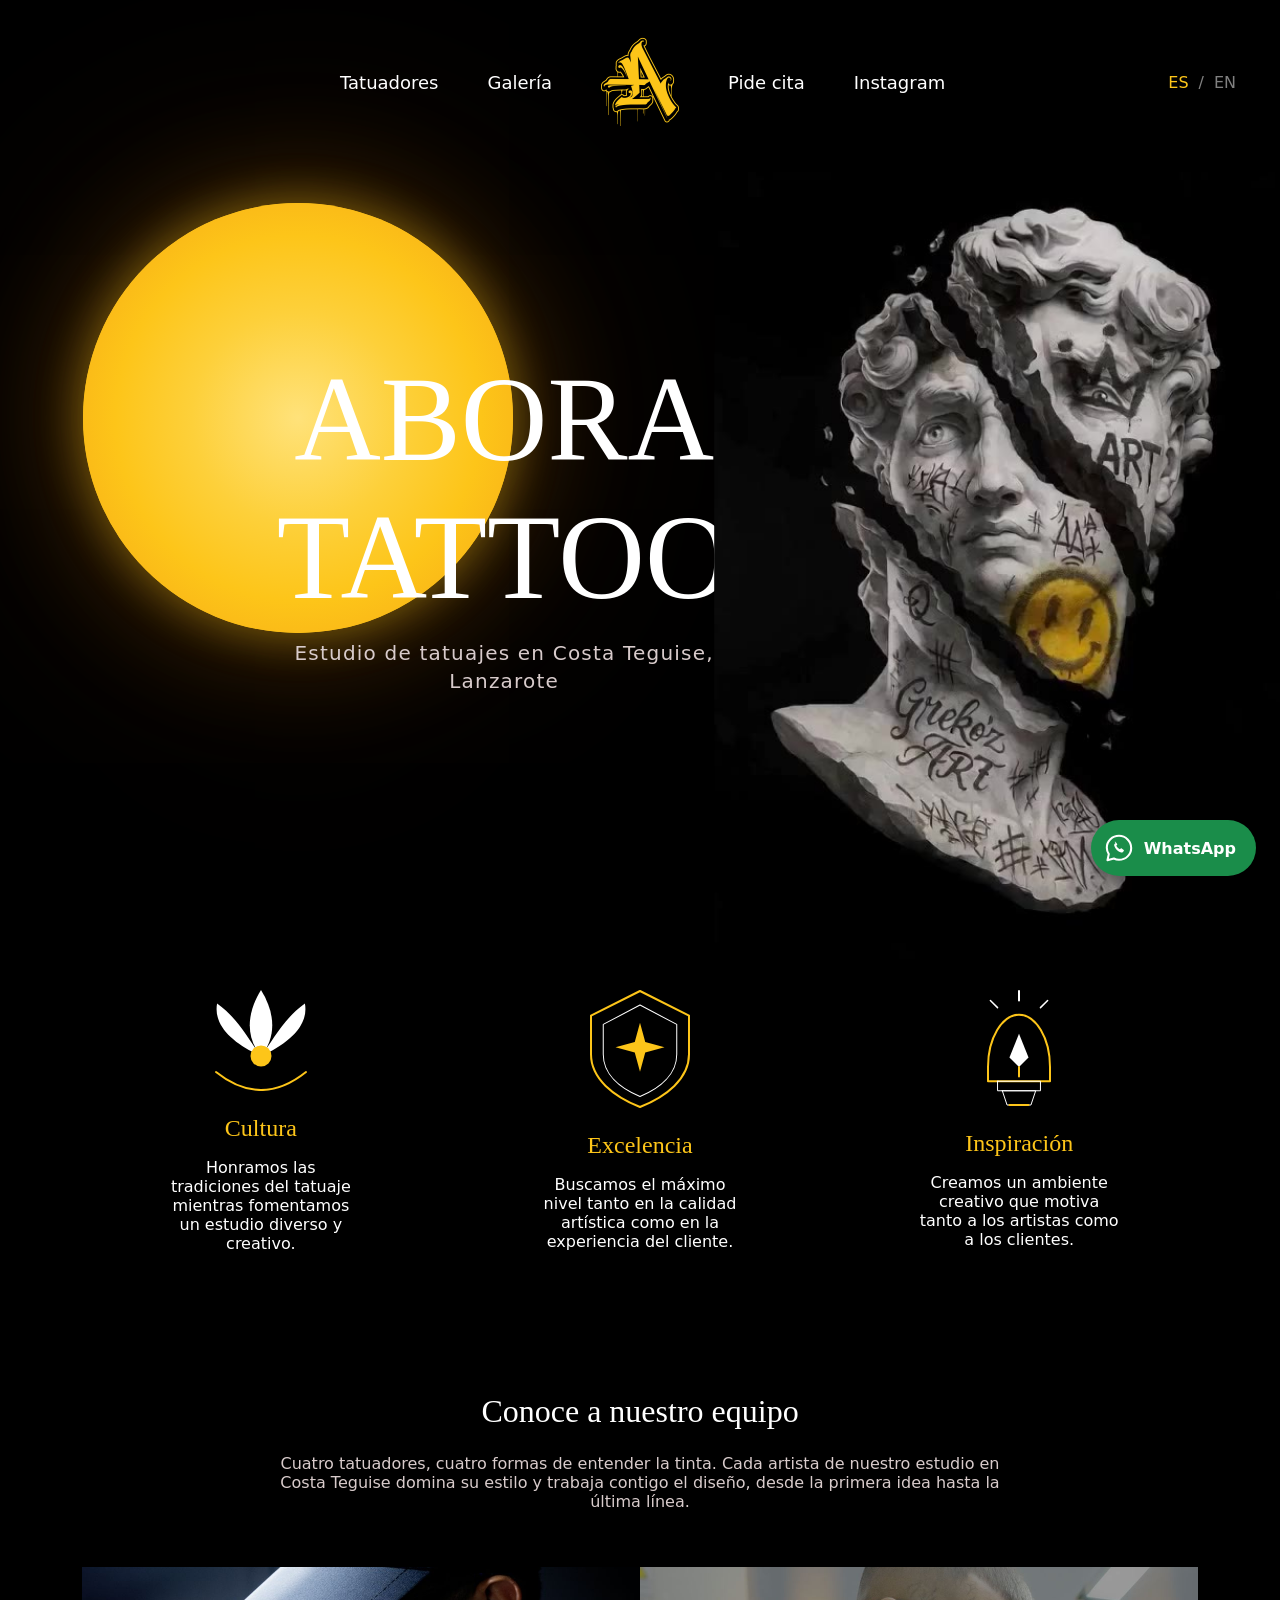
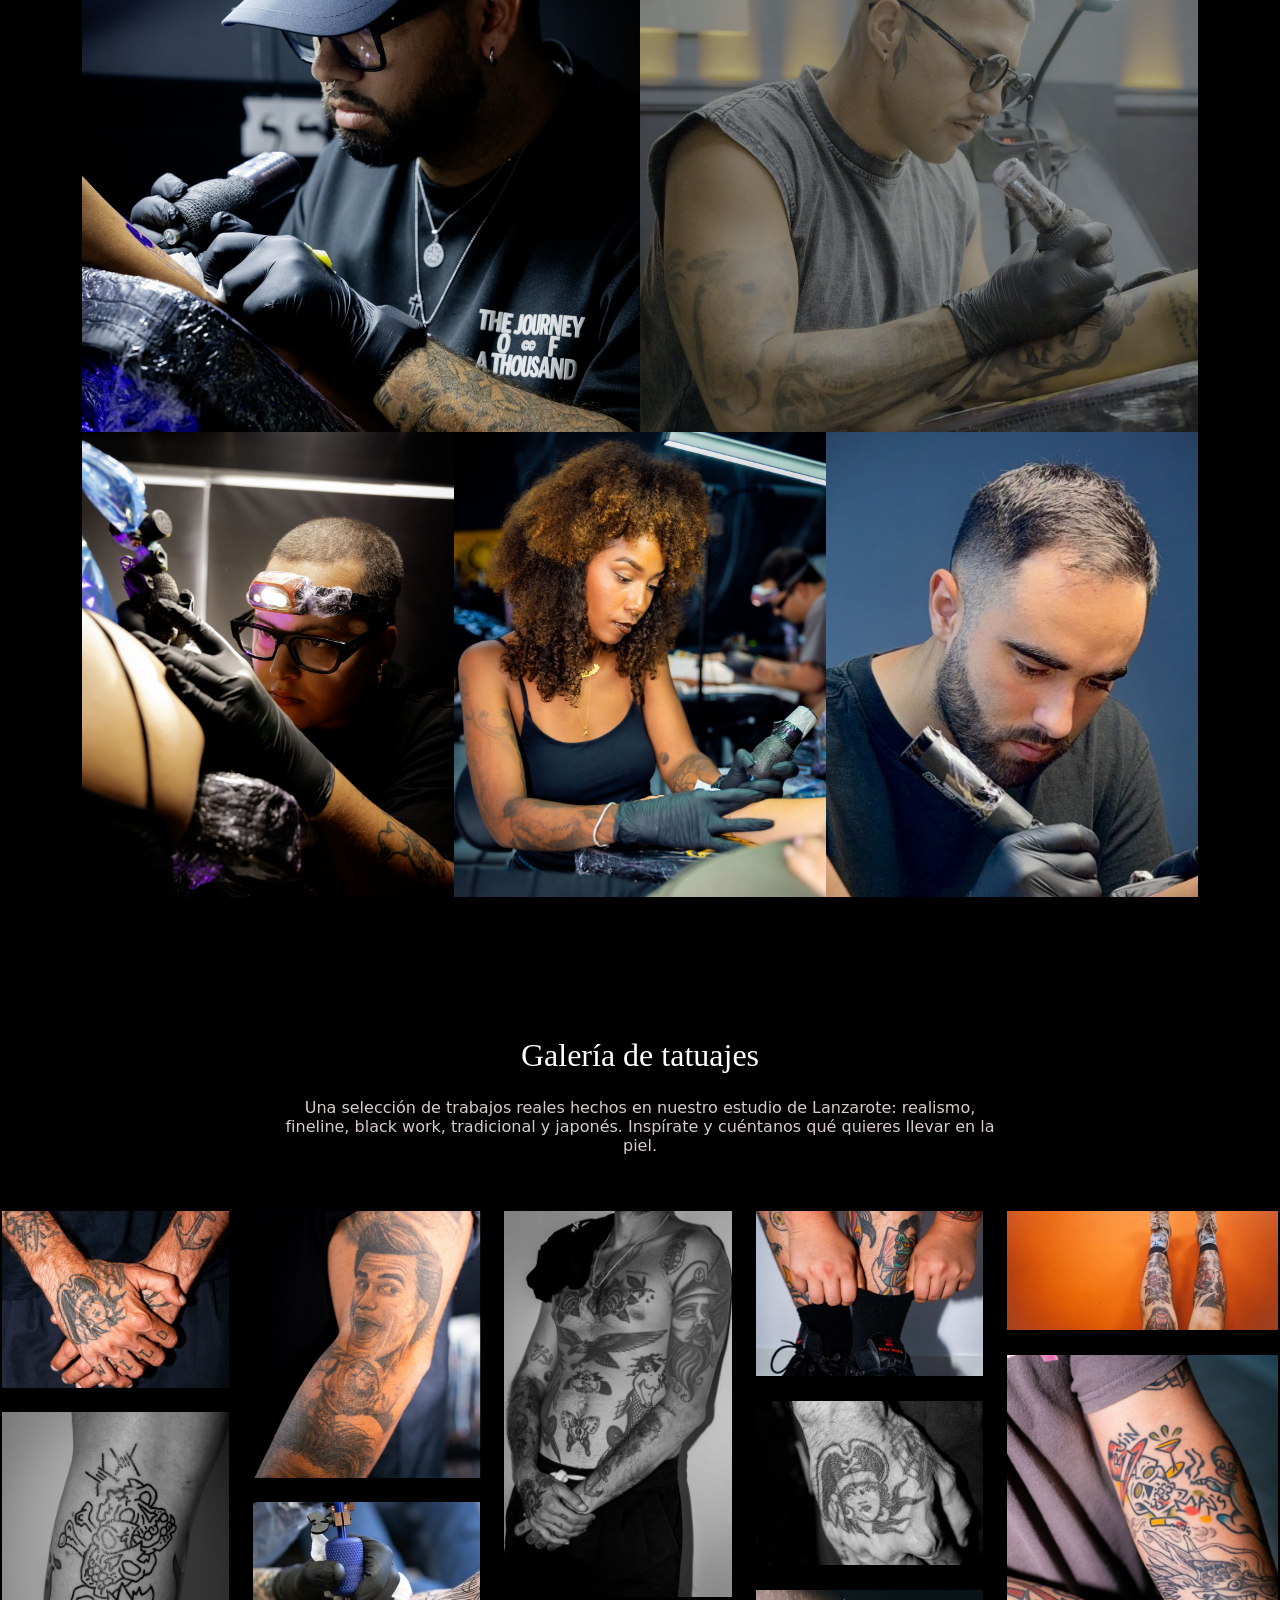
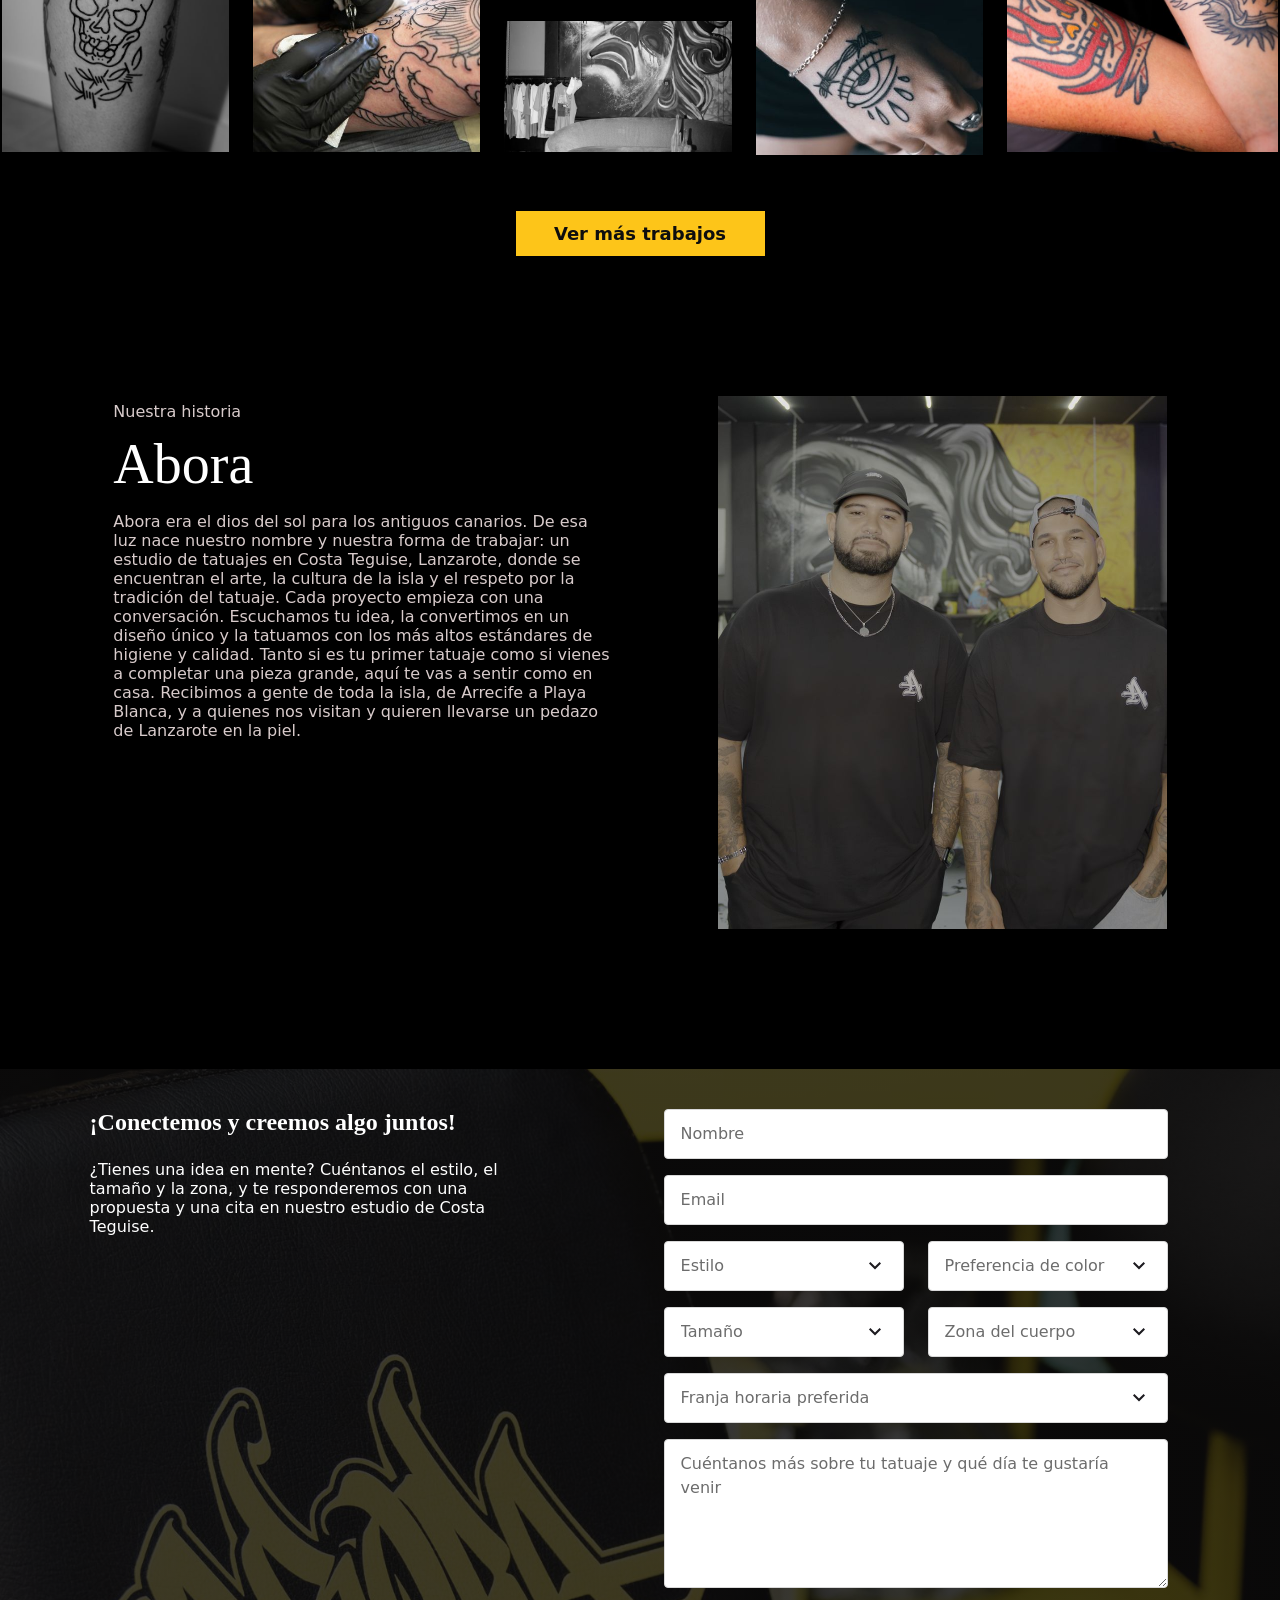
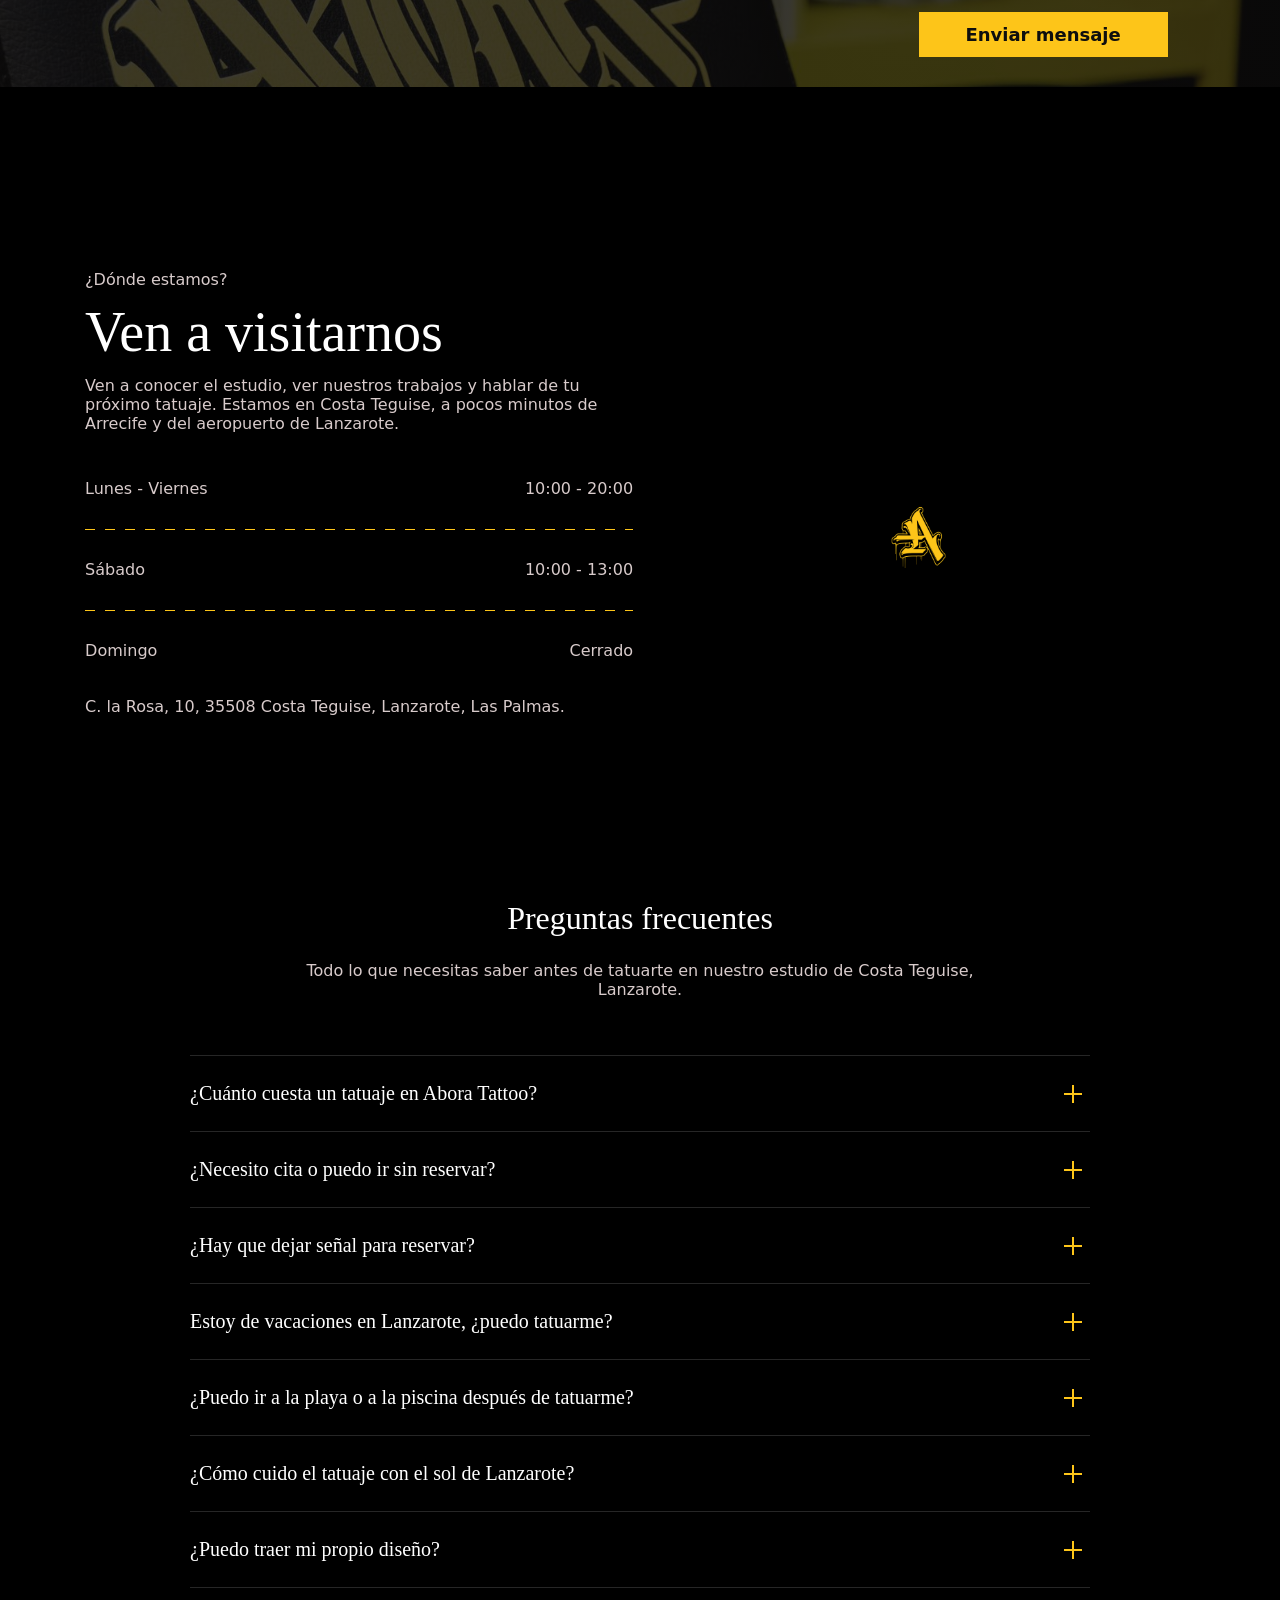
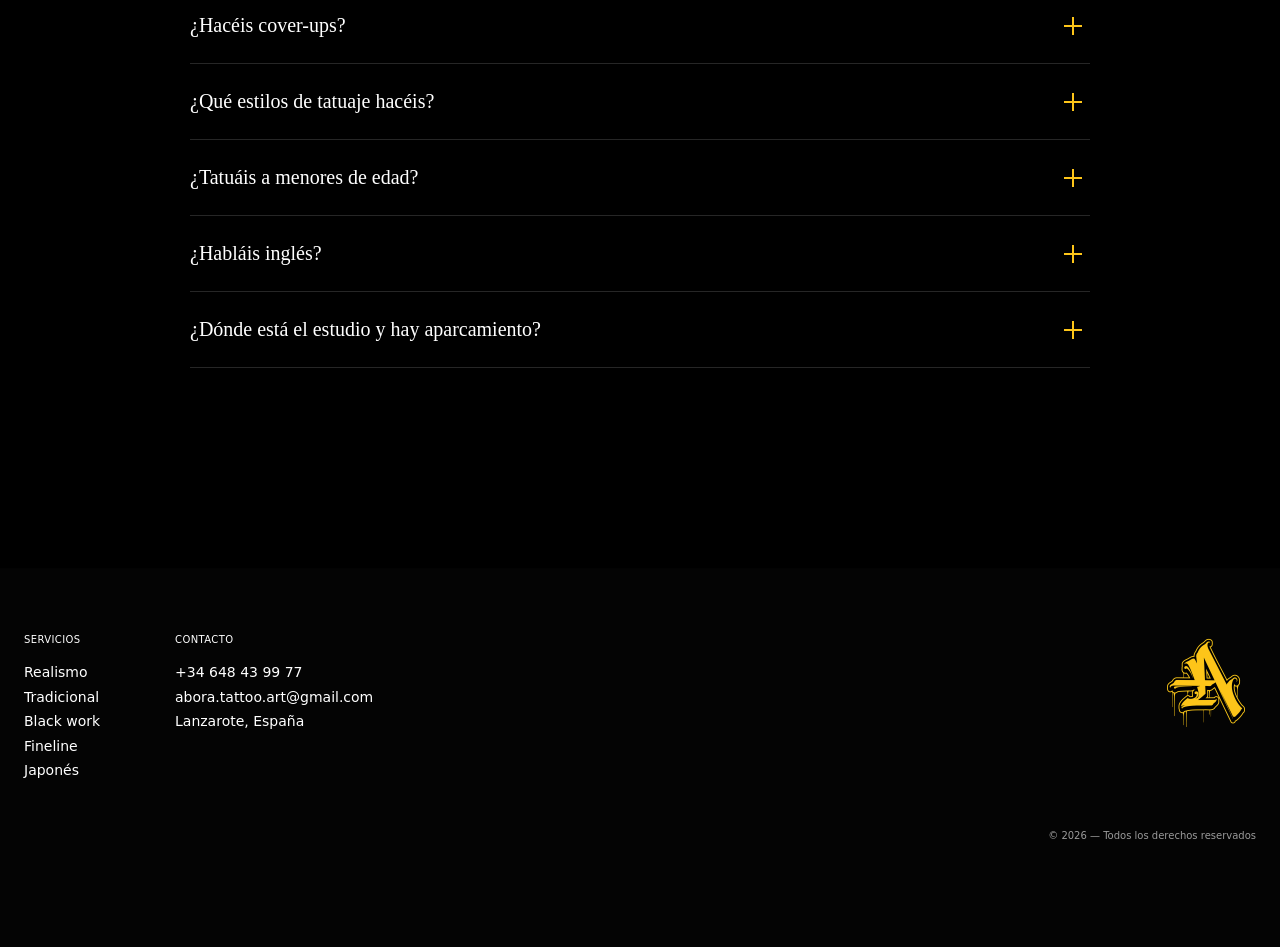
==== index.html @ d7be90d8 "Datos igualados con la ficha de Google (teléfono y horario) y ficha enlazada" ====
<!DOCTYPE html>
<html lang="es">
<head>
  <meta charset="UTF-8">
  <meta name="viewport" content="width=device-width, initial-scale=1.0">
  <!-- Seguridad: el navegador solo carga scripts, estilos, fuentes, imágenes y vídeo de esta web
       (y de Google Fonts), y el formulario solo puede enviar datos a Web3Forms. -->
  <meta http-equiv="Content-Security-Policy" content="default-src 'self'; script-src 'self'; style-src 'self' https://fonts.googleapis.com; font-src https://fonts.gstatic.com; img-src 'self' data:; media-src 'self'; connect-src https://api.web3forms.com; form-action 'self'; base-uri 'self'; object-src 'none'">
  <meta name="referrer" content="strict-origin-when-cross-origin">
  <!-- i18n:alternates (generado por build.js) -->
  <link rel="canonical" href="https://aboratattoo.es/">
  <link rel="alternate" hreflang="es" href="https://aboratattoo.es/">
  <link rel="alternate" hreflang="en" href="https://aboratattoo.es/en/">
  <link rel="alternate" hreflang="x-default" href="https://aboratattoo.es/">
  <!-- /i18n:alternates -->
  <!-- i18n:faq-ld (generado por build.js a partir de js/i18n.js) -->
  <script type="application/ld+json">
  {
    "@context": "https://schema.org",
    "@type": "FAQPage",
    "mainEntity": [
      {
        "@type": "Question",
        "name": "¿Cuánto cuesta un tatuaje en Abora Tattoo?",
        "acceptedAnswer": {
          "@type": "Answer",
          "text": "Cada tatuaje se presupuesta por pieza, según el tamaño, la zona del cuerpo y el nivel de detalle. El precio mínimo es de 70 €. Cuéntanos tu idea y te damos presupuesto sin compromiso. El pago es siempre en efectivo."
        }
      },
      {
        "@type": "Question",
        "name": "¿Necesito cita o puedo ir sin reservar?",
        "acceptedAnswer": {
          "@type": "Answer",
          "text": "Puedes venir sin cita: aceptamos walk-ins para todo tipo de tatuajes, según la disponibilidad de ese día. Si prefieres asegurarte tu hueco, reserva cita; normalmente tenemos disponibilidad en pocos días, aunque depende de cada tatuador."
        }
      },
      {
        "@type": "Question",
        "name": "¿Hay que dejar señal para reservar?",
        "acceptedAnswer": {
          "@type": "Answer",
          "text": "Sí. Para reservar pedimos un depósito de entre 20 y 50 €, que se descuenta del precio total del tatuaje. Si cancelas con al menos 24 horas de antelación, te lo devolvemos."
        }
      },
      {
        "@type": "Question",
        "name": "Estoy de vacaciones en Lanzarote, ¿puedo tatuarme?",
        "acceptedAnswer": {
          "@type": "Answer",
          "text": "Sí. Si vienes de vacaciones, te recomendamos tatuarte hacia el final de tu estancia: mientras el tatuaje cicatriza no conviene bañarse ni tomar el sol, así que podrás disfrutar antes de la playa."
        }
      },
      {
        "@type": "Question",
        "name": "¿Puedo ir a la playa o a la piscina después de tatuarme?",
        "acceptedAnswer": {
          "@type": "Answer",
          "text": "Durante unas dos semanas, mientras cicatriza, evita bañarte en el mar, la piscina o el jacuzzi y no expongas el tatuaje al sol directo. Un tatuaje recién hecho es una herida abierta: el agua puede infectarlo y el sol, apagar los colores."
        }
      },
      {
        "@type": "Question",
        "name": "¿Cómo cuido el tatuaje con el sol de Lanzarote?",
        "acceptedAnswer": {
          "@type": "Answer",
          "text": "Al terminar cubrimos el tatuaje para protegerlo y, si lo prefieres, ofrecemos second skin (film protector) por 10 € más. Las primeras semanas protégelo del sol con ropa y, una vez curado, usa siempre protector solar alto: el sol de Canarias apaga los colores y difumina las líneas con el tiempo."
        }
      },
      {
        "@type": "Question",
        "name": "¿Puedo traer mi propio diseño?",
        "acceptedAnswer": {
          "@type": "Answer",
          "text": "Sí. Puedes traer tu diseño y, si quieres, el tatuador lo adapta. Antes de empezar siempre revisamos y aprobamos el diseño contigo."
        }
      },
      {
        "@type": "Question",
        "name": "¿Hacéis cover-ups?",
        "acceptedAnswer": {
          "@type": "Answer",
          "text": "Sí, hacemos cover-ups para tapar o renovar tatuajes antiguos. Envíanos una foto del tatuaje y tu idea para valorarlo."
        }
      },
      {
        "@type": "Question",
        "name": "¿Qué estilos de tatuaje hacéis?",
        "acceptedAnswer": {
          "@type": "Answer",
          "text": "Realismo, fineline, tradicional americano, japonés, black work, dotwork y anime, entre otros. Cada tatuador tiene su especialidad: echa un vistazo al equipo y a la galería para elegir."
        }
      },
      {
        "@type": "Question",
        "name": "¿Tatuáis a menores de edad?",
        "acceptedAnswer": {
          "@type": "Answer",
          "text": "Sí, con consentimiento paterno. El padre, la madre o el tutor legal tiene que venir al estudio para firmar el consentimiento, tal como exige la normativa de Canarias."
        }
      },
      {
        "@type": "Question",
        "name": "¿Habláis inglés?",
        "acceptedAnswer": {
          "@type": "Answer",
          "text": "Sí, en el estudio atendemos en castellano y en inglés."
        }
      },
      {
        "@type": "Question",
        "name": "¿Dónde está el estudio y hay aparcamiento?",
        "acceptedAnswer": {
          "@type": "Answer",
          "text": "Estamos en C. la Rosa, 10, en Costa Teguise (Lanzarote), en una zona muy accesible desde cualquier punto de Costa Teguise y de la isla. Hay aparcamiento cerca."
        }
      }
    ]
  }
  </script>
  <!-- /i18n:faq-ld -->
  <meta name="description" content="Abora Tattoo, estudio de tatuajes en Costa Teguise, Lanzarote. Realismo, fineline, tradicional, black work y japonés. Pide cita con nuestros tatuadores." data-i18n-content="meta.description">
  <title>Estudio de tatuajes en Lanzarote | Abora Tattoo – Costa Teguise</title>
  <link rel="icon" type="image/png" href="assets/img/logo.png">

  <link rel="preconnect" href="https://fonts.googleapis.com">
  <link rel="preconnect" href="https://fonts.gstatic.com" crossorigin>
  <link href="https://fonts.googleapis.com/css2?family=Inter:wght@400;500&family=Lato:wght@400&family=Roboto+Flex:opsz,wght@8..144,500;8..144,700&family=Roboto+Serif:opsz,wght@8..144,500;8..144,700&family=Roboto:wdth,wght@75..100,300..600&display=swap" rel="stylesheet">

  <link rel="stylesheet" href="css/styles.css">

  <!-- Datos estructurados de negocio local (Google): estudio de tatuajes, dirección, teléfono, horario e Instagram.
       Horario igual que la ficha de Google Maps.
       Cuando la web tenga dominio, añade aquí "url" y "image" con enlaces completos (https://...). -->
  <script type="application/ld+json">
  {
    "@context": "https://schema.org",
    "@type": "TattooParlor",
    "name": "Abora Tattoo",
    "description": "Estudio de tatuajes en Costa Teguise, Lanzarote. Realismo, fineline, tradicional americano, black work, dotwork y japonés.",
    "telephone": "+34 648 43 99 77",
    "address": {
      "@type": "PostalAddress",
      "streetAddress": "C. la Rosa, 10",
      "addressLocality": "Costa Teguise",
      "addressRegion": "Las Palmas",
      "postalCode": "35508",
      "addressCountry": "ES"
    },
    "areaServed": {
      "@type": "Place",
      "name": "Lanzarote, Islas Canarias"
    },
    "openingHoursSpecification": [
      {
        "@type": "OpeningHoursSpecification",
        "dayOfWeek": [
          "Monday",
          "Tuesday",
          "Wednesday",
          "Thursday",
          "Friday"
        ],
        "opens": "10:00",
        "closes": "20:00"
      },
      {
        "@type": "OpeningHoursSpecification",
        "dayOfWeek": "Saturday",
        "opens": "10:00",
        "closes": "13:00"
      }
    ],
    "sameAs": [
      "https://www.instagram.com/abora.tattoo.gallery.sl/",
      "https://maps.app.goo.gl/VyJC3PeeKh3jGMiT8"
    ],
    "hasMap": "https://maps.app.goo.gl/VyJC3PeeKh3jGMiT8",
    "priceRange": "70 €+",
    "currenciesAccepted": "EUR",
    "paymentAccepted": "Cash",
    "knowsLanguage": [
      "es",
      "en"
    ]
  }
  </script>
</head>
<body>

  <!-- ============ HEADER / NAV ============ -->
  <!-- Los textos traducibles llevan data-i18n="clave". Las traducciones están en js/i18n.js -->
  <header class="header">
    <nav class="nav" aria-label="Principal" data-i18n-aria="nav.aria">
      <ul class="nav__group">
        <li><a href="#team" data-i18n="nav.artists">Tatuadores</a></li>
        <li><a href="#gallery" data-i18n="nav.gallery">Galería</a></li>
      </ul>
      <a href="#top" class="nav__logo" aria-label="Abora Tattoo – Inicio" data-i18n-aria="nav.home">
        <img src="assets/img/logo.png" alt="Abora Tattoo" width="100" height="100">
      </a>
      <ul class="nav__group">
        <li><a href="#contact" data-i18n="nav.contact">Pide cita</a></li>
        <li><a href="https://www.instagram.com/abora.tattoo.gallery.sl/" target="_blank" rel="noopener">Instagram</a></li>
      </ul>

      <!-- Selector de idioma: cada idioma tiene su propia página (/ y /en/). La versión /en/ la genera build.js -->
      <div class="lang-switch" role="group" aria-label="Idioma / Language">
        <a class="lang-switch__btn" data-lang="es" href="index.html" hreflang="es" lang="es" aria-current="true" aria-label="Español">ES</a>
        <span class="lang-switch__sep" aria-hidden="true">/</span>
        <a class="lang-switch__btn" data-lang="en" href="en/index.html" hreflang="en" lang="en" aria-label="English">EN</a>
      </div>

      <button class="nav__toggle" aria-label="Abrir menú" aria-expanded="false" aria-controls="mobile-menu">
        <span></span><span></span><span></span>
      </button>
    </nav>
    <div class="mobile-menu" id="mobile-menu" hidden>
      <a href="#team" data-i18n="nav.artists">Tatuadores</a>
      <a href="#gallery" data-i18n="nav.gallery">Galería</a>
      <a href="#contact" data-i18n="nav.contact">Pide cita</a>
      <a href="https://www.instagram.com/abora.tattoo.gallery.sl/" target="_blank" rel="noopener">Instagram</a>
    </div>
  </header>

  <main id="top">

    <!-- ============ HERO ============ -->
    <section class="hero">
      <div class="hero__title-wrap">
        <img class="hero__circle" src="assets/icons/hero-circle.svg" alt="" width="430" height="430">
        <h1 class="hero__title">
          <span class="hero__brand">ABORA TATTOO</span>
          <span class="hero__subtitle" data-i18n="hero.subtitle">Estudio de tatuajes en Costa Teguise, Lanzarote</span>
        </h1>
      </div>
      <!-- Video scrubbing: el fotograma sigue al scroll (ver initHeroScrub en js/main.js) -->
      <video class="hero__statue hero__video-scrub" muted playsinline preload="auto"
             poster="assets/img/hero-poster.jpg" width="489" height="736"
             aria-label="Busto clásico de mármol con grafitis que se agrieta y se recompone" data-i18n-aria="hero.video">
        <source src="assets/video/hero-scrub.mp4" type="video/mp4">
      </video>
    </section>

    <div class="content">

      <!-- ============ VALORES ============ -->
      <section class="values" aria-label="Nuestros valores" data-i18n-aria="values.aria">
        <article class="value">
          <img src="assets/icons/icon-culture.svg" alt="" width="92" height="101">
          <h3 class="value__title" data-i18n="values.culture.title">Cultura</h3>
          <p class="value__text" data-i18n="values.culture.text">Honramos las tradiciones del tatuaje mientras fomentamos un estudio diverso y creativo.</p>
        </article>
        <article class="value">
          <img src="assets/icons/icon-excellence.svg" alt="" width="100" height="117.5">
          <h3 class="value__title" data-i18n="values.excellence.title">Excelencia</h3>
          <p class="value__text" data-i18n="values.excellence.text">Buscamos el máximo nivel tanto en la calidad artística como en la experiencia del cliente.</p>
        </article>
        <article class="value">
          <img src="assets/icons/icon-inspiration.svg" alt="" width="64" height="116.46">
          <h3 class="value__title" data-i18n="values.inspiration.title">Inspiración</h3>
          <p class="value__text" data-i18n="values.inspiration.text">Creamos un ambiente creativo que motiva tanto a los artistas como a los clientes.</p>
        </article>
      </section>

      <!-- ============ EQUIPO ============ -->
      <section class="team" id="team">
        <header class="section-head">
          <h2 class="section-head__title" data-i18n="team.title">Conoce a nuestro equipo</h2>
          <p class="section-head__text" data-i18n="team.text">Cuatro tatuadores, cuatro formas de entender la tinta. Cada artista de nuestro estudio en Costa Teguise domina su estilo y trabaja contigo el diseño, desde la primera idea hasta la última línea.</p>
        </header>
        <!-- Al pasar el ratón (o tocar en móvil) cada foto gira y muestra la ficha del tatuador -->
        <div class="team__grid">
          <article class="team-card" tabindex="0" role="button" aria-pressed="false" aria-label="Kevin – ver ficha" data-i18n-aria="team.kevin.aria">
            <div class="team-card__inner">
              <div class="team-card__face team-card__front">
                <img src="assets/img/team-1.jpg" width="1116" height="1674" alt="Tatuador trabajando en el estudio" data-i18n-alt="team.kevin.alt" loading="lazy">
              </div>
              <div class="team-card__face team-card__back">
                <img class="team-card__avatar" src="assets/img/team-1.jpg" width="1116" height="1674" alt="" loading="lazy">
                <div class="team-card__info">
                  <div class="team-card__head">
                    <h3 class="team-card__name">Kevin</h3>
                    <p class="team-card__style" data-i18n="team.kevin.style">Dotwork y anime</p>
                  </div>
                  <p class="team-card__bio" data-i18n="team.kevin.bio">Punto a punto, Kevin construye sombras y texturas con una paciencia infinita. Especialista en dotwork y en llevar a la piel personajes y escenas del anime.</p>
                </div>
              </div>
            </div>
          </article>
          <article class="team-card" tabindex="0" role="button" aria-pressed="false" aria-label="Abian Trujillo – ver ficha" data-i18n-aria="team.abian.aria">
            <div class="team-card__inner">
              <div class="team-card__face team-card__front">
                <img src="assets/img/team-2.jpg" width="1116" height="1674" alt="Tatuador de Abora Tattoo" data-i18n-alt="team.abian.alt" loading="lazy">
              </div>
              <div class="team-card__face team-card__back">
                <img class="team-card__avatar" src="assets/img/team-2.jpg" width="1116" height="1674" alt="" loading="lazy">
                <div class="team-card__info">
                  <div class="team-card__head">
                    <h3 class="team-card__name">Abian Trujillo</h3>
                    <p class="team-card__style" data-i18n="team.abian.style">Realismo</p>
                  </div>
                  <p class="team-card__bio" data-i18n="team.abian.bio">Retratos, animales y escenas con un detalle que parece fotografía. Abian trabaja el realismo cuidando cada luz, cada sombra y cada matiz.</p>
                </div>
              </div>
            </div>
          </article>
          <article class="team-card team-card--third" tabindex="0" role="button" aria-pressed="false" aria-label="German aka Farru – ver ficha" data-i18n-aria="team.german.aria">
            <div class="team-card__inner">
              <div class="team-card__face team-card__front">
                <img src="assets/img/team-3.jpg" width="1116" height="1674" alt="Tatuador con gafas trabajando" data-i18n-alt="team.german.alt" loading="lazy">
              </div>
              <div class="team-card__face team-card__back">
                <img class="team-card__avatar" src="assets/img/team-3.jpg" width="1116" height="1674" alt="" loading="lazy">
                <div class="team-card__info">
                  <div class="team-card__head">
                    <h3 class="team-card__name">German aka Farru</h3>
                    <p class="team-card__style" data-i18n="team.german.style">Tradicional americano</p>
                  </div>
                  <p class="team-card__bio" data-i18n="team.german.bio">Líneas firmes, colores sólidos y diseños que nunca pasan de moda. Farru trae a Lanzarote el tradicional americano con todo su carácter.</p>
                </div>
              </div>
            </div>
          </article>
          <article class="team-card team-card--third" tabindex="0" role="button" aria-pressed="false" aria-label="Daniela Bryon – ver ficha" data-i18n-aria="team.daniela.aria">
            <div class="team-card__inner">
              <div class="team-card__face team-card__front">
                <img src="assets/img/team-4.jpg" width="1116" height="1395" alt="Tatuadora de Abora Tattoo" data-i18n-alt="team.daniela.alt" loading="lazy">
              </div>
              <div class="team-card__face team-card__back">
                <img class="team-card__avatar" src="assets/img/team-4.jpg" width="1116" height="1395" alt="" loading="lazy">
                <div class="team-card__info">
                  <div class="team-card__head">
                    <h3 class="team-card__name">Daniela Bryon</h3>
                    <p class="team-card__style" data-i18n="team.daniela.style">Tradicional americano y japonés</p>
                  </div>
                  <p class="team-card__bio" data-i18n="team.daniela.bio">Del tradicional americano al japonés: flores, koi, dragones y piezas grandes pensadas para fluir con tu cuerpo.</p>
                </div>
              </div>
            </div>
          </article>
          <article class="team-card team-card--third" tabindex="0" role="button" aria-pressed="false" aria-label="Alex – ver ficha" data-i18n-aria="team.new.aria">
            <div class="team-card__inner">
              <div class="team-card__face team-card__front">
                <img src="assets/img/team-5.jpg" width="900" height="1603" alt="Alex, tatuador de realismo" data-i18n-alt="team.new.alt" class="team-card__img--alex" loading="lazy">
              </div>
              <div class="team-card__face team-card__back">
                <img class="team-card__avatar team-card__avatar--alex" src="assets/img/team-5.jpg" width="900" height="1603" alt="" loading="lazy">
                <div class="team-card__info">
                  <div class="team-card__head">
                    <h3 class="team-card__name" data-i18n="team.new.name">Alex</h3>
                    <p class="team-card__style" data-i18n="team.new.style">Realismo</p>
                  </div>
                  <p class="team-card__bio" data-i18n="team.new.bio">Realismo en negro y gris de contraste suave y gran profundidad. Le apasionan las estatuas clásicas, la mitología y el micro-realismo: piezas llenas de detalle, pensadas para encajar en tu anatomía.</p>
                </div>
              </div>
            </div>
          </article>
        </div>
      </section>

      <!-- ============ GALERÍA ============ -->
      <section class="gallery" id="gallery">
        <header class="section-head">
          <h2 class="section-head__title" data-i18n="gallery.title">Galería de tatuajes</h2>
          <p class="section-head__text" data-i18n="gallery.text">Una selección de trabajos reales hechos en nuestro estudio de Lanzarote: realismo, fineline, black work, tradicional y japonés. Inspírate y cuéntanos qué quieres llevar en la piel.</p>
        </header>
        <div class="gallery__grid">
          <div class="gallery__col">
            <img class="gallery__img--01" src="assets/img/gallery-01.jpg" width="640" height="800" alt="Manos y antebrazos con tatuajes tradicionales, entre ellos un ancla" data-i18n-alt="gallery.alt01" loading="lazy">
            <img class="gallery__img--02" src="assets/img/gallery-02.jpg" width="640" height="800" alt="Tatuaje de calaveras en línea negra en la pierna" data-i18n-alt="gallery.alt02" loading="lazy">
          </div>
          <div class="gallery__col">
            <img src="assets/img/gallery-03.jpg" width="640" height="960" alt="Tatuajes realistas de retratos en el brazo" data-i18n-alt="gallery.alt03" class="gallery__img--03 is-mirrored" loading="lazy">
            <img class="gallery__img--04" src="assets/img/gallery-04.jpg" width="640" height="427" alt="Tatuador trabajando en un brazo completo en el estudio" data-i18n-alt="gallery.alt04" loading="lazy">
          </div>
          <div class="gallery__col">
            <img class="gallery__img--05" src="assets/img/gallery-05.jpg" width="640" height="800" alt="Torso y brazos cubiertos de tatuajes tradicionales en negro" data-i18n-alt="gallery.alt05" loading="lazy">
            <img class="gallery__img--06" src="assets/img/gallery-06.jpg" width="640" height="800" alt="Interior del estudio Abora Tattoo con un gran mural de grafiti" data-i18n-alt="gallery.alt06" loading="lazy">
          </div>
          <div class="gallery__col gallery__col--gap25">
            <img class="gallery__img--07" src="assets/img/gallery-07.jpg" width="640" height="800" alt="Piernas con tatuajes tradicionales en color" data-i18n-alt="gallery.alt07" loading="lazy">
            <img class="gallery__img--08" src="assets/img/gallery-08.jpg" width="640" height="960" alt="Tatuaje en negro de un rostro de mujer en la mano" data-i18n-alt="gallery.alt08" loading="lazy">
            <img class="gallery__img--09" src="assets/img/gallery-09.jpg" width="387" height="516" alt="Tatuaje de un ojo con alambre de espino en la mano" data-i18n-alt="gallery.alt09" loading="lazy">
          </div>
          <div class="gallery__col gallery__col--wide gallery__col--gap25">
            <img class="gallery__img--10" src="assets/img/gallery-10.jpg" width="640" height="427" alt="Piernas tatuadas sobre fondo naranja" data-i18n-alt="gallery.alt10" loading="lazy">
            <img class="gallery__img--11" src="assets/img/gallery-11.jpg" width="640" height="960" alt="Brazos con tatuajes tradicionales en color y un dragón" data-i18n-alt="gallery.alt11" loading="lazy">
          </div>
        </div>
        <a href="galeria.html" class="btn" data-i18n="gallery.button">Ver más trabajos</a>
      </section>

      <!-- ============ HISTORIA ============ -->
      <section class="story">
        <div class="story__text">
          <p class="eyebrow" data-i18n="story.eyebrow">Nuestra historia</p>
          <h2 class="display">Abora</h2>
          <p class="story__body" data-i18n="story.body">Abora era el dios del sol para los antiguos canarios. De esa luz nace nuestro nombre y nuestra forma de trabajar: un estudio de tatuajes en Costa Teguise, Lanzarote, donde se encuentran el arte, la cultura de la isla y el respeto por la tradición del tatuaje. Cada proyecto empieza con una conversación. Escuchamos tu idea, la convertimos en un diseño único y la tatuamos con los más altos estándares de higiene y calidad. Tanto si es tu primer tatuaje como si vienes a completar una pieza grande, aquí te vas a sentir como en casa. Recibimos a gente de toda la isla, de Arrecife a Playa Blanca, y a quienes nos visitan y quieren llevarse un pedazo de Lanzarote en la piel.</p>
        </div>
        <img class="story__img" src="assets/img/story.jpg" width="1600" height="1066" alt="Los tatuadores de Abora Tattoo" data-i18n-alt="story.alt" loading="lazy">
      </section>

      <!-- ============ CONTACTO / CITA ============ -->
      <section class="contact" id="contact">
        <div class="contact__inner">
          <div class="contact__intro">
            <h2 class="contact__title" data-i18n="contact.title">¡Conectemos y creemos algo juntos!</h2>
            <p data-i18n="contact.text">¿Tienes una idea en mente? Cuéntanos el estilo, el tamaño y la zona, y te responderemos con una propuesta y una cita en nuestro estudio de Costa Teguise.</p>
          </div>

          <form class="form" id="booking-form" novalidate>
            <div class="form__fields">
              <div class="form__field">
                <label class="visually-hidden" for="f-name" data-i18n="form.name">Nombre</label>
                <input class="field" type="text" name="name" id="f-name" aria-describedby="err-name" autocomplete="name" placeholder="Nombre" data-i18n-placeholder="form.name" required>
                <p class="field-error" id="err-name" hidden></p>
              </div>
              <div class="form__field">
                <label class="visually-hidden" for="f-email" data-i18n="form.email">Email</label>
                <input class="field" type="email" name="email" id="f-email" aria-describedby="err-email" autocomplete="email" placeholder="Email" data-i18n-placeholder="form.email" required>
                <p class="field-error" id="err-email" hidden></p>
              </div>
              <div class="form__row">
                <div class="form__field">
                  <label class="visually-hidden" for="f-style" data-i18n="form.style">Estilo</label>
                  <select class="field field--select" name="style" id="f-style" aria-describedby="err-style" required>
                    <option value="" selected disabled data-i18n="form.style">Estilo</option>
                    <option data-i18n="style.realism">Realismo</option>
                    <option data-i18n="style.traditional">Tradicional</option>
                    <option data-i18n="style.blackwork">Black work</option>
                    <option data-i18n="style.fineline">Fineline</option>
                    <option data-i18n="style.japanese">Japonés</option>
                  </select>
                  <p class="field-error" id="err-style" hidden></p>
                </div>
                <div class="form__field">
                  <label class="visually-hidden" for="f-color" data-i18n="form.color">Preferencia de color</label>
                  <select class="field field--select" name="color" id="f-color" aria-describedby="err-color" required>
                    <option value="" selected disabled data-i18n="form.color">Preferencia de color</option>
                    <option data-i18n="color.blackgrey">Negro y gris</option>
                    <option data-i18n="color.color">Color</option>
                    <option data-i18n="color.unsure">Aún no lo sé</option>
                  </select>
                  <p class="field-error" id="err-color" hidden></p>
                </div>
              </div>
              <div class="form__row">
                <div class="form__field">
                  <label class="visually-hidden" for="f-size" data-i18n="form.size">Tamaño</label>
                  <select class="field field--select" name="size" id="f-size" aria-describedby="err-size" required>
                    <option value="" selected disabled data-i18n="form.size">Tamaño</option>
                    <option data-i18n="size.small">Pequeño (&lt; 5 cm)</option>
                    <option data-i18n="size.medium">Mediano (5–15 cm)</option>
                    <option data-i18n="size.large">Grande (&gt; 15 cm)</option>
                  </select>
                  <p class="field-error" id="err-size" hidden></p>
                </div>
                <div class="form__field">
                  <label class="visually-hidden" for="f-area" data-i18n="form.area">Zona del cuerpo</label>
                  <select class="field field--select" name="area" id="f-area" aria-describedby="err-area" required>
                    <option value="" selected disabled data-i18n="form.area">Zona del cuerpo</option>
                    <option data-i18n="area.arm">Brazo</option>
                    <option data-i18n="area.forearm">Antebrazo</option>
                    <option data-i18n="area.hand">Mano</option>
                    <option data-i18n="area.leg">Pierna</option>
                    <option data-i18n="area.back">Espalda</option>
                    <option data-i18n="area.chest">Pecho</option>
                    <option data-i18n="area.neck">Cuello</option>
                    <option data-i18n="area.other">Otra</option>
                  </select>
                  <p class="field-error" id="err-area" hidden></p>
                </div>
              </div>
              <div class="form__field">
                <label class="visually-hidden" for="f-slot" data-i18n="form.slot">Franja horaria preferida</label>
                <select class="field field--select" name="slot" id="f-slot" aria-describedby="err-slot" required>
                  <option value="" selected disabled data-i18n="form.slot">Franja horaria preferida</option>
                  <option data-i18n="slot.morning">Mañana (10:00 – 13:00)</option>
                  <option data-i18n="slot.afternoon">Tarde (13:00 – 17:00)</option>
                  <option data-i18n="slot.evening">Última hora (17:00 – 20:00)</option>
                  <option data-i18n="slot.saturday">Sábado (10:00 – 13:00)</option>
                </select>
                <p class="field-error" id="err-slot" hidden></p>
              </div>
              <label class="visually-hidden" for="f-message" data-i18n="form.message">Cuéntanos más sobre tu tatuaje y qué día te gustaría venir</label>
              <textarea class="field field--area" name="message" id="f-message" placeholder="Cuéntanos más sobre tu tatuaje y qué día te gustaría venir" data-i18n-placeholder="form.message"></textarea>
            </div>
            <!-- Anti-spam: campo trampa invisible. Las personas no lo ven; los bots lo rellenan y su envío se descarta. -->
            <div class="form__hp" aria-hidden="true">
              <label for="f-botcheck">No rellenes este campo</label>
              <input type="checkbox" name="botcheck" id="f-botcheck" tabindex="-1" autocomplete="off">
            </div>
            <p class="form__status" role="status" aria-live="polite"></p>
            <button type="submit" class="btn" data-i18n="form.submit">Enviar mensaje</button>
          </form>
        </div>
      </section>

      <!-- ============ UBICACIÓN Y HORARIO ============ -->
      <section class="visit">
        <div class="visit__info">
          <div class="visit__head">
            <p class="eyebrow" data-i18n="visit.eyebrow">¿Dónde estamos?</p>
            <h2 class="display" data-i18n="visit.title">Ven a visitarnos</h2>
            <p class="visit__text" data-i18n="visit.text">Ven a conocer el estudio, ver nuestros trabajos y hablar de tu próximo tatuaje. Estamos en Costa Teguise, a pocos minutos de Arrecife y del aeropuerto de Lanzarote.</p>
          </div>
          <div class="schedule">
            <div class="schedule__row"><span data-i18n="visit.weekdays">Lunes - Viernes</span><span data-i18n="visit.weekdaysHours">10:00 - 20:00</span></div>
            <img class="schedule__divider" src="assets/icons/divider.svg" alt="" width="548" height="1">
            <div class="schedule__row"><span data-i18n="visit.saturday">Sábado</span><span data-i18n="visit.byAppointment">10:00 - 13:00</span></div>
            <img class="schedule__divider" src="assets/icons/divider.svg" alt="" width="548" height="1">
            <div class="schedule__row"><span data-i18n="visit.sunday">Domingo</span><span data-i18n="visit.closed">Cerrado</span></div>
          </div>
          <address class="visit__address">C. la Rosa, 10, 35508 Costa Teguise, Lanzarote, Las Palmas.</address>
        </div>
        <a class="map" href="https://www.google.com/maps/search/?api=1&query=C.+la+Rosa+10+35508+Costa+Teguise+Lanzarote" target="_blank" rel="noopener" aria-label="Ver Abora Tattoo en Google Maps" data-i18n-aria="visit.mapAria">
          <img class="map__img" src="assets/img/map.webp" width="958" height="1372" alt="Mapa de Costa Teguise con la ubicación del estudio" data-i18n-alt="visit.mapAlt" loading="lazy">
          <img class="map__pin" src="assets/img/logo.png" alt="" width="69" height="69">
        </a>
      </section>

      <!-- ============ PREGUNTAS FRECUENTES ============ -->
      <!-- Textos en js/i18n.js (faq.qN / faq.aN). build.js genera con ellos los datos estructurados FAQ para Google -->
      <section class="faq" id="faq">
        <header class="section-head">
          <h2 class="section-head__title" data-i18n="faq.title">Preguntas frecuentes</h2>
          <p class="section-head__text" data-i18n="faq.text">Todo lo que necesitas saber antes de tatuarte en nuestro estudio de Costa Teguise, Lanzarote.</p>
        </header>
        <div class="faq__list">
          <details class="faq__item">
            <summary class="faq__question" data-i18n="faq.q1">¿Cuánto cuesta un tatuaje en Abora Tattoo?</summary>
            <p class="faq__answer" data-i18n="faq.a1">Cada tatuaje se presupuesta por pieza, según el tamaño, la zona del cuerpo y el nivel de detalle. El precio mínimo es de 70 €. Cuéntanos tu idea y te damos presupuesto sin compromiso. El pago es siempre en efectivo.</p>
          </details>
          <details class="faq__item">
            <summary class="faq__question" data-i18n="faq.q2">¿Necesito cita o puedo ir sin reservar?</summary>
            <p class="faq__answer" data-i18n="faq.a2">Puedes venir sin cita: aceptamos walk-ins para todo tipo de tatuajes, según la disponibilidad de ese día. Si prefieres asegurarte tu hueco, reserva cita; normalmente tenemos disponibilidad en pocos días, aunque depende de cada tatuador.</p>
          </details>
          <details class="faq__item">
            <summary class="faq__question" data-i18n="faq.q3">¿Hay que dejar señal para reservar?</summary>
            <p class="faq__answer" data-i18n="faq.a3">Sí. Para reservar pedimos un depósito de entre 20 y 50 €, que se descuenta del precio total del tatuaje. Si cancelas con al menos 24 horas de antelación, te lo devolvemos.</p>
          </details>
          <details class="faq__item">
            <summary class="faq__question" data-i18n="faq.q4">Estoy de vacaciones en Lanzarote, ¿puedo tatuarme?</summary>
            <p class="faq__answer" data-i18n="faq.a4">Sí. Si vienes de vacaciones, te recomendamos tatuarte hacia el final de tu estancia: mientras el tatuaje cicatriza no conviene bañarse ni tomar el sol, así que podrás disfrutar antes de la playa.</p>
          </details>
          <details class="faq__item">
            <summary class="faq__question" data-i18n="faq.q5">¿Puedo ir a la playa o a la piscina después de tatuarme?</summary>
            <p class="faq__answer" data-i18n="faq.a5">Durante unas dos semanas, mientras cicatriza, evita bañarte en el mar, la piscina o el jacuzzi y no expongas el tatuaje al sol directo. Un tatuaje recién hecho es una herida abierta: el agua puede infectarlo y el sol, apagar los colores.</p>
          </details>
          <details class="faq__item">
            <summary class="faq__question" data-i18n="faq.q6">¿Cómo cuido el tatuaje con el sol de Lanzarote?</summary>
            <p class="faq__answer" data-i18n="faq.a6">Al terminar cubrimos el tatuaje para protegerlo y, si lo prefieres, ofrecemos second skin (film protector) por 10 € más. Las primeras semanas protégelo del sol con ropa y, una vez curado, usa siempre protector solar alto: el sol de Canarias apaga los colores y difumina las líneas con el tiempo.</p>
          </details>
          <details class="faq__item">
            <summary class="faq__question" data-i18n="faq.q7">¿Puedo traer mi propio diseño?</summary>
            <p class="faq__answer" data-i18n="faq.a7">Sí. Puedes traer tu diseño y, si quieres, el tatuador lo adapta. Antes de empezar siempre revisamos y aprobamos el diseño contigo.</p>
          </details>
          <details class="faq__item">
            <summary class="faq__question" data-i18n="faq.q8">¿Hacéis cover-ups?</summary>
            <p class="faq__answer" data-i18n="faq.a8">Sí, hacemos cover-ups para tapar o renovar tatuajes antiguos. Envíanos una foto del tatuaje y tu idea para valorarlo.</p>
          </details>
          <details class="faq__item">
            <summary class="faq__question" data-i18n="faq.q9">¿Qué estilos de tatuaje hacéis?</summary>
            <p class="faq__answer" data-i18n="faq.a9">Realismo, fineline, tradicional americano, japonés, black work, dotwork y anime, entre otros. Cada tatuador tiene su especialidad: echa un vistazo al equipo y a la galería para elegir.</p>
          </details>
          <details class="faq__item">
            <summary class="faq__question" data-i18n="faq.q10">¿Tatuáis a menores de edad?</summary>
            <p class="faq__answer" data-i18n="faq.a10">Sí, con consentimiento paterno. El padre, la madre o el tutor legal tiene que venir al estudio para firmar el consentimiento, tal como exige la normativa de Canarias.</p>
          </details>
          <details class="faq__item">
            <summary class="faq__question" data-i18n="faq.q11">¿Habláis inglés?</summary>
            <p class="faq__answer" data-i18n="faq.a11">Sí, en el estudio atendemos en castellano y en inglés.</p>
          </details>
          <details class="faq__item">
            <summary class="faq__question" data-i18n="faq.q12">¿Dónde está el estudio y hay aparcamiento?</summary>
            <p class="faq__answer" data-i18n="faq.a12">Estamos en C. la Rosa, 10, en Costa Teguise (Lanzarote), en una zona muy accesible desde cualquier punto de Costa Teguise y de la isla. Hay aparcamiento cerca.</p>
          </details>
        </div>
      </section>

    </div>
  </main>

  <!-- ============ FOOTER ============ -->
  <footer class="footer">
    <div class="footer__inner">
      <div class="footer__top">
        <div class="footer__cols">
          <div class="footer__col">
            <h4 data-i18n="footer.services">Servicios</h4>
            <ul>
              <li data-i18n="style.realism">Realismo</li>
              <li data-i18n="style.traditional">Tradicional</li>
              <li data-i18n="style.blackwork">Black work</li>
              <li data-i18n="style.fineline">Fineline</li>
              <li data-i18n="style.japanese">Japonés</li>
            </ul>
          </div>
          <div class="footer__col footer__col--wide">
            <h4 data-i18n="footer.contact">Contacto</h4>
            <ul>
              <li><a href="tel:+34648439977">+34 648 43 99 77</a></li>
              <li><a class="js-email" data-user="abora.tattoo.art" data-domain="gmail.com" href="#contact">abora.tattoo.art [arroba] gmail.com</a></li>
              <li data-i18n="footer.location">Lanzarote, España</li>
            </ul>
          </div>
        </div>
        <img class="footer__logo" src="assets/img/logo.png" alt="Abora Tattoo" width="100" height="100" loading="lazy">
      </div>
      <p class="footer__copy">© <span id="year">2025</span> — <span data-i18n="footer.rights">Todos los derechos reservados</span></p>
    </div>
  </footer>

  <!-- Botón flotante de WhatsApp (el mensaje inicial se traduce en js/main.js) -->
  <a class="whatsapp" href="https://wa.me/34648439977" target="_blank" rel="noopener" aria-label="Escríbenos por WhatsApp" data-i18n-aria="whatsapp.aria">
    <svg class="whatsapp__icon" viewBox="0 0 32 32" width="30" height="30" aria-hidden="true" focusable="false">
      <path d="M16 3C8.8 3 3 8.6 3 15.6c0 2.5.8 4.9 2.1 6.9L3.7 29l6.8-1.8c1.7.9 3.6 1.4 5.5 1.4 7.2 0 13-5.6 13-12.6S23.2 3 16 3Z" fill="none" stroke="#fff" stroke-width="2.2" stroke-linejoin="round"/>
      <path d="M11.4 9.6c.3-.3.7-.3 1-.1l1.6 2.1c.2.3.2.7 0 1l-.9 1.1c.8 1.6 2.1 2.9 3.7 3.7l1.1-.9c.3-.2.7-.2 1 0l2.1 1.6c.3.2.4.7.1 1l-.9 1.1c-.5.6-1.3.8-2 .6-3.5-1.1-6.2-3.8-7.3-7.3-.2-.7 0-1.5.6-2l.9-.9Z" fill="#fff"/>
    </svg>
    <span class="whatsapp__label" data-i18n="whatsapp.label">WhatsApp</span>
  </a>

  <script src="js/i18n.js"></script>
  <script src="js/main.js"></script>
</body>
</html>
---- css/styles.css ----
/* =========================================================
   Abora Tattoo — estilos
   Replicado del diseño de Figma "Home 4" (frame de 1440px)
   ========================================================= */

:root {
  /* Colores */
  --color-bg: #000000;
  --color-overlay: rgba(1, 1, 1, 0.7);
  --color-accent: #fdc519;
  --color-text: #ffffff;
  --color-muted: #d8cbcb;
  --color-dark: #0e0e0e;
  --color-footer: #040404;
  --color-input-border: #d9d9d9;
  --color-placeholder: #6c6c6c;

  /* Tipografías */
  --font-serif: 'Roboto Serif', Georgia, serif;
  --font-sans: 'Roboto', system-ui, sans-serif;
  --font-flex: 'Roboto Flex', 'Roboto', system-ui, sans-serif;
  --font-input: 'Lato', system-ui, sans-serif;
  --font-footer: 'Inter', system-ui, sans-serif;

  /* Layout */
  --frame: 1440px;
  --container: 1116px;
  --section-gap: 140px;
}

*, *::before, *::after { margin: 0; padding: 0; box-sizing: border-box; }

html { scroll-behavior: smooth; }

body {
  background-color: var(--color-bg);   /* fondo negro sólido */
  color: var(--color-text);
  font-family: var(--font-sans);
  font-weight: 300;
  line-height: normal;
  -webkit-font-smoothing: antialiased;
  overflow-x: hidden;
}

img { display: block; max-width: 100%; height: auto; }  /* width/height del HTML solo reservan el espacio (evita saltos al cargar) */
a { color: inherit; text-decoration: none; }
ul { list-style: none; }

/* ---------- Utilidades de texto ---------- */
.eyebrow {
  font-family: var(--font-sans);
  font-weight: 300;
  font-size: 16px;
  line-height: 32px;
  color: var(--color-muted);
}

.display {
  font-family: var(--font-serif);
  font-weight: 500;
  font-size: 56px;
  line-height: normal;
  color: var(--color-text);
}

/* ---------- Botón ---------- */
.btn {
  display: inline-flex;
  align-items: center;
  justify-content: center;
  width: 249px;
  padding: 12px 8px;
  background: var(--color-accent);
  color: var(--color-dark);
  font-family: var(--font-flex);
  font-weight: 700;
  font-size: 18px;
  text-transform: capitalize;
  border: none;
  cursor: pointer;
  transition: background-color .2s ease, transform .2s ease;
}
.btn:hover { background: #ffd54a; transform: translateY(-2px); }
.btn:focus-visible { outline: 2px solid #fff; outline-offset: 3px; }
.btn:disabled { opacity: .6; cursor: wait; transform: none; }

/* =========================================================
   HEADER / NAV
   ========================================================= */
.header {
  position: absolute;
  inset: 0 0 auto 0;
  z-index: 10;
  padding-top: 32px;       /* 64 en Figma, subido 32px */
}

/* Menú en 3 columnas: [enlaces izquierda] [logo] [enlaces derecha].
   Las dos columnas laterales miden lo mismo, así el logo queda siempre
   centrado aunque los textos cambien de largo con el idioma. */
.nav {
  position: relative;
  display: grid;
  grid-template-columns: 1fr auto 1fr;
  align-items: center;
  column-gap: 38px;
}
.nav > .nav__group:first-of-type { justify-self: end; }
.nav > .nav__group:last-of-type { justify-self: start; }

.nav__group {
  display: flex;
  align-items: center;
  gap: 49px;
}

.nav__group a {
  font-family: var(--font-flex);
  font-weight: 500;
  font-size: 18px;
  text-transform: capitalize;
  white-space: nowrap;
  transition: color .2s ease;
}
.nav__group a:hover { color: var(--color-accent); }

.nav__logo img { width: 100px; height: 100px; object-fit: cover; }

/* ---------- Selector de idioma ES / EN ---------- */
.lang-switch {
  position: absolute;
  right: 40px;
  top: 50%;
  transform: translateY(-50%);
  display: flex;
  align-items: center;
  gap: 6px;
  font-family: var(--font-flex);
  font-weight: 500;
  font-size: 16px;
  color: rgba(255, 255, 255, .5);
}
.lang-switch__btn {
  background: none;
  border: none;
  padding: 6px 4px;
  font: inherit;
  color: inherit;
  cursor: pointer;
  transition: color .2s ease;
}
.lang-switch__btn:hover { color: #fff; }
.lang-switch__btn[aria-current="true"] { color: var(--color-accent); }
.lang-switch__btn:focus-visible { outline: 2px solid var(--color-accent); outline-offset: 2px; }

/* En español los textos van en mayúscula inicial normal (no "Cada Palabra") */
html[lang="es"] .nav__group a,
html[lang="es"] .mobile-menu a,
html[lang="es"] .btn { text-transform: none; }

.nav__toggle { display: none; }
.mobile-menu { display: none; }

/* =========================================================
   HERO
   ========================================================= */
.hero {
  position: relative;
  max-width: var(--frame);
  height: 990px;           /* bloque del hero subido 80px respecto a Figma (1070) */
  margin: 0 auto;
}

.hero__title-wrap {
  position: absolute;
  left: 6.4583%;           /* 93 / 1440 */
  top: 203px;              /* 283 en Figma, subido 80px */
  width: 430px;
  height: 430px;
}

.hero__circle {
  width: 430px;
  height: 430px;
}

/* Sol radiante (Abora, dios del sol guanche): degradado + halo de luz sutil
   pintado encima del círculo amarillo y por debajo del título */
.hero__title-wrap::before {
  content: "";
  position: absolute;
  inset: 0;
  border-radius: 50%;
  background:
    radial-gradient(circle at 50% 50%,
      #ffe27a 0%,           /* núcleo más claro */
      #fdd03a 35%,
      #fdc519 60%,          /* amarillo de la marca */
      #f7ad16 88%,
      #f09a10 100%);        /* borde más cálido */
  box-shadow:
    0 0 40px 6px rgba(253, 197, 25, .35),
    0 0 110px 30px rgba(245, 150, 20, .18),
    0 0 220px 80px rgba(245, 130, 20, .07);
  animation: sun-glow 7s ease-in-out infinite;
}

@keyframes sun-glow {
  0%, 100% {
    box-shadow:
      0 0 40px 6px rgba(253, 197, 25, .35),
      0 0 110px 30px rgba(245, 150, 20, .18),
      0 0 220px 80px rgba(245, 130, 20, .07);
  }
  50% {
    box-shadow:
      0 0 55px 10px rgba(253, 197, 25, .45),
      0 0 140px 40px rgba(245, 150, 20, .22),
      0 0 260px 100px rgba(245, 130, 20, .09);
  }
}

.hero__title {
  position: absolute;
  top: 148px;              /* 431 - 283 */
  left: 162px;             /* centro en x=514.5 → 514.5 - 93 - 519/2 */
  width: 519px;
  font-family: var(--font-serif);
  font-weight: 500;
  font-size: 120px;
  line-height: normal;
  text-align: center;
  color: var(--color-text);
}

/* Título del hero: marca + subtítulo con la ubicación (SEO local) */
.hero__brand { display: block; }
.hero__subtitle {
  display: block;
  margin-top: 12px;
  font-family: var(--font-sans);
  font-weight: 300;
  font-size: 20px;
  letter-spacing: 0.06em;
  line-height: 1.4;
  color: var(--color-muted);
}

.hero__statue {
  aspect-ratio: 489 / 736;
  pointer-events: none;
  position: absolute;
  left: 59.5833%;          /* 858 / 1440 */
  top: 124px;              /* 204 en Figma, subido 80px */
  width: 489px;
  height: 736px;
  object-fit: contain;   /* el vídeo (9:16) se ve entero, sin recortar la estatua */
  /* Tamaño de la estatua: sube o baja este valor (1 = tamaño del diseño) */
  transform: scale(var(--statue-scale, 1.2));
  transform-origin: 50% 0;  /* crece hacia abajo y hacia los lados, sin tapar el menú */
}

/* =========================================================
   CONTENIDO PRINCIPAL
   ========================================================= */
.content {
  display: flex;
  flex-direction: column;
  align-items: center;
  gap: var(--section-gap);
  padding-bottom: calc(var(--section-gap) + 60px);
}

/* ---------- Valores ---------- */
.values {
  display: flex;
  align-items: flex-start;
  justify-content: center;
  gap: 258px;
}

.value {
  width: 200px;
  display: flex;
  flex-direction: column;
  align-items: center;
  text-align: center;
}
.value img { height: auto; margin-bottom: 24px; }

.value__title {
  font-family: var(--font-serif);
  font-weight: 500;
  font-size: 24px;
  color: var(--color-accent);
  margin-bottom: 16px;
}

.value__text {
  font-weight: 300;
  font-size: 16px;
  color: var(--color-text);
}

/* ---------- Cabecera de sección ---------- */
.section-head {
  width: 727px;
  max-width: 100%;
  display: flex;
  flex-direction: column;
  gap: 24px;
  text-align: center;
}

.section-head__title {
  font-family: var(--font-serif);
  font-weight: 500;
  font-size: 32px;
  color: var(--color-text);
}

.section-head__text {
  font-weight: 400;
  font-size: 16px;
  color: var(--color-muted);
}
.section-head__text--light { font-weight: 300; line-height: 32px; }

/* ---------- Equipo ---------- */
.team {
  width: var(--container);
  max-width: 100%;
  display: flex;
  flex-direction: column;
  align-items: center;
  gap: 56px;
}

.team__grid {
  width: 100%;
  display: grid;
  grid-template-columns: repeat(6, 1fr);   /* fila de arriba: 2 tarjetas (3+3) · fila de abajo: 3 tarjetas (2+2+2) */
}
.team__grid > .team-card { grid-column: span 3; }
.team__grid > .team-card--third {
  grid-column: span 2;
  aspect-ratio: 372 / 465;                  /* misma altura que las tarjetas de arriba */
}
/* ---------- Tarjetas del equipo con flip ---------- */
.team-card {
  aspect-ratio: 558 / 465;
  perspective: 1600px;
  cursor: pointer;
  outline: none;
}

.team-card__inner {
  position: relative;
  width: 100%;
  height: 100%;
  transform-style: preserve-3d;
  transition: transform .8s cubic-bezier(.2, .7, .2, 1);
}

/* Gira al pasar el ratón (solo con ratón), con el teclado o al tocar */
@media (hover: hover) and (pointer: fine) {
  .team-card:hover .team-card__inner { transform: rotateY(180deg); }
}
.team-card.is-flipped .team-card__inner { transform: rotateY(180deg); }
.team-card:focus-visible { box-shadow: 0 0 0 2px var(--color-accent); }

.team-card__face {
  position: absolute;
  inset: 0;
  -webkit-backface-visibility: hidden;
  backface-visibility: hidden;
  overflow: hidden;
}

.team-card__front img {
  width: 100%;
  height: 100%;
  object-fit: cover;
}

.team-card__back {
  transform: rotateY(180deg);
  background: #fff;
  display: flex;
  flex-direction: column;
  align-items: center;
  justify-content: center;
  gap: 28px;
  padding: 24px;
  text-align: center;
}

.team-card__avatar {
  width: 100px;
  height: 100px;
  border-radius: 50%;
  object-fit: cover;
  flex-shrink: 0;
}

.team-card__info {
  width: 313px;
  max-width: 100%;
  display: flex;
  flex-direction: column;
  align-items: center;
  gap: 12px;
}

.team-card__head {
  display: flex;
  flex-direction: column;
  align-items: center;
  gap: 1px;
  font-stretch: 75%;               /* Roboto Condensed */
  font-variation-settings: "wdth" 75;
}

.team-card__name {
  font-family: var(--font-sans);
  font-weight: 600;
  font-size: 24px;
  line-height: 32px;
  color: #0c0b0b;
}

.team-card__style {
  font-family: var(--font-sans);
  font-weight: 500;
  font-size: 16px;
  color: #635e5e;   /* gris con contraste suficiente sobre blanco (≥ 4.5) */
}

.team-card__bio {
  font-family: var(--font-sans);
  font-weight: 400;
  font-size: 16px;
  color: #0c0b0b;
}

/* ---------- Galería ---------- */
.gallery {
  width: 100%;
  display: flex;
  flex-direction: column;
  align-items: center;
  gap: 56px;
}

.gallery__grid {
  width: 100%;
  max-width: 1436px;       /* 4×258 + 308 + 4×24 */
  display: flex;
  align-items: flex-start;
  gap: 24px;
}

.gallery__col {
  flex: 258 1 0;
  display: flex;
  flex-direction: column;
  gap: 24px;
}
.gallery__col--gap25 { gap: 25px; }
.gallery__col--wide { flex: 308 1 0; }

.gallery__col img {
  width: 100%;
  object-fit: cover;
  transition: transform .4s ease, filter .4s ease;
}
.gallery__col img.is-mirrored { transform: scaleX(-1); }
.gallery__col img:hover { filter: brightness(1.1); }

/* ---------- Historia ---------- */
.story {
  display: flex;
  align-items: flex-start;
  gap: 165px;
  max-width: 100%;
}

.story__text {
  width: 502px;
  display: flex;
  flex-direction: column;
  gap: 16px;
}
.story__text .eyebrow,
.story__text .display { width: 236px; }
.story__text .display { margin-top: -12px; } /* gap de 4px entre "Our Story" y "Abora" */

.story__body {
  font-weight: 400;
  font-size: 16px;
  color: var(--color-muted);
}

.story__img {
  width: 449px;
  height: 533px;
  flex-shrink: 0;
  object-fit: cover;
  object-position: 46.15% 50%;  /* recorte de la máscara de Figma */
}

/* ---------- Contacto / cita ---------- */
.contact {
  position: relative;
  width: 100%;
  max-width: var(--frame);
  min-height: 618px;
  padding: 40px 0 30px;
  isolation: isolate;
  background:
    linear-gradient(rgba(12, 11, 11, 0.8), rgba(12, 11, 11, 0.8)),
    url('../assets/img/contact-bg.jpg') center 51.5% / cover no-repeat;
}

.contact__inner {
  display: flex;
  align-items: flex-start;
  gap: 226px;
  padding-left: 102px;
}

.contact__intro {
  width: 446px;
  display: flex;
  flex-direction: column;
  gap: 24px;
  font-weight: 400;
  font-size: 16px;
  color: var(--color-text);
}

.contact__title {
  font-family: var(--font-serif);
  font-weight: 700;
  font-size: 24px;
}

.form {
  width: 504px;
  display: flex;
  flex-direction: column;
  align-items: flex-end;
  gap: 24px;
}

.form__fields {
  width: 100%;
  display: flex;
  flex-direction: column;
  gap: 16px;
}

.form__row {
  display: flex;
  gap: 24px;
}
.form__row .form__field { width: 240px; }
.form__field { display: flex; flex-direction: column; gap: 6px; }

.field {
  width: 100%;
  padding: 12px 16px;
  background: #fff;
  border: 1px solid var(--color-input-border);
  border-radius: 4px;
  font-family: var(--font-input);
  font-size: 16px;
  line-height: 24px;
  color: #1d1b20;
  outline: none;
  transition: border-color .2s ease, box-shadow .2s ease;
}
.field::placeholder { color: var(--color-placeholder); }
.field:focus { border-color: var(--color-accent); box-shadow: 0 0 0 3px rgba(253, 197, 25, .35); }
.field.is-invalid { border-color: #ff6b6b; box-shadow: 0 0 0 1px #ff6b6b; }
.field.is-invalid:focus { box-shadow: 0 0 0 3px rgba(255, 107, 107, .35); }
.field-error {
  font-size: 14px;
  line-height: 1.3;
  color: #ff8a8a;            /* rojo claro: legible sobre fondo oscuro */
}
.field-error::before { content: "⚠ "; }
.field-error[hidden] { display: none; }

.field--select {
  appearance: none;
  -webkit-appearance: none;
  padding-right: 44px;
  background: #fff url('../assets/icons/arrow-down.svg') no-repeat right 16px center / 24px 24px;
  cursor: pointer;
  text-overflow: ellipsis;
}
.field--select:invalid,
.field--select.is-empty { color: var(--color-placeholder); }
.field--select option { color: #1d1b20; }

.field--area {
  height: 149px;
  resize: vertical;
}

.form__status {
  align-self: stretch;
  min-height: 0;
  font-size: 14px;
  color: var(--color-accent);
}
.form__status:empty { display: none; }

/* ---------- Visítanos ---------- */
.visit {
  display: flex;
  align-items: center;
  gap: 83px;
  max-width: 100%;
}

.visit__info {
  width: 548px;
  display: flex;
  flex-direction: column;
  gap: 40px;
}

.visit__head {
  display: flex;
  flex-direction: column;
  gap: 12px;
}
.visit__head .display { width: 493px; max-width: 100%; margin-top: -8px; } /* gap 4px tras "Where we are?" */

.visit__text {
  font-weight: 400;
  font-size: 16px;
  color: var(--color-muted);
}

.schedule {
  display: flex;
  flex-direction: column;
  gap: 24px;
}

.schedule__row {
  display: flex;
  justify-content: space-between;
  align-items: center;
  font-weight: 300;
  font-size: 16px;
  line-height: 32px;
  color: var(--color-muted);
}

.schedule__divider { width: 100%; height: 1px; }

.visit__address {
  margin-top: -16px;      /* gap de 24px tras el horario */
  font-style: normal;
  font-weight: 300;
  font-size: 16px;
  line-height: 32px;
  color: var(--color-muted);
}

.map {
  position: relative;
  display: block;
  width: 482px;
  height: 533px;
  margin-left: 3px;
  flex-shrink: 0;
  overflow: hidden;
}
.map__img {
  width: 100%;
  height: 100%;
  object-fit: cover;
  object-position: top;
  transition: transform .4s ease;
}
.map:hover .map__img { transform: scale(1.02); }
.map__pin {
  position: absolute;
  left: 171px;
  top: 276px;
  width: 69px;
  height: 69px;
  object-fit: cover;
}

/* =========================================================
   FOOTER
   ========================================================= */
.footer {
  background: var(--color-footer);
  border-top: 1px solid #030303;
  min-height: 327px;
  padding: 64px 0;
}

.footer__inner {
  width: 1232px;
  max-width: calc(100% - 48px);
  margin: 0 auto;
  display: flex;
  flex-direction: column;
  gap: 48px;
  font-family: var(--font-footer);
  line-height: 1.4;
  color: #fff;
}

.footer__top {
  display: flex;
  justify-content: space-between;
  align-items: flex-start;
}

.footer__cols { display: flex; gap: 48px; }

.footer__col { width: 103px; display: flex; flex-direction: column; gap: 16px; }
.footer__col--wide { width: 170px; }

.footer__col h4 {
  font-weight: 500;
  font-size: 10px;
  letter-spacing: 0.4px;
  text-transform: uppercase;
}

.footer__col ul {
  display: flex;
  flex-direction: column;
  gap: 5px;
  font-weight: 400;
  font-size: 14px;
}
.footer__col a:hover { color: var(--color-accent); }

.footer__logo { width: 100px; height: 100px; object-fit: cover; }

.footer__copy {
  text-align: right;
  font-size: 10px;
  opacity: .6;      /* contraste suficiente sobre el fondo del pie */
  white-space: nowrap;
}

/* =========================================================
   RESPONSIVE
   ========================================================= */

/* Pantallas algo menores de 1440 */
@media (max-width: 1400px) {
  .values { gap: clamp(48px, 14vw, 258px); }
  .story { gap: clamp(40px, 8vw, 165px); padding: 0 24px; }
  .visit { gap: clamp(40px, 6vw, 83px); padding: 0 24px; }
  .contact__inner { gap: clamp(40px, 10vw, 226px); padding: 0 clamp(24px, 7vw, 102px); }
  .gallery__grid { padding: 0 2px; }
}

@media (max-width: 1240px) {
  .hero__title-wrap { left: 3%; }
  .hero__statue { left: auto; right: 3%; width: clamp(320px, 38vw, 489px); height: auto; }
}

/* Tablet */
@media (max-width: 1024px) {
  :root { --section-gap: 96px; }

  .nav__group { gap: 28px; }
  .nav { gap: 24px; }
  .lang-switch { right: 16px; }

  .hero {
    height: auto;
    display: flex;
    flex-direction: column;
    align-items: center;
    gap: 48px;
    padding: 170px 24px 0;
  }
  .hero__title-wrap { position: relative; left: auto; top: auto; }
  .hero__title { left: 50%; transform: translateX(-50%); }  /* centrado sobre el círculo en tablet */
  .hero__statue { position: static; width: min(489px, 80%); height: auto; --statue-scale: 1; }

  .values { gap: 40px; padding: 0 24px; }

  .team { padding: 0 24px; }

  .gallery__grid { flex-wrap: wrap; padding: 0 24px; gap: 16px; }
  .gallery__col, .gallery__col--wide { flex: 1 1 calc(33.333% - 16px); gap: 16px; }

  .story, .visit { flex-direction: column; align-items: center; }
  .story__text, .visit__info { width: 100%; max-width: 640px; }

  .contact__inner { flex-direction: column; gap: 40px; }
  .contact__intro { width: 100%; }
  .form { width: 100%; max-width: 640px; }
  .form__row .form__field { width: auto; flex: 1; }
}

/* Móvil */
@media (max-width: 760px) {
  :root { --section-gap: 72px; }

  .header { padding: 24px 16px 0; }
  .nav { display: flex; justify-content: space-between; }
  .nav__group { display: none; }
  .nav__logo img { width: 72px; height: 72px; }
  .lang-switch { position: static; transform: none; margin-left: auto; margin-right: 8px; }

  .nav__toggle {
    display: flex;
    flex-direction: column;
    justify-content: center;
    gap: 6px;
    width: 44px;
    height: 44px;
    padding: 10px;
    background: none;
    border: none;
    cursor: pointer;
  }
  .nav__toggle span { display: block; height: 2px; background: #fff; transition: transform .25s ease, opacity .25s ease; }
  .nav__toggle[aria-expanded="true"] span:nth-child(1) { transform: translateY(8px) rotate(45deg); }
  .nav__toggle[aria-expanded="true"] span:nth-child(2) { opacity: 0; }
  .nav__toggle[aria-expanded="true"] span:nth-child(3) { transform: translateY(-8px) rotate(-45deg); }

  .mobile-menu:not([hidden]) {
    display: flex;
    flex-direction: column;
    gap: 20px;
    margin-top: 16px;
    padding: 24px;
    background: rgba(4, 4, 4, .96);
    font-family: var(--font-flex);
    font-weight: 500;
    font-size: 20px;
    text-transform: capitalize;
  }
  .mobile-menu a:hover { color: var(--color-accent); }

  /* Hero móvil: sin círculo, título centrado arriba y estatua centrada debajo */
  .hero { padding: 120px 16px 72px; align-items: center; gap: 0; }
  .hero__circle { display: none; }
  .hero__title-wrap::before { display: none; }
  .hero__title-wrap { width: auto; height: auto; position: relative; }
  .hero__title {
    position: static;
    width: auto;
    transform: none;
    text-align: center;
    font-size: clamp(52px, 17vw, 72px);
    line-height: 1.05;
  }
  .hero__subtitle { font-size: 14px; letter-spacing: 0.02em; margin-top: 10px; }
  .hero__statue {
    width: min(78%, 360px);
    margin-top: -12px;        /* acerca la estatua al título (el vídeo tiene margen negro arriba) */
  }

  .values { flex-direction: column; align-items: center; }
  .section-head { padding: 0 16px; }

  .team__grid { grid-template-columns: 1fr; }
  .team__grid > .team-card,
  .team__grid > .team-card--third { grid-column: auto; aspect-ratio: 558 / 465; }
  .team-card__back { gap: 16px; padding: 16px 20px; }
  .team-card__avatar { width: 72px; height: 72px; }
  .team-card__name { font-size: 22px; line-height: 28px; }
  .team-card__bio { font-size: 14px; }

  .gallery__col, .gallery__col--wide { flex-basis: calc(50% - 16px); }

  .display { font-size: 44px; }
  .story__img { width: 100%; height: auto; aspect-ratio: 449 / 533; }

  .form__row { flex-direction: column; gap: 16px; }
  .form__row .form__field { width: 100%; }
  .form .btn { width: 100%; }

  .map { width: 100%; max-width: 482px; margin-left: 0; }
  .map__pin { left: 35.5%; }

  .footer__top { flex-direction: column-reverse; gap: 32px; }
  .footer__cols { flex-wrap: wrap; }
  .footer__copy { text-align: left; }
}

@media (prefers-reduced-motion: reduce) {
  html { scroll-behavior: auto; }
  .team-card__inner { transition: none; }
  .hero__title-wrap::before { animation: none; }
  * { transition: none !important; }
}

/* ---------- Proporciones de la galería y encuadres (antes estaban en el HTML) ---------- */
.gallery__img--01 { aspect-ratio: 258 / 201; }
.gallery__img--02 { aspect-ratio: 258 / 386; }
.gallery__img--03 { aspect-ratio: 258 / 303; }
.gallery__img--04 { aspect-ratio: 258 / 284; }
.gallery__img--05 { aspect-ratio: 258 / 438; }
.gallery__img--06 { aspect-ratio: 258 / 149; }
.gallery__img--07 { aspect-ratio: 258 / 187; }
.gallery__img--08 { aspect-ratio: 258 / 187; }
.gallery__img--09 { aspect-ratio: 258 / 187; }
.gallery__img--10 { aspect-ratio: 308 / 135; }
.gallery__img--11 { aspect-ratio: 308 / 451; }
.team-card__img--alex { object-position: 50% 35%; }
.team-card__avatar--alex { object-position: 50% 38%; }

/* ---------- Accesibilidad / anti-spam ---------- */
/* Texto solo para lectores de pantalla (etiquetas de los campos del formulario) */
.visually-hidden {
  position: absolute !important;
  width: 1px; height: 1px;
  padding: 0; margin: -1px;
  overflow: hidden;
  clip: rect(0 0 0 0);
  white-space: nowrap;
  border: 0;
}
/* Campo trampa anti-spam: fuera de la vista */
.form__hp {
  position: absolute;
  left: -9999px;
  width: 1px; height: 1px;
  overflow: hidden;
}


/* =========================================================
   PÁGINA DE GALERÍA (galeria.html)
   ========================================================= */
/* Cabecera compacta de las páginas interiores */
/* Mismo menú que la página principal (tamaños, espacios y posición idénticos).
   La única diferencia: aquí la cabecera ocupa su sitio (no va encima de un hero). */
.header--page {
  position: relative;
  background: var(--color-bg);
}
/* Enlace de la página actual: subrayado amarillo que no mueve el texto */
.nav__group a.is-active { position: relative; }
.nav__group a.is-active::after {
  content: "";
  position: absolute;
  left: 0;
  right: 0;
  bottom: -7px;
  height: 2px;
  background: var(--color-accent);
}

.gallery-page { padding: 64px 24px 140px; }

.gallery-page__inner {
  width: 1164px;
  max-width: 100%;
  margin: 0 auto;
  display: flex;
  flex-direction: column;
  align-items: center;
  gap: 40px;
}

.gallery-page__head {
  display: flex;
  flex-direction: column;
  align-items: center;
  gap: 16px;
}

.gallery-page__title {
  font-family: var(--font-sans);
  font-weight: 600;
  font-size: 32px;
  color: var(--color-text);
  text-align: center;
}

.filters {
  display: flex;
  flex-wrap: wrap;
  justify-content: center;
  gap: 8px;
}

.filter {
  padding: 6px 16px 9px;
  background: none;
  border: none;
  border-bottom: 2px solid transparent;
  font-family: var(--font-sans);
  font-weight: 400;
  font-size: 16px;
  color: var(--color-text);
  cursor: pointer;
  transition: color .2s ease, border-color .2s ease;
}
.filter:hover { color: var(--color-accent); }
.filter.is-active { border-bottom-color: var(--color-accent); }
.filter.is-active:hover { color: var(--color-text); }
.filter:focus-visible { outline: 2px solid var(--color-accent); outline-offset: 2px; }

.works {
  width: 100%;
  display: grid;
  grid-template-columns: repeat(3, 1fr);
  gap: 24px;
}
.work { aspect-ratio: 372 / 465; overflow: hidden; }
.work[hidden] { display: none; }
.work img {
  width: 100%;
  height: 100%;
  object-fit: cover;
  transition: transform .5s ease;
}
.work:hover img { transform: scale(1.03); }

.works__empty {
  font-weight: 300;
  font-size: 16px;
  color: var(--color-muted);
  text-align: center;
}

@media (max-width: 1024px) {
  .works { grid-template-columns: repeat(2, 1fr); gap: 16px; }
}

@media (max-width: 760px) {
  .gallery-page { padding: 40px 16px 72px; }
  .gallery-page__title { font-size: 26px; }
  .works { gap: 8px; }
}


/* =========================================================
   BOTÓN FLOTANTE DE WHATSAPP
   ========================================================= */
.whatsapp {
  position: fixed;
  right: 24px;
  bottom: 24px;
  z-index: 50;
  display: flex;
  align-items: center;
  gap: 10px;
  height: 56px;
  padding: 0 20px 0 13px;
  border-radius: 999px;
  background: #1a8d4a;               /* verde WhatsApp oscurecido: el texto blanco se lee bien */
  color: #fff;
  font-family: var(--font-flex);
  font-weight: 700;
  font-size: 16px;
  box-shadow: 0 6px 20px rgba(0, 0, 0, .45);
  transition: transform .2s ease, background-color .2s ease;
}
.whatsapp:hover { background: #1fa257; transform: translateY(-2px); }
.whatsapp:focus-visible { outline: 3px solid var(--color-accent); outline-offset: 3px; }
.whatsapp__icon { flex-shrink: 0; }
/* Espacio al final del pie para que el botón nunca tape el logo ni el copyright */
.footer { padding-bottom: 104px; }

/* En móvil solo el icono (círculo), para no tapar contenido */
@media (max-width: 760px) {
  .whatsapp { right: 16px; bottom: 16px; width: 56px; padding: 0; justify-content: center; }
  .whatsapp__label { position: absolute; width: 1px; height: 1px; overflow: hidden; clip: rect(0 0 0 0); white-space: nowrap; }
}

/* =========================================================
   PÁGINA 404
   ========================================================= */
.not-found {
  min-height: 60vh;
  display: flex;
  flex-direction: column;
  align-items: center;
  justify-content: center;
  gap: 24px;
  padding: 80px 24px 120px;
  text-align: center;
}
.not-found__code {
  font-family: var(--font-serif);
  font-weight: 500;
  font-size: clamp(96px, 20vw, 180px);
  line-height: 1;
  color: var(--color-accent);
  text-shadow: 0 0 40px rgba(253, 197, 25, .35);
}
.not-found__title {
  font-family: var(--font-serif);
  font-weight: 500;
  font-size: clamp(28px, 5vw, 40px);
  color: var(--color-text);
}
.not-found__text {
  max-width: 520px;
  font-weight: 300;
  font-size: 16px;
  line-height: 1.6;
  color: var(--color-muted);
}
.not-found__actions { display: flex; flex-wrap: wrap; justify-content: center; gap: 16px; margin-top: 8px; }
.btn--ghost { background: transparent; color: var(--color-text); border: 1px solid var(--color-text); }
.btn--ghost:hover { background: var(--color-text); color: var(--color-dark); }


/* =========================================================
   PREGUNTAS FRECUENTES (desplegables nativos <details>)
   ========================================================= */
.faq {
  width: 900px;
  max-width: 100%;
  display: flex;
  flex-direction: column;
  align-items: center;
  gap: 56px;
}
.faq__list { width: 100%; border-top: 1px solid rgba(255, 255, 255, .15); }
.faq__item { border-bottom: 1px solid rgba(255, 255, 255, .15); }

.faq__question {
  position: relative;
  display: block;
  padding: 24px 56px 24px 0;
  font-family: var(--font-serif);
  font-weight: 500;
  font-size: 20px;
  line-height: 1.35;
  color: var(--color-text);
  cursor: pointer;
  list-style: none;
  transition: color .2s ease;
}
.faq__question::-webkit-details-marker { display: none; }
.faq__question:hover { color: var(--color-accent); }
.faq__question:focus-visible { outline: 2px solid var(--color-accent); outline-offset: 4px; }

/* Icono + que se convierte en − al abrir */
.faq__question::before,
.faq__question::after {
  content: "";
  position: absolute;
  right: 8px;
  top: 50%;
  width: 18px;
  height: 2px;
  background: var(--color-accent);
  transition: transform .25s ease;
}
.faq__question::after { transform: rotate(90deg); }
.faq__item[open] .faq__question::after { transform: rotate(0deg); }
.faq__item[open] .faq__question { color: var(--color-accent); }

.faq__answer {
  padding: 0 56px 28px 0;
  font-weight: 300;
  font-size: 16px;
  line-height: 1.7;
  color: var(--color-muted);
}

@media (max-width: 1024px) { .faq { padding: 0 24px; } }
@media (max-width: 760px) {
  .faq { padding: 0 16px; gap: 40px; }
  .faq__question { font-size: 18px; padding: 20px 44px 20px 0; }
  .faq__answer { padding-right: 0; }
}
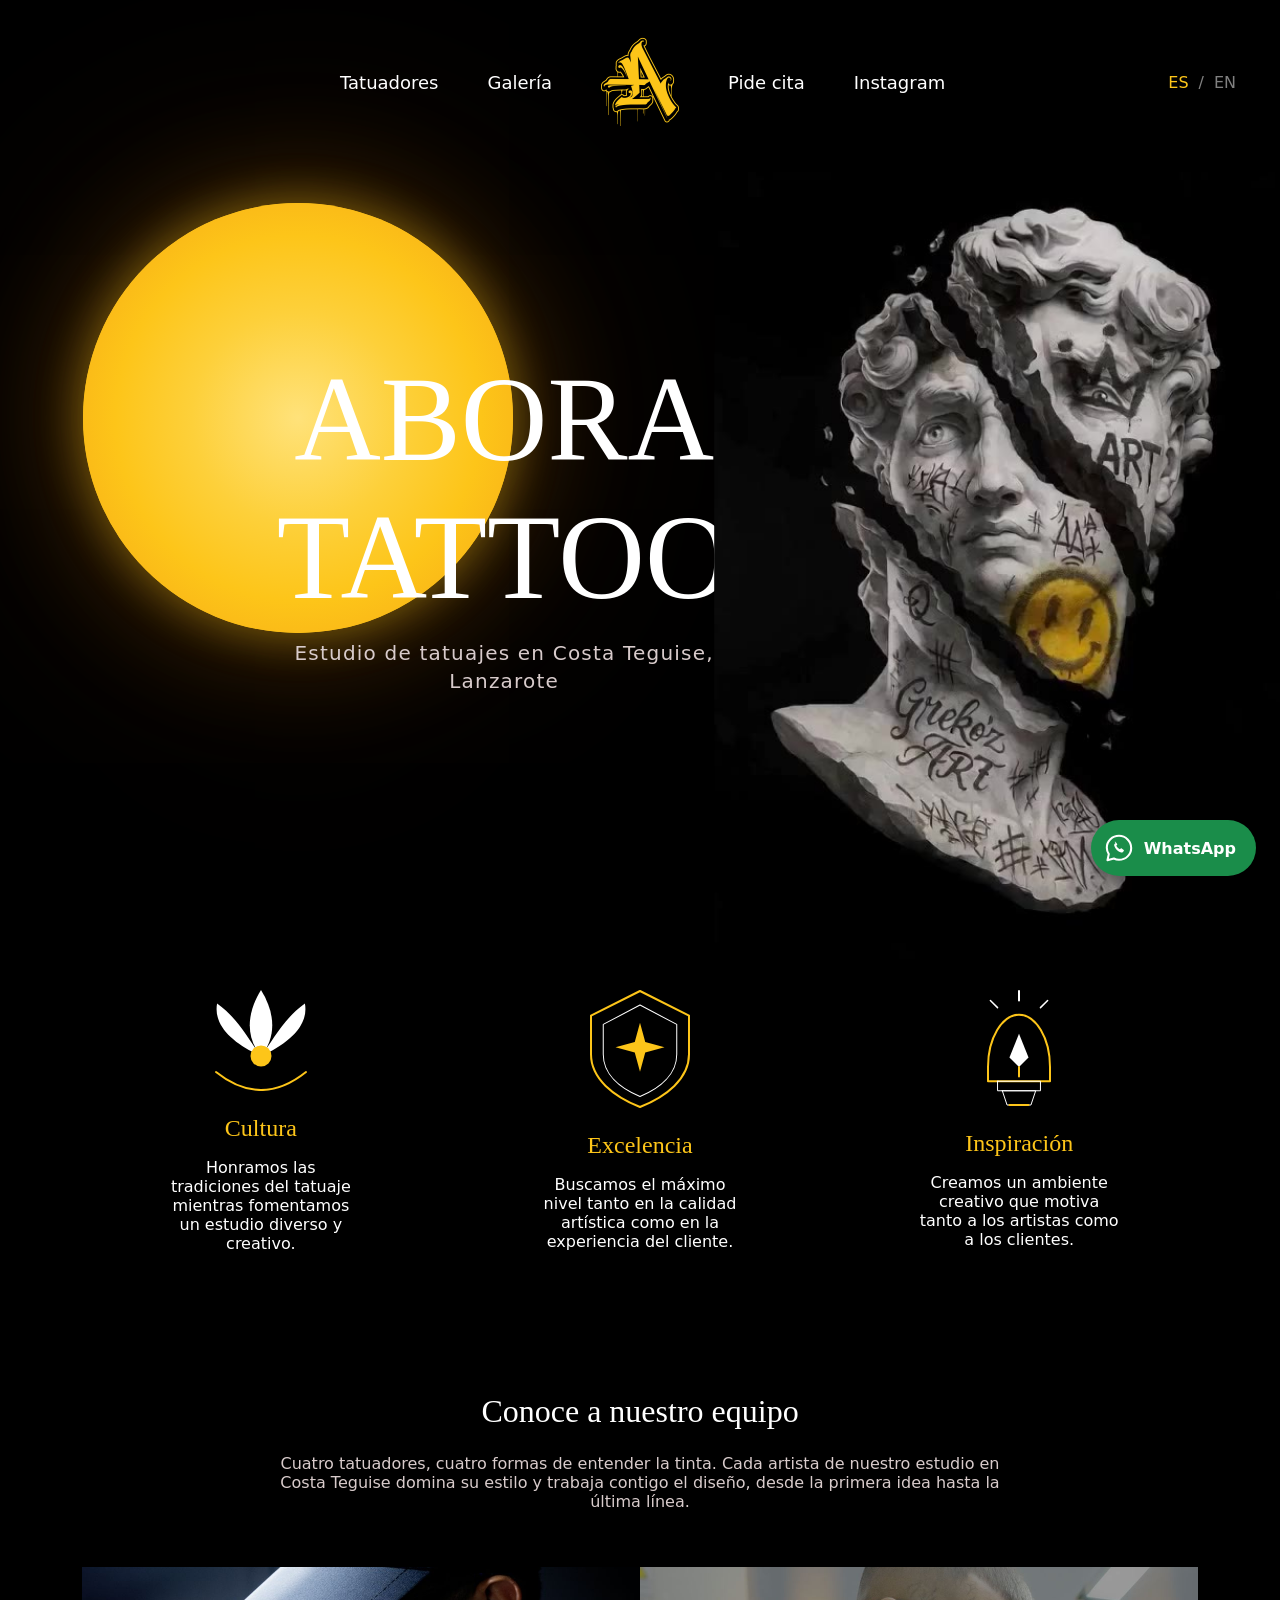
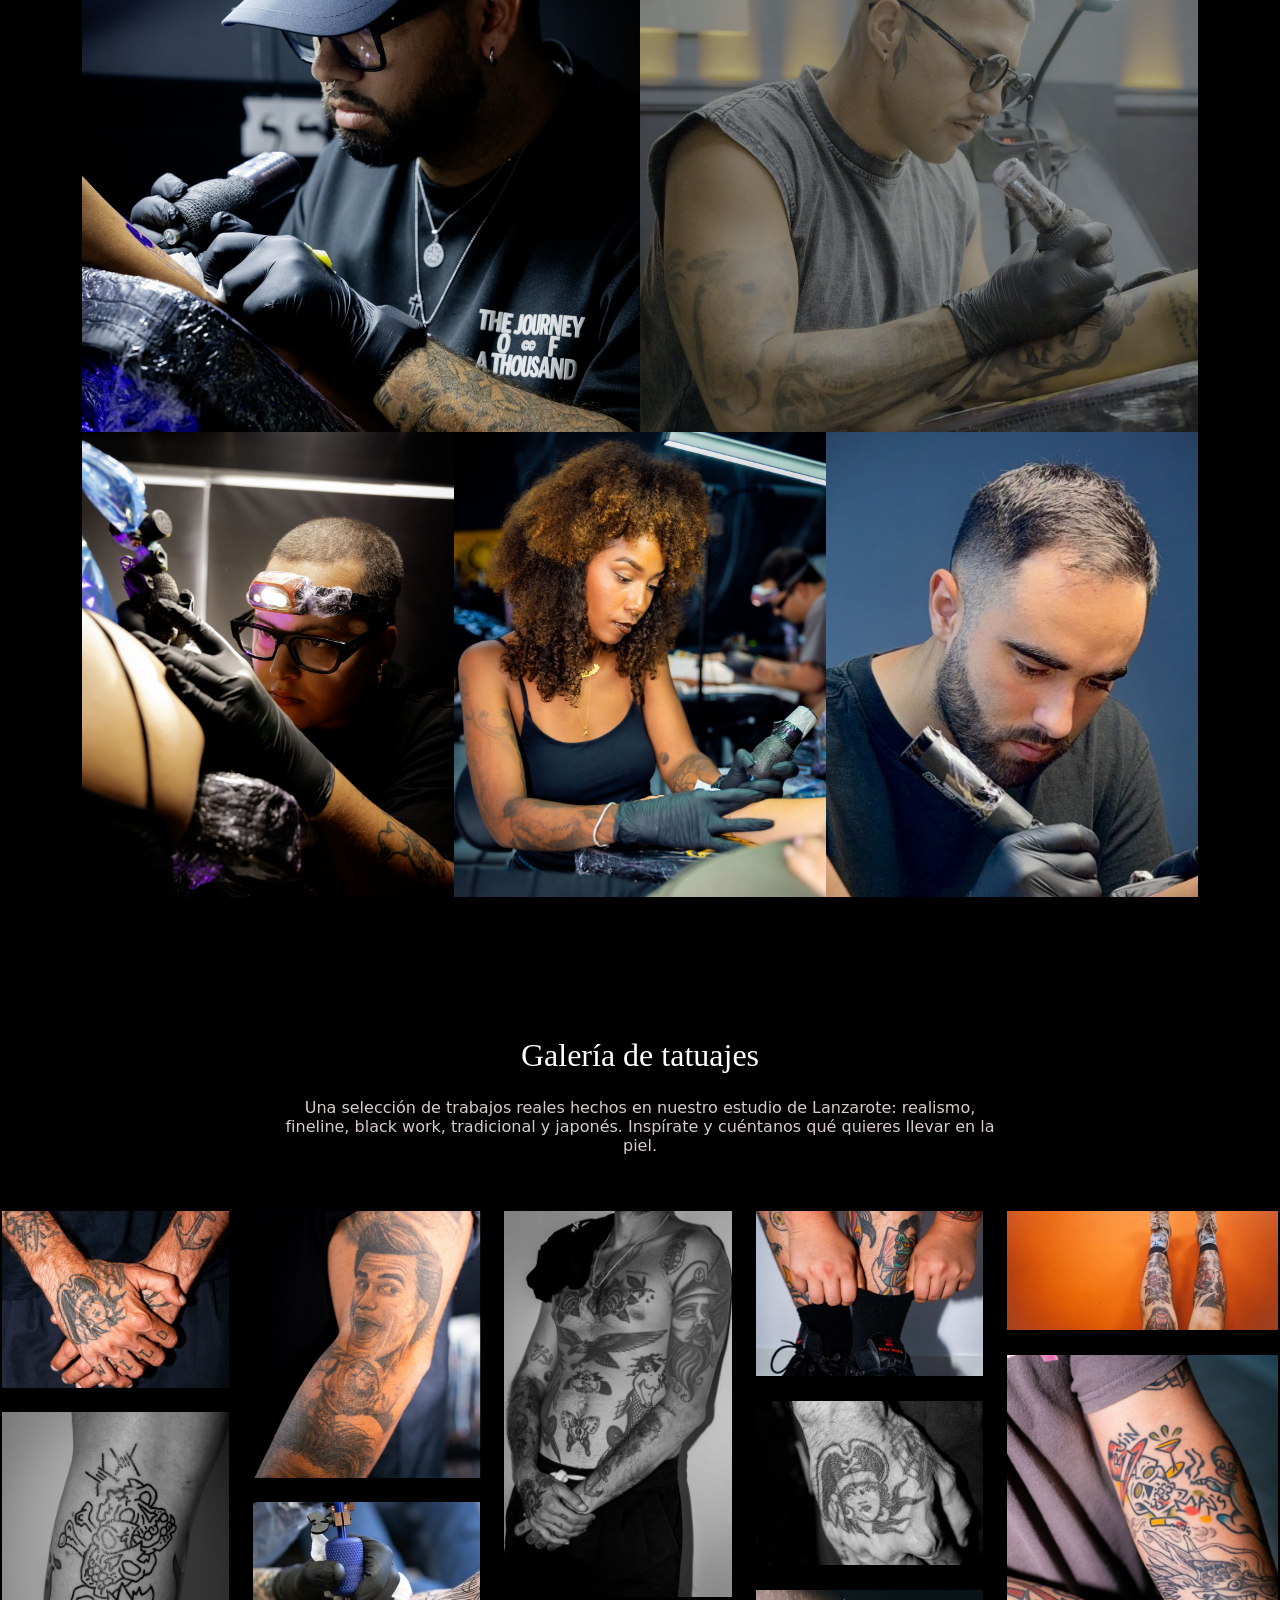
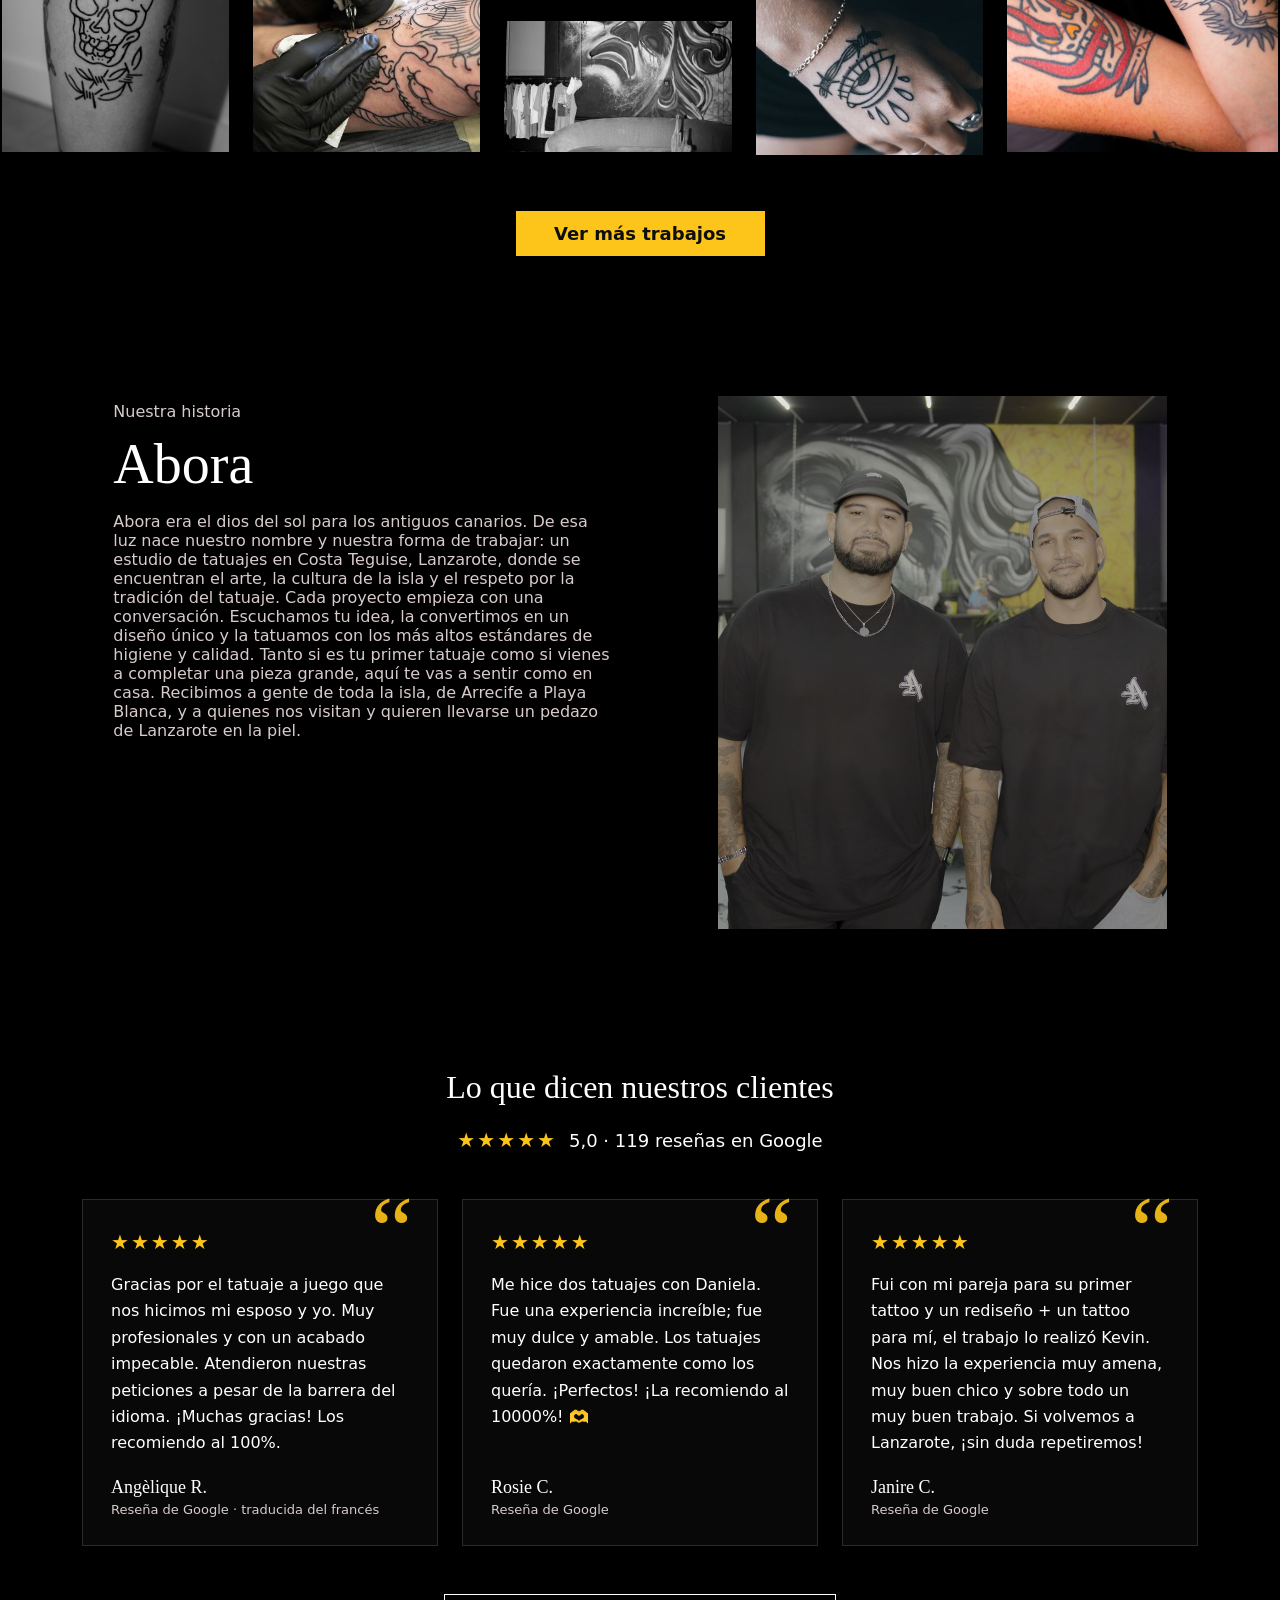
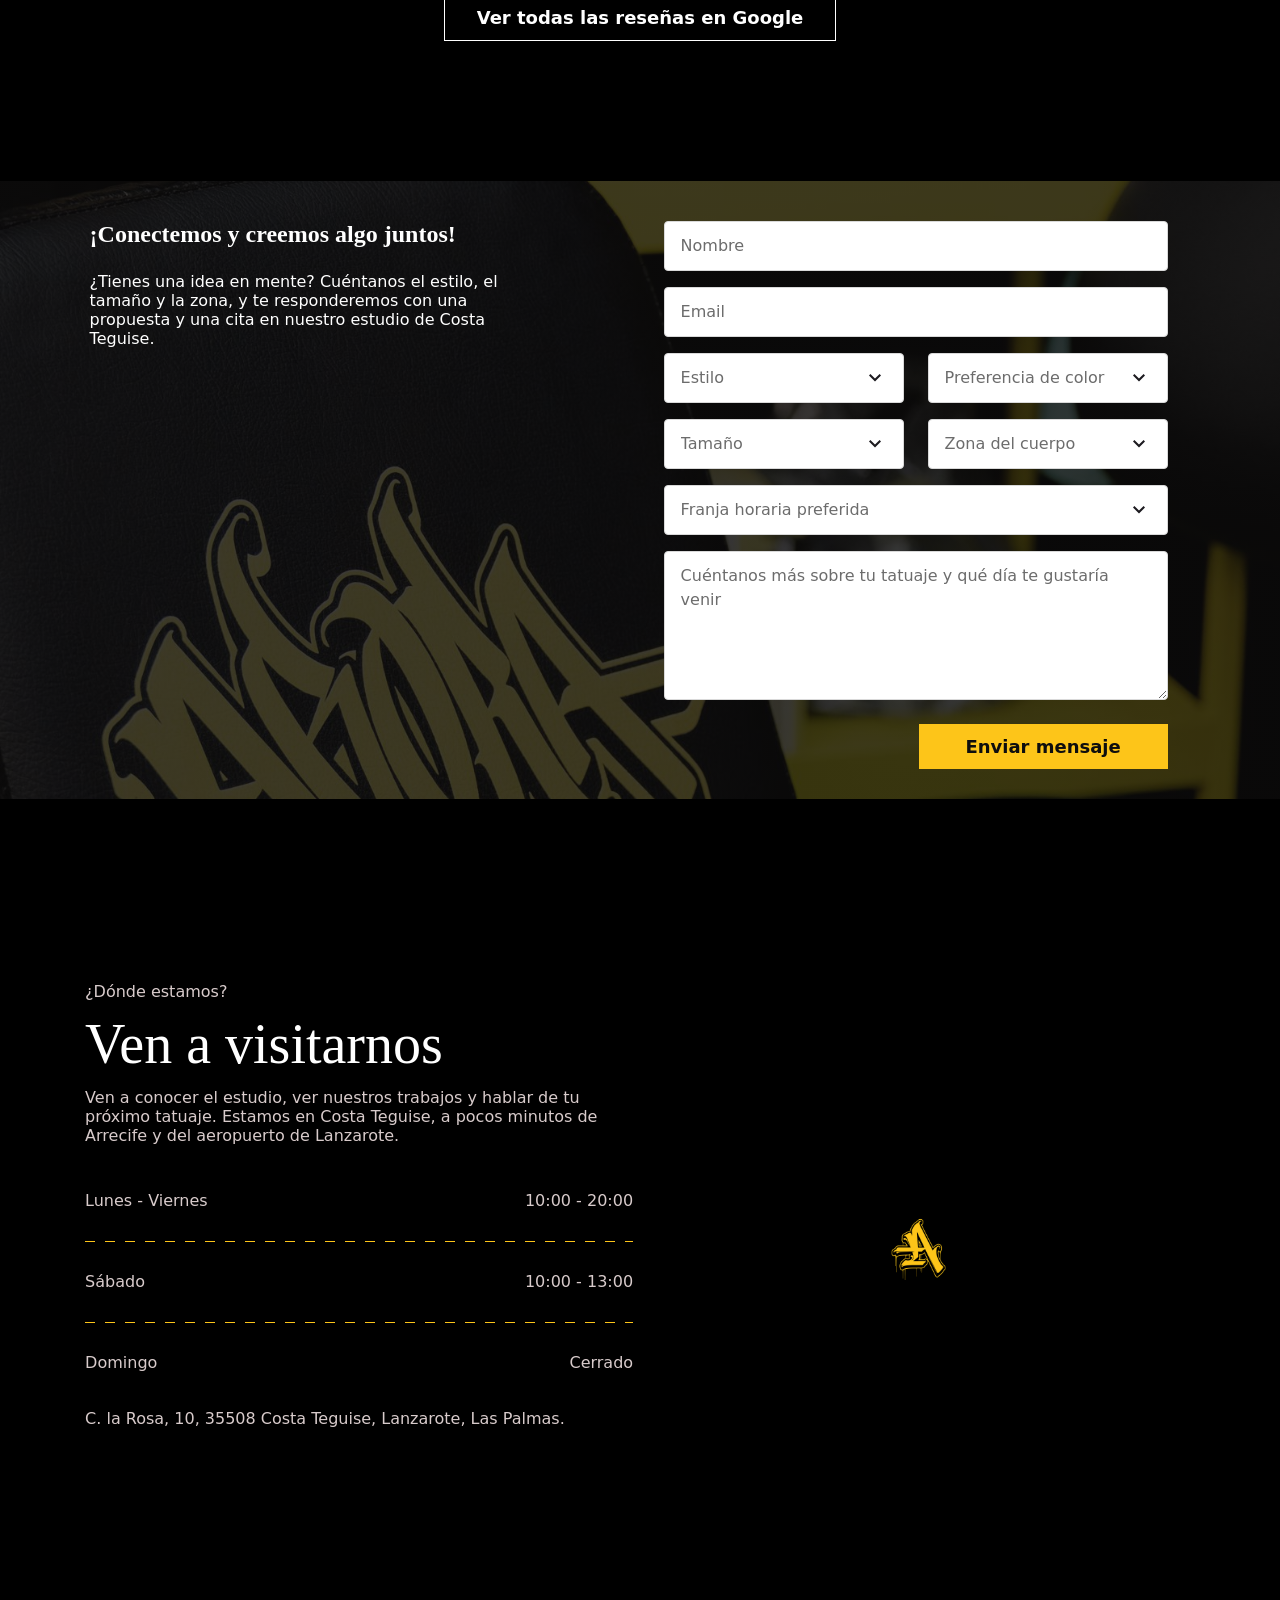
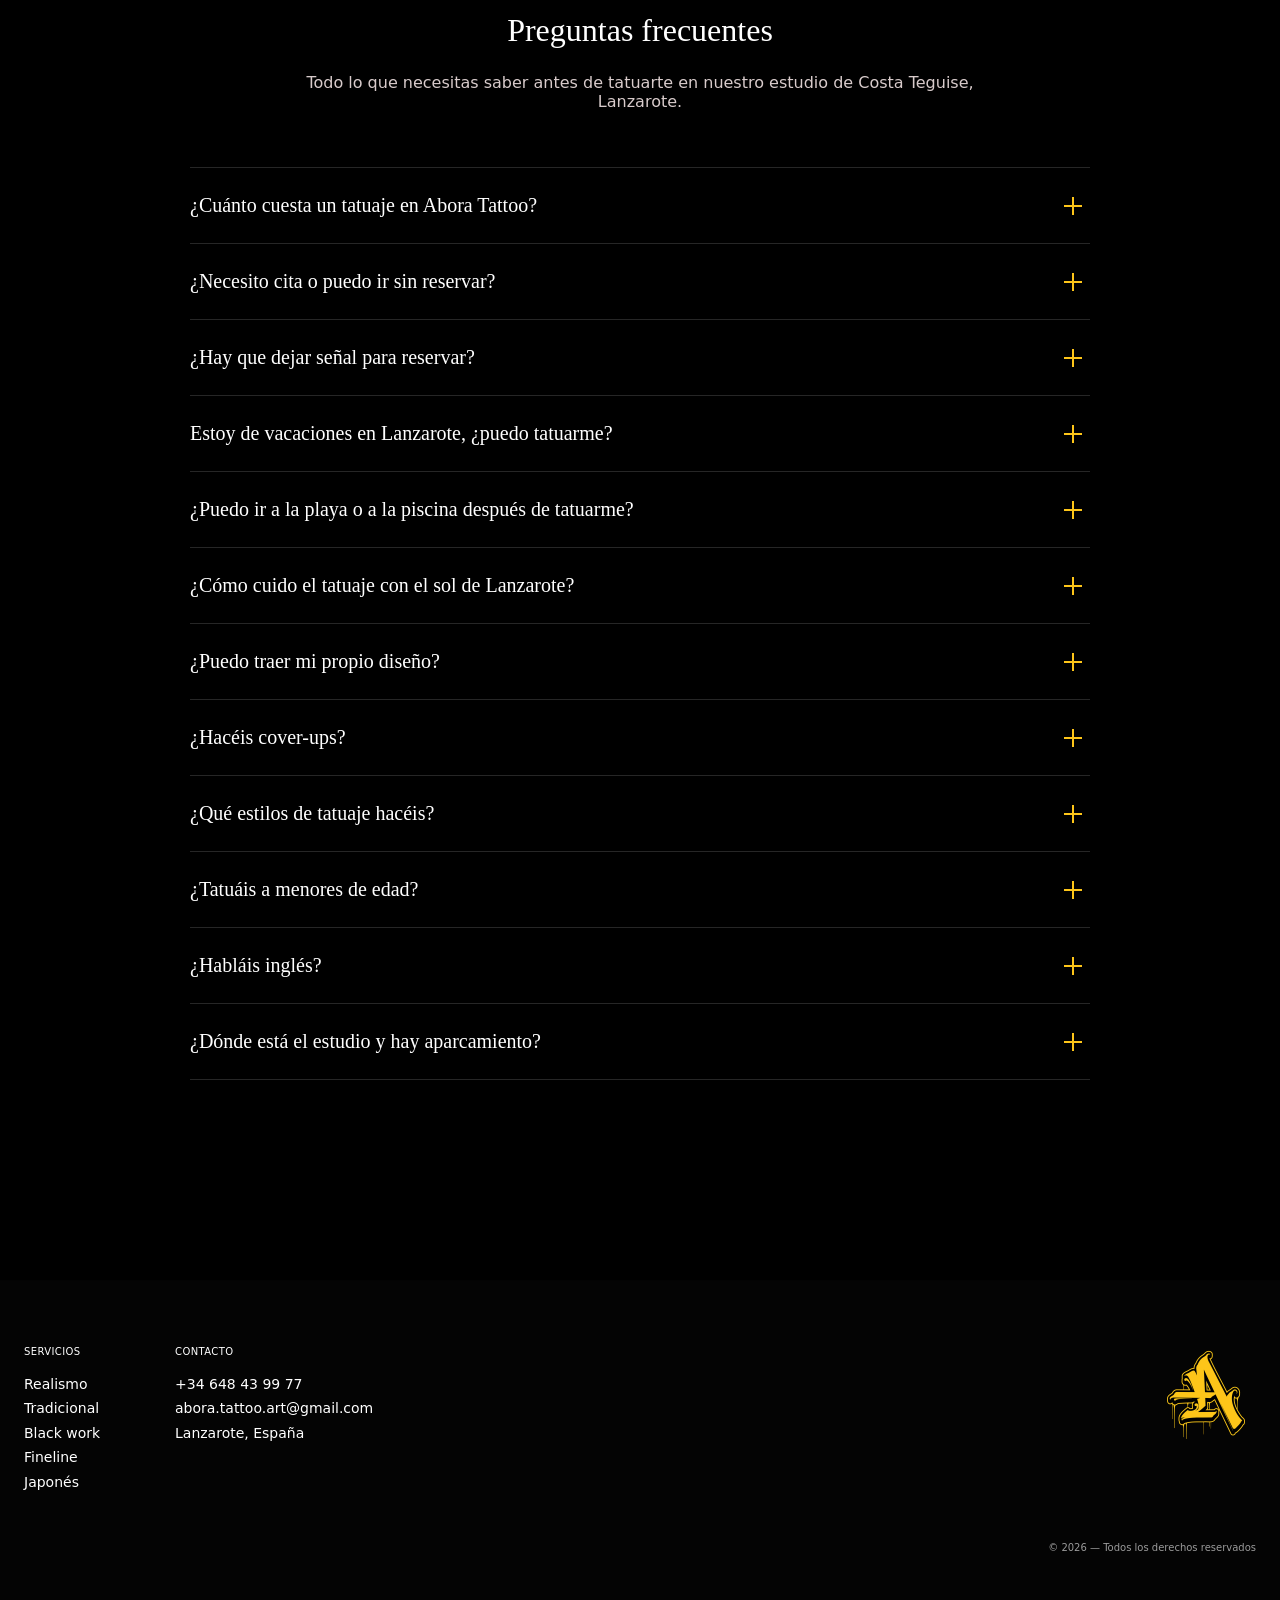
==== commit 8695554a: "Sección de reseñas de Google con nota y 3 reseñas destacadas" ====
--- a/index.html
+++ b/index.html
@@ -401,6 +401,46 @@
         <img class="story__img" src="assets/img/story.jpg" width="1600" height="1066" alt="Los tatuadores de Abora Tattoo" data-i18n-alt="story.alt" loading="lazy">
       </section>
 
+      <!-- ============ RESEÑAS ============ -->
+      <!-- Reseñas reales de Google Maps elegidas por el estudio. Textos en js/i18n.js (reviews.*).
+           Recuerda actualizar de vez en cuando la nota y el nº de reseñas (reviews.rating). -->
+      <section class="reviews" id="reviews" aria-labelledby="reviews-title">
+        <header class="section-head">
+          <h2 class="section-head__title" id="reviews-title" data-i18n="reviews.title">Lo que dicen nuestros clientes</h2>
+          <p class="reviews__rating">
+            <span class="review__stars" aria-hidden="true">★★★★★</span>
+            <span data-i18n="reviews.rating">5,0 · 119 reseñas en Google</span>
+          </p>
+        </header>
+        <div class="reviews__grid">
+          <figure class="review">
+            <span class="review__stars" role="img" aria-label="Valoración de 5 sobre 5 estrellas" data-i18n-aria="reviews.starsAria">★★★★★</span>
+            <blockquote class="review__text" data-i18n="reviews.r1.text">Gracias por el tatuaje a juego que nos hicimos mi esposo y yo. Muy profesionales y con un acabado impecable. Atendieron nuestras peticiones a pesar de la barrera del idioma. ¡Muchas gracias! Los recomiendo al 100%.</blockquote>
+            <figcaption class="review__author">
+              <span class="review__name">Angèlique R.</span>
+              <span class="review__note" data-i18n="reviews.r1.note">Reseña de Google · traducida del francés</span>
+            </figcaption>
+          </figure>
+          <figure class="review">
+            <span class="review__stars" role="img" aria-label="Valoración de 5 sobre 5 estrellas" data-i18n-aria="reviews.starsAria">★★★★★</span>
+            <blockquote class="review__text" data-i18n="reviews.r2.text">Me hice dos tatuajes con Daniela. Fue una experiencia increíble; fue muy dulce y amable. Los tatuajes quedaron exactamente como los quería. ¡Perfectos! ¡La recomiendo al 10000%! 🫶</blockquote>
+            <figcaption class="review__author">
+              <span class="review__name">Rosie C.</span>
+              <span class="review__note" data-i18n="reviews.r2.note">Reseña de Google</span>
+            </figcaption>
+          </figure>
+          <figure class="review">
+            <span class="review__stars" role="img" aria-label="Valoración de 5 sobre 5 estrellas" data-i18n-aria="reviews.starsAria">★★★★★</span>
+            <blockquote class="review__text" data-i18n="reviews.r3.text">Fui con mi pareja para su primer tattoo y un rediseño + un tattoo para mí, el trabajo lo realizó Kevin. Nos hizo la experiencia muy amena, muy buen chico y sobre todo un muy buen trabajo. Si volvemos a Lanzarote, ¡sin duda repetiremos!</blockquote>
+            <figcaption class="review__author">
+              <span class="review__name">Janire C.</span>
+              <span class="review__note" data-i18n="reviews.r3.note">Reseña de Google</span>
+            </figcaption>
+          </figure>
+        </div>
+        <a class="btn btn--ghost" href="https://maps.app.goo.gl/VyJC3PeeKh3jGMiT8" target="_blank" rel="noopener" data-i18n="reviews.button">Ver todas las reseñas en Google</a>
+      </section>
+
       <!-- ============ CONTACTO / CITA ============ -->
       <section class="contact" id="contact">
         <div class="contact__inner">
--- a/css/styles.css
+++ b/css/styles.css
@@ -1180,3 +1180,84 @@
   .faq__question { font-size: 18px; padding: 20px 44px 20px 0; }
   .faq__answer { padding-right: 0; }
 }
+
+
+/* =========================================================
+   RESEÑAS DE GOOGLE
+   ========================================================= */
+.reviews {
+  width: var(--container);
+  max-width: 100%;
+  display: flex;
+  flex-direction: column;
+  align-items: center;
+  gap: 48px;
+}
+.reviews__rating {
+  display: flex;
+  align-items: center;
+  justify-content: center;
+  gap: 12px;
+  font-size: 18px;
+  font-weight: 400;
+  color: var(--color-text);
+}
+.review__stars {
+  color: var(--color-accent);
+  letter-spacing: 2px;
+  font-size: 20px;
+  line-height: 1;
+}
+.reviews__grid {
+  width: 100%;
+  display: grid;
+  grid-template-columns: repeat(3, 1fr);
+  gap: 24px;
+}
+.review {
+  position: relative;
+  display: flex;
+  flex-direction: column;
+  gap: 20px;
+  padding: 32px 28px 28px;
+  border: 1px solid rgba(255, 255, 255, .14);
+  background: rgba(255, 255, 255, .03);
+}
+/* Comilla decorativa con el color de la marca */
+.review::before {
+  content: "“";
+  position: absolute;
+  top: -18px;
+  right: 24px;
+  font-family: var(--font-serif);
+  font-size: 96px;
+  line-height: 1;
+  color: var(--color-accent);
+  opacity: .9;
+}
+.review__text {
+  flex: 1;
+  font-weight: 300;
+  font-size: 16px;
+  line-height: 1.65;
+  color: var(--color-text);
+}
+.review__author { display: flex; flex-direction: column; gap: 4px; }
+.review__name {
+  font-family: var(--font-serif);
+  font-weight: 500;
+  font-size: 18px;
+  color: var(--color-text);
+}
+.review__note { font-size: 13px; color: var(--color-muted); }
+.reviews .btn { width: auto; padding: 12px 32px; text-transform: none; text-align: center; }
+.reviews__rating { flex-wrap: wrap; text-align: center; }
+
+@media (max-width: 1024px) {
+  .reviews { padding: 0 24px; }
+  .reviews__grid { grid-template-columns: 1fr; max-width: 640px; }
+}
+@media (max-width: 760px) {
+  .reviews { padding: 0 16px; gap: 36px; }
+  .review { padding: 28px 22px 24px; }
+}
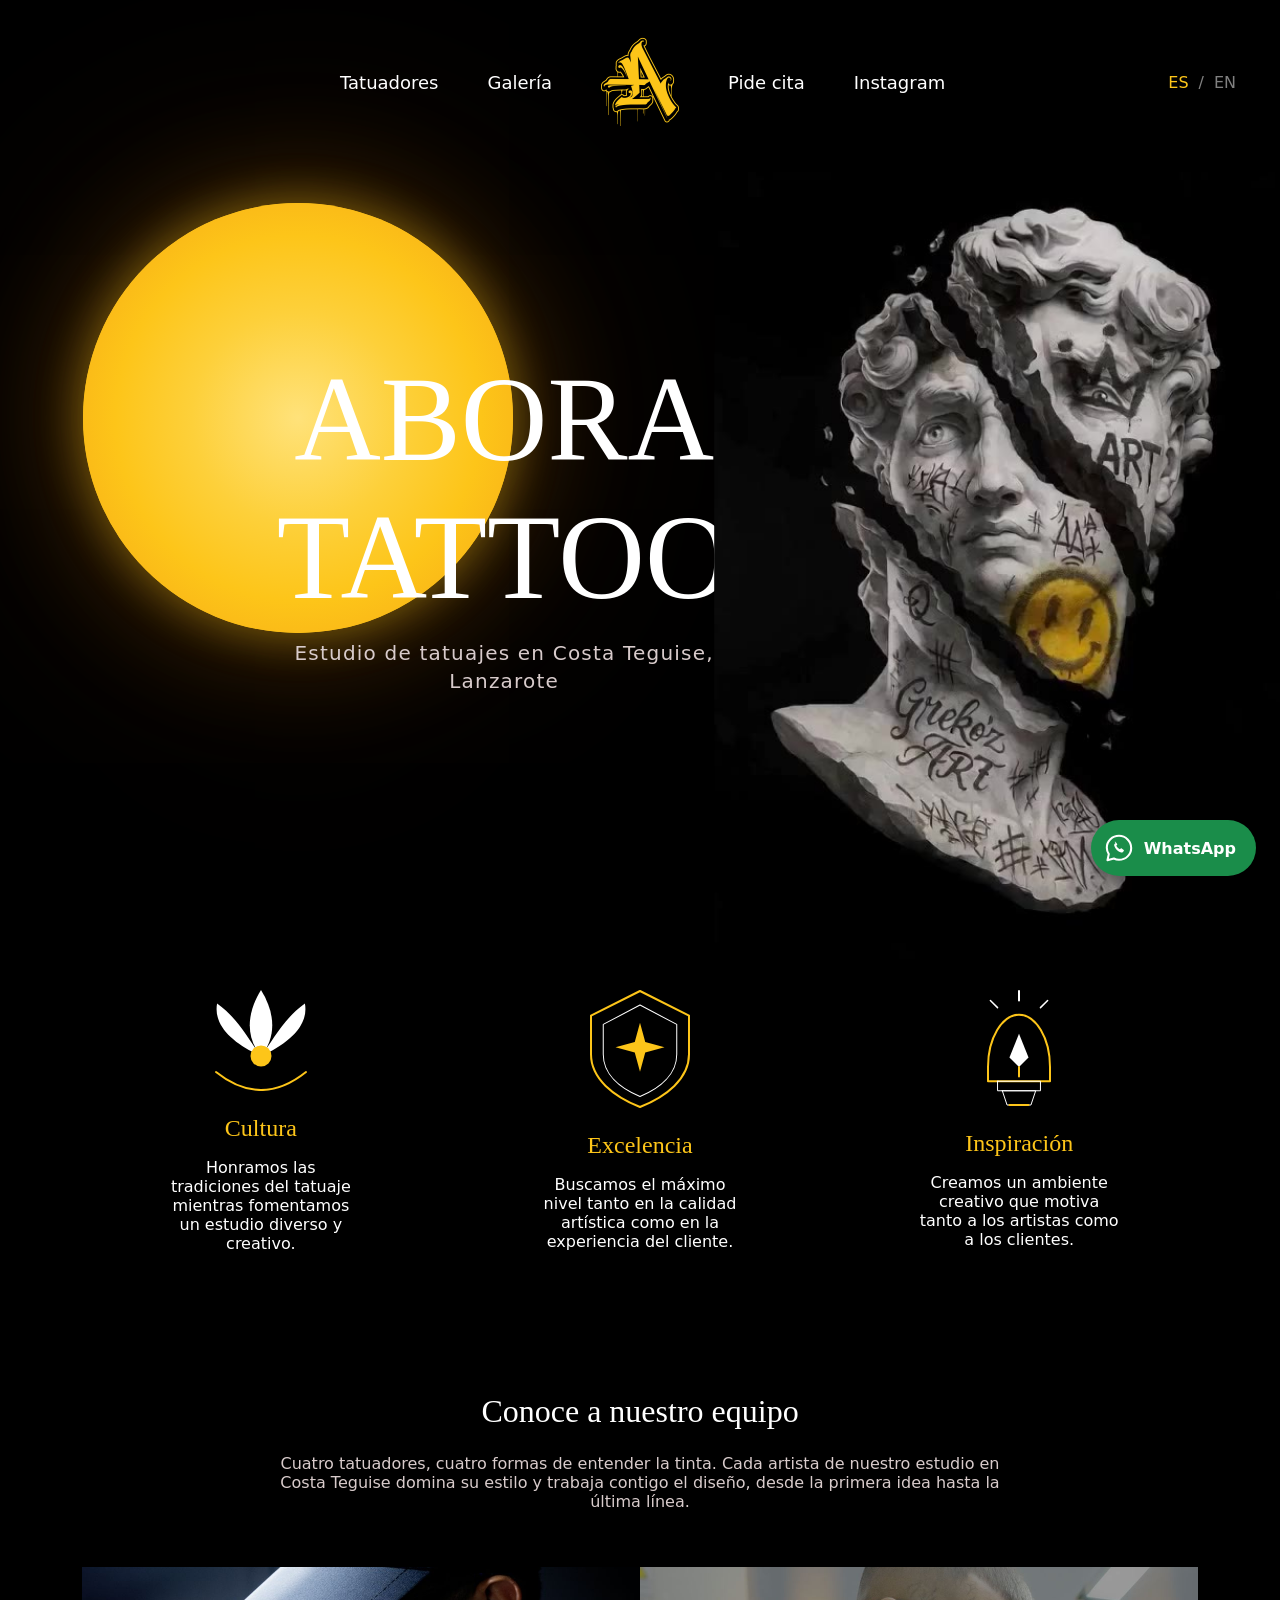
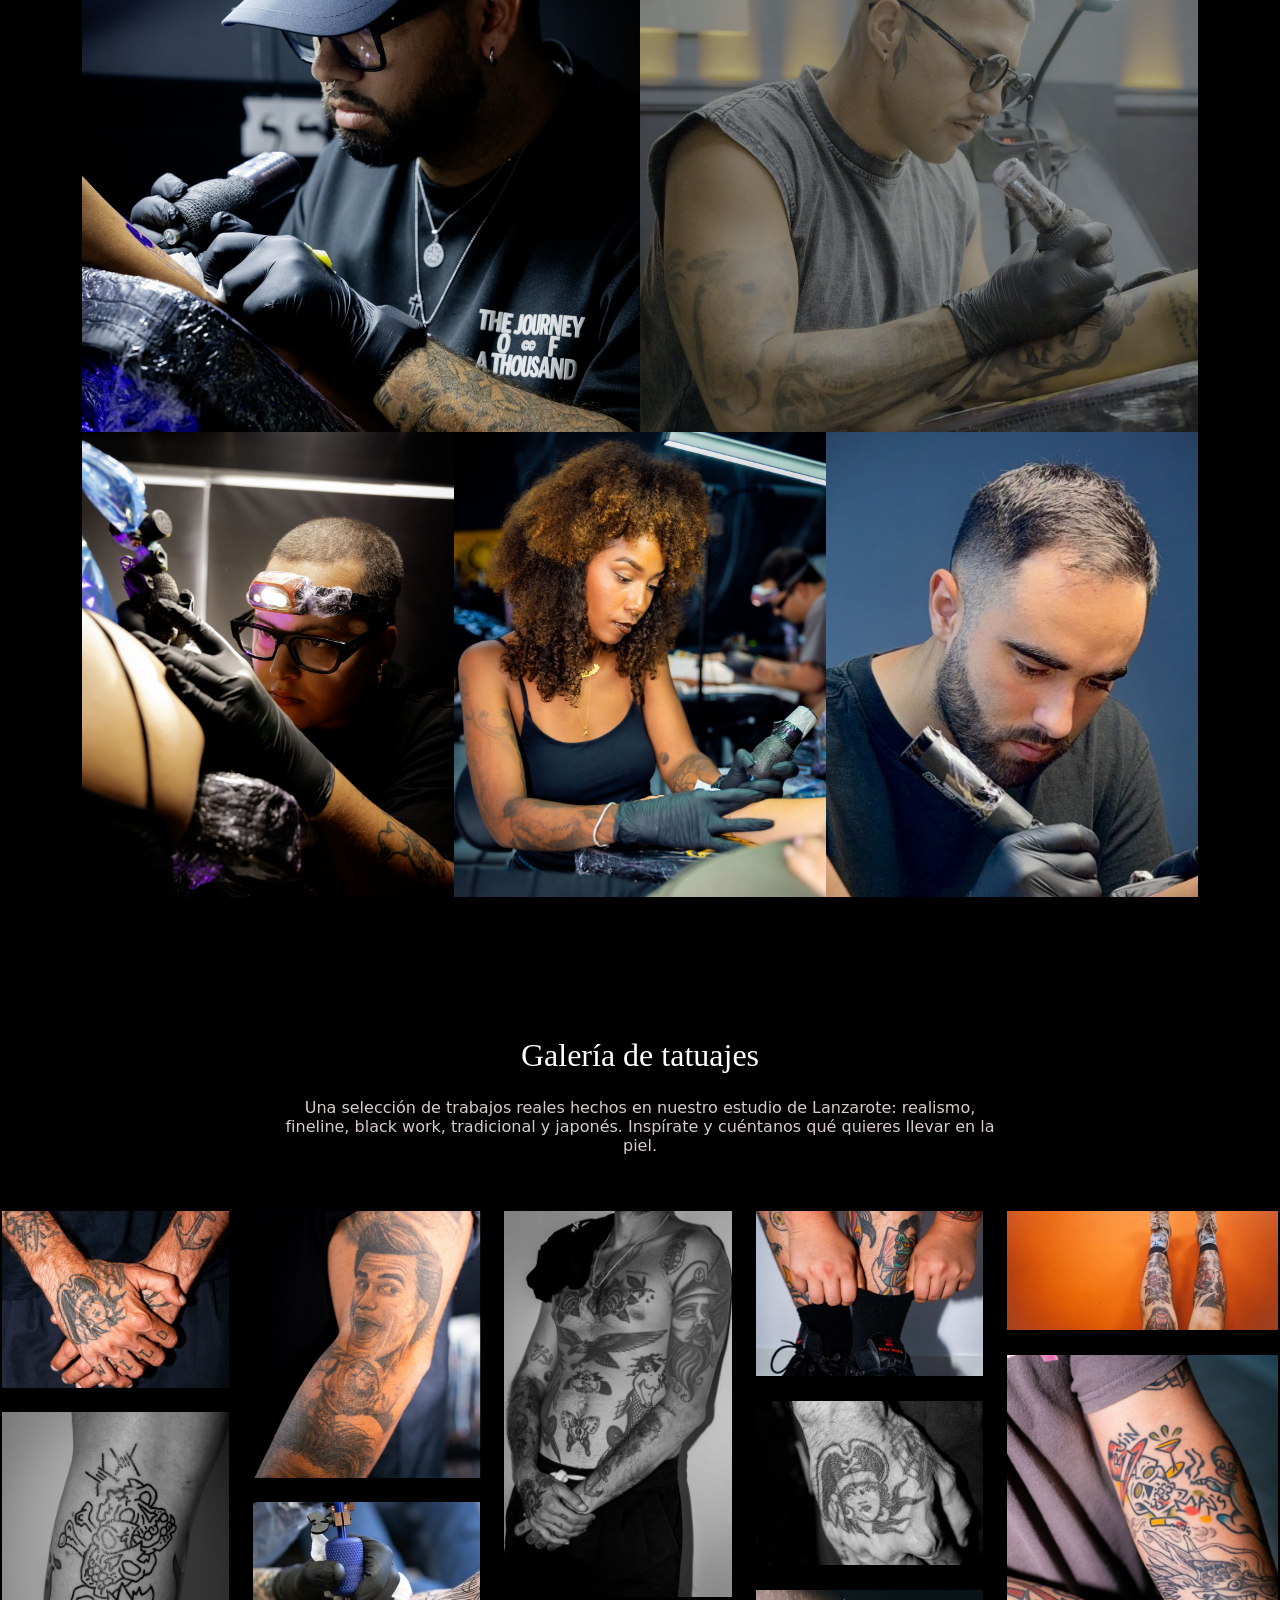
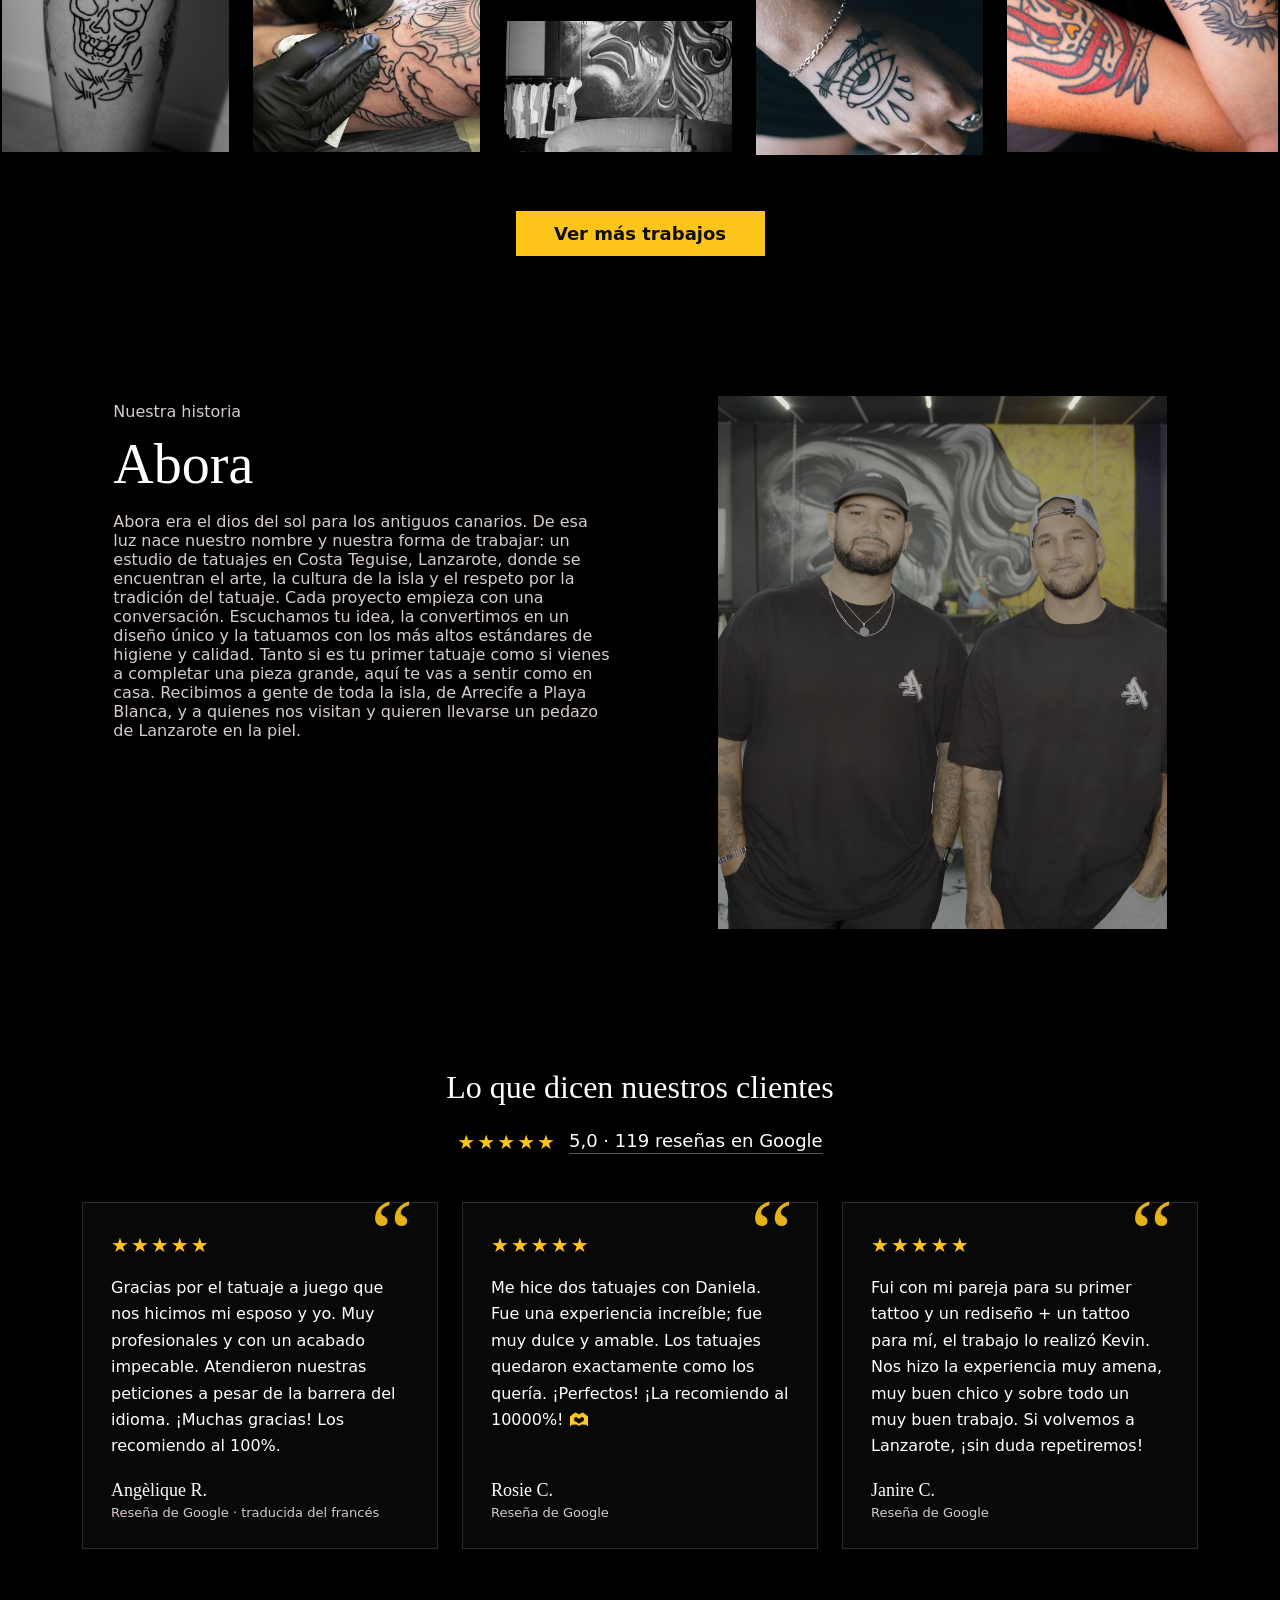
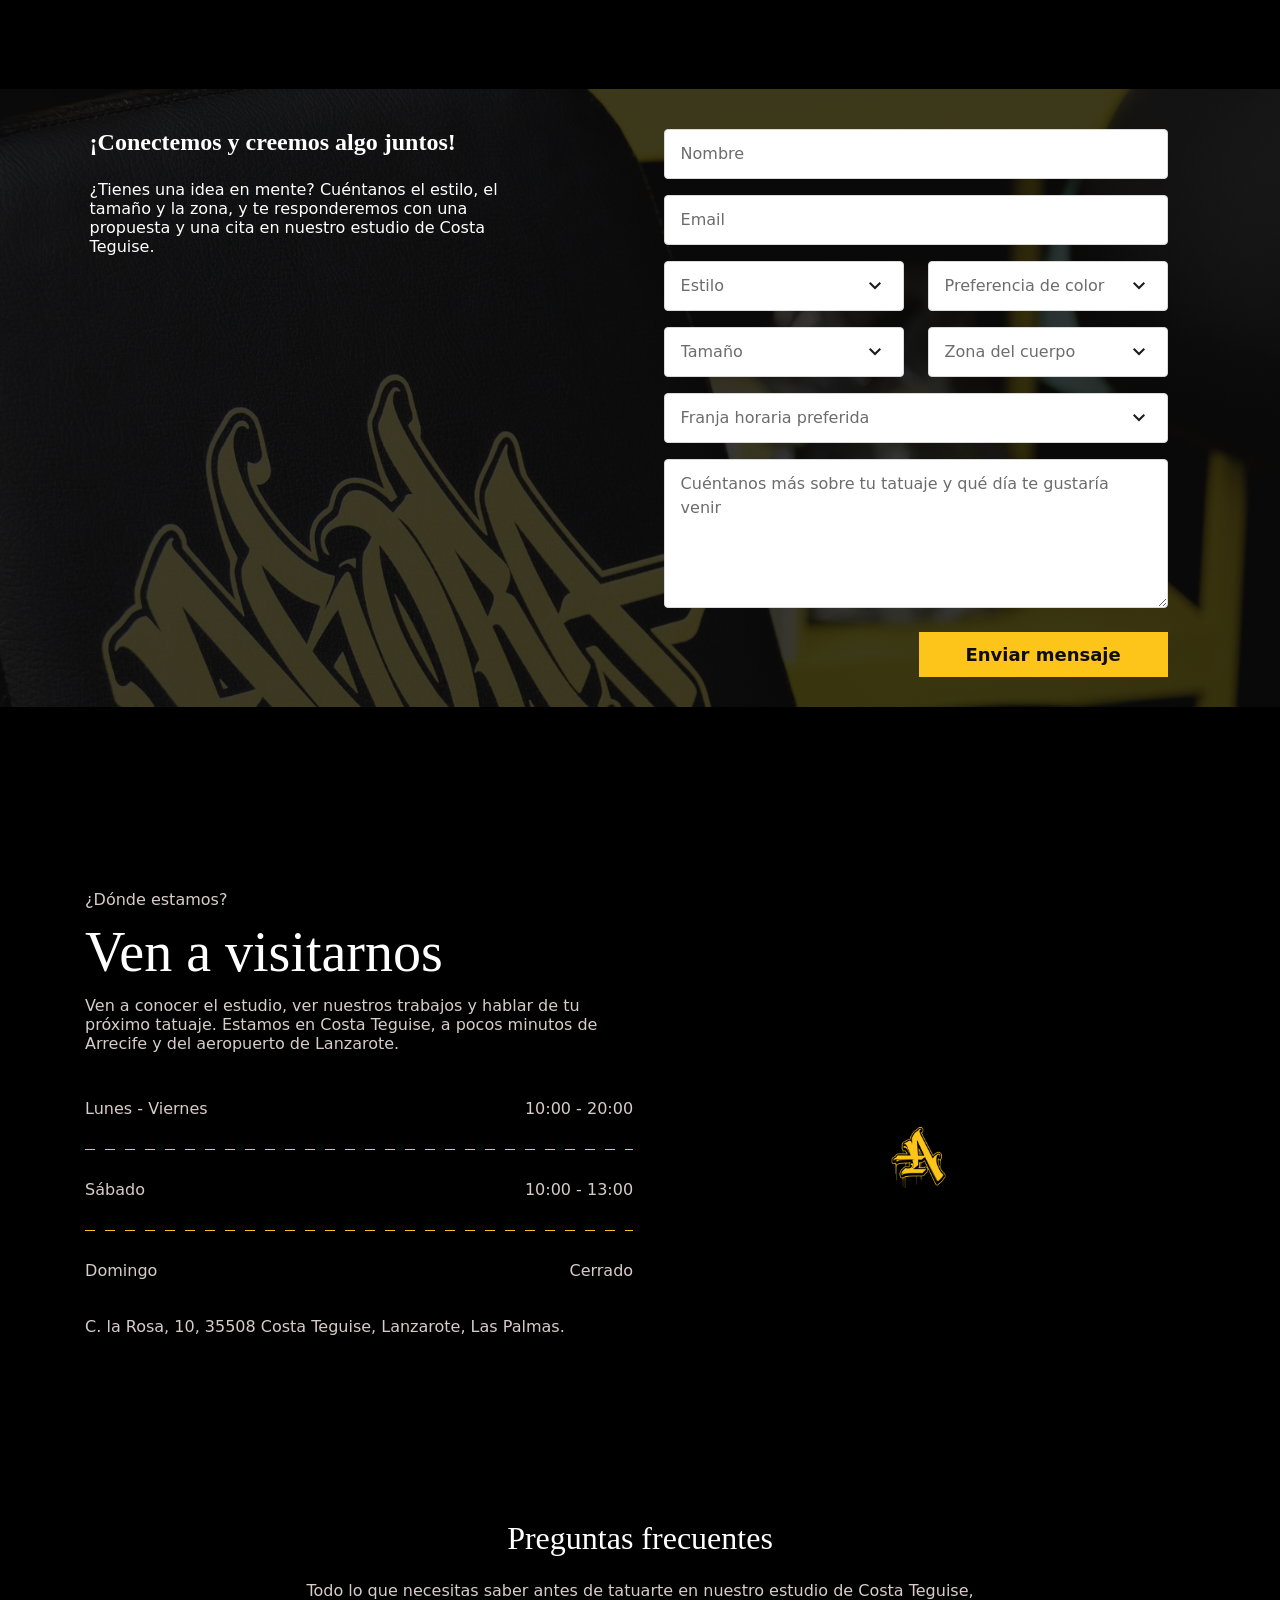
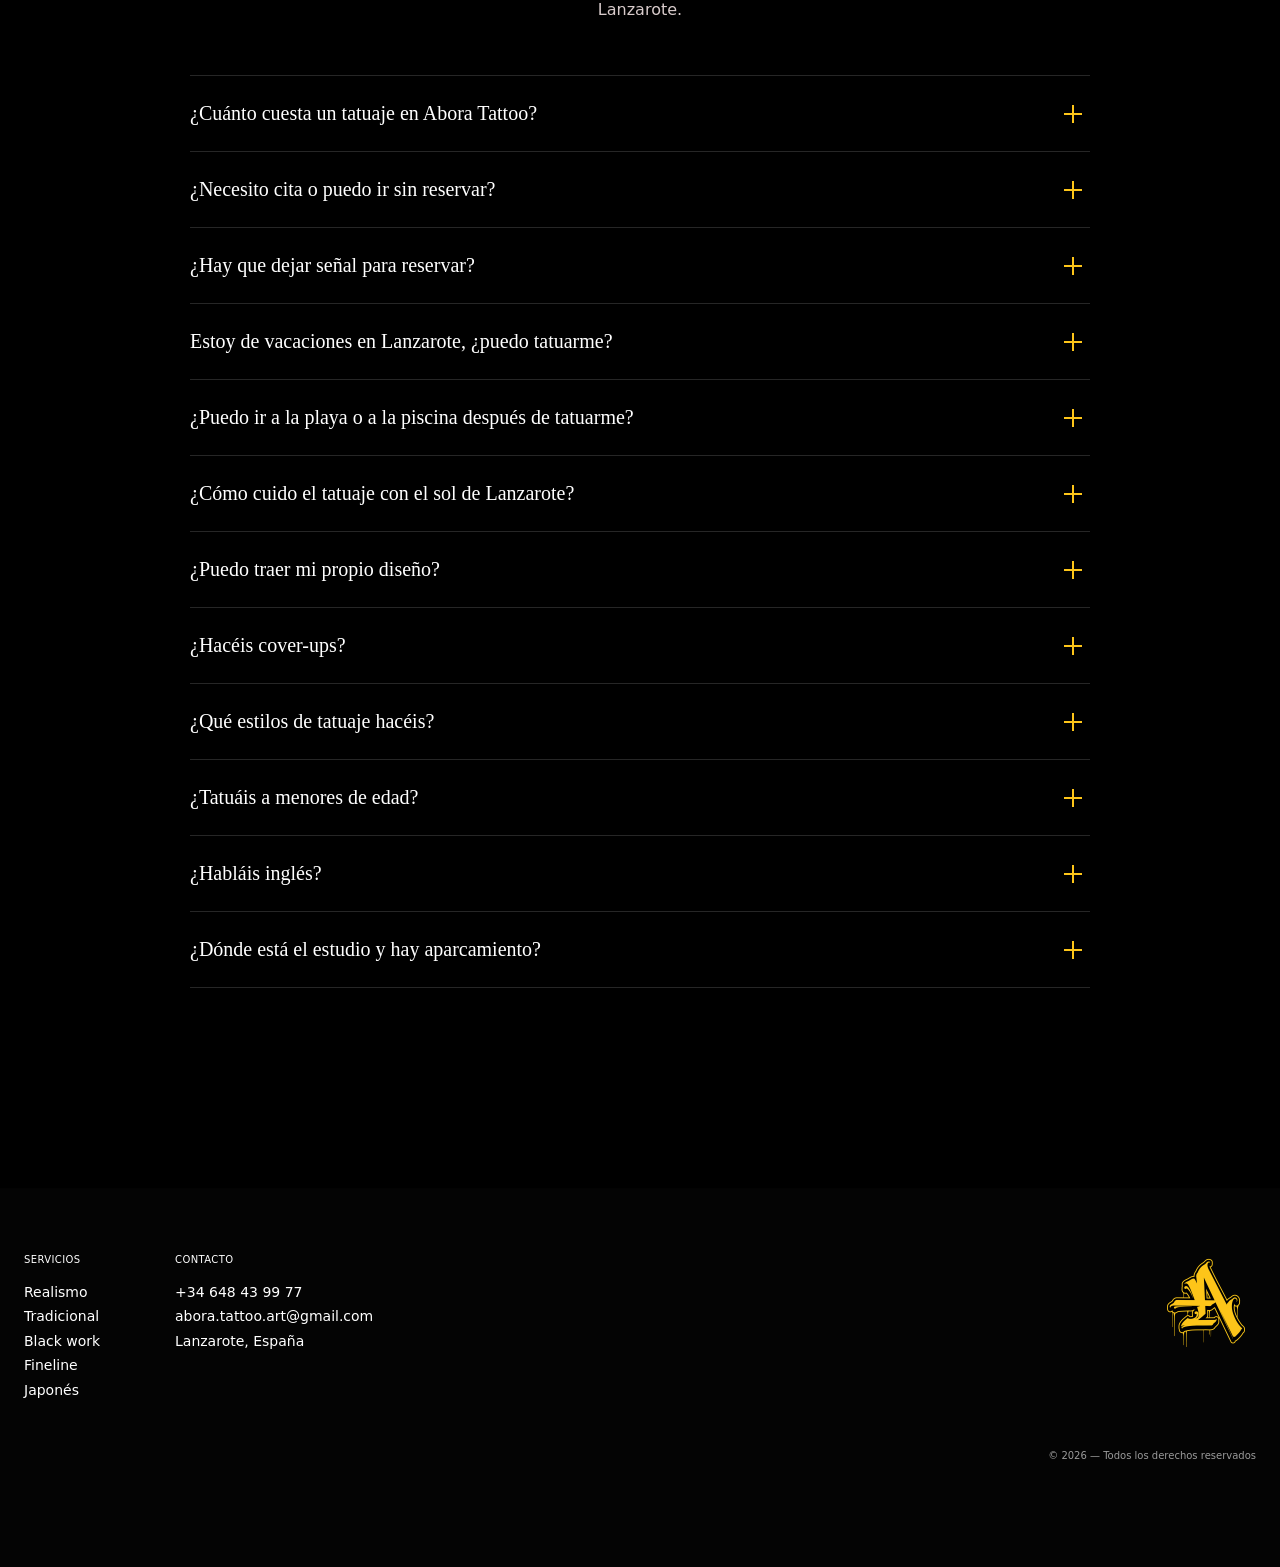
==== commit 438031e0: "Reseñas: la nota enlaza a la ficha de Google en lugar del botón" ====
--- a/index.html
+++ b/index.html
@@ -407,10 +407,10 @@
       <section class="reviews" id="reviews" aria-labelledby="reviews-title">
         <header class="section-head">
           <h2 class="section-head__title" id="reviews-title" data-i18n="reviews.title">Lo que dicen nuestros clientes</h2>
-          <p class="reviews__rating">
+          <a class="reviews__rating" href="https://maps.app.goo.gl/VyJC3PeeKh3jGMiT8" target="_blank" rel="noopener">
             <span class="review__stars" aria-hidden="true">★★★★★</span>
             <span data-i18n="reviews.rating">5,0 · 119 reseñas en Google</span>
-          </p>
+          </a>
         </header>
         <div class="reviews__grid">
           <figure class="review">
@@ -438,7 +438,6 @@
             </figcaption>
           </figure>
         </div>
-        <a class="btn btn--ghost" href="https://maps.app.goo.gl/VyJC3PeeKh3jGMiT8" target="_blank" rel="noopener" data-i18n="reviews.button">Ver todas las reseñas en Google</a>
       </section>
 
       <!-- ============ CONTACTO / CITA ============ -->
--- a/css/styles.css
+++ b/css/styles.css
@@ -1250,8 +1250,12 @@
   color: var(--color-text);
 }
 .review__note { font-size: 13px; color: var(--color-muted); }
-.reviews .btn { width: auto; padding: 12px 32px; text-transform: none; text-align: center; }
-.reviews__rating { flex-wrap: wrap; text-align: center; }
+.reviews__rating { flex-wrap: wrap; text-align: center; text-decoration: none; transition: color .2s ease; }
+/* La nota enlaza a la ficha de Google: subrayado discreto al pasar el ratón */
+.reviews__rating span:last-child { border-bottom: 1px solid rgba(255, 255, 255, .35); padding-bottom: 2px; }
+.reviews__rating:hover { color: var(--color-accent); }
+.reviews__rating:hover span:last-child { border-bottom-color: var(--color-accent); }
+.reviews__rating:focus-visible { outline: 2px solid var(--color-accent); outline-offset: 4px; }
 
 @media (max-width: 1024px) {
   .reviews { padding: 0 24px; }
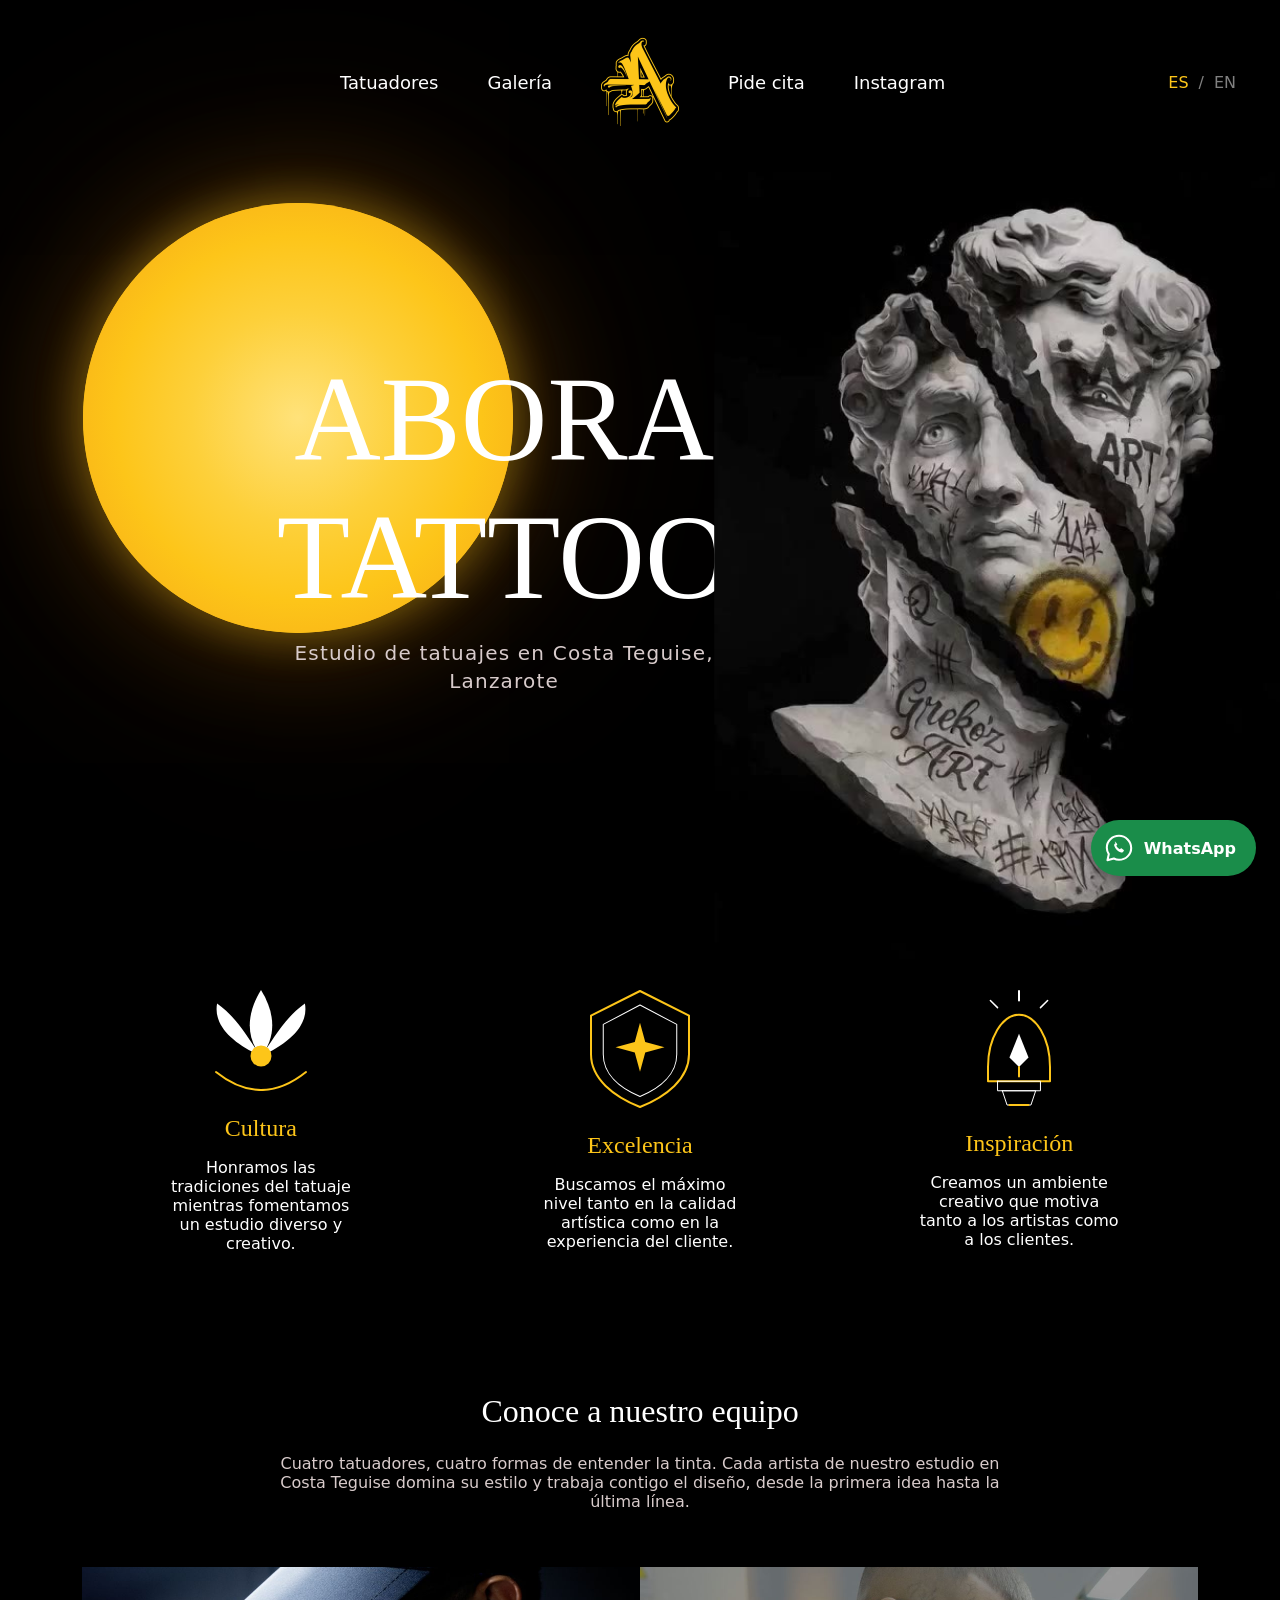
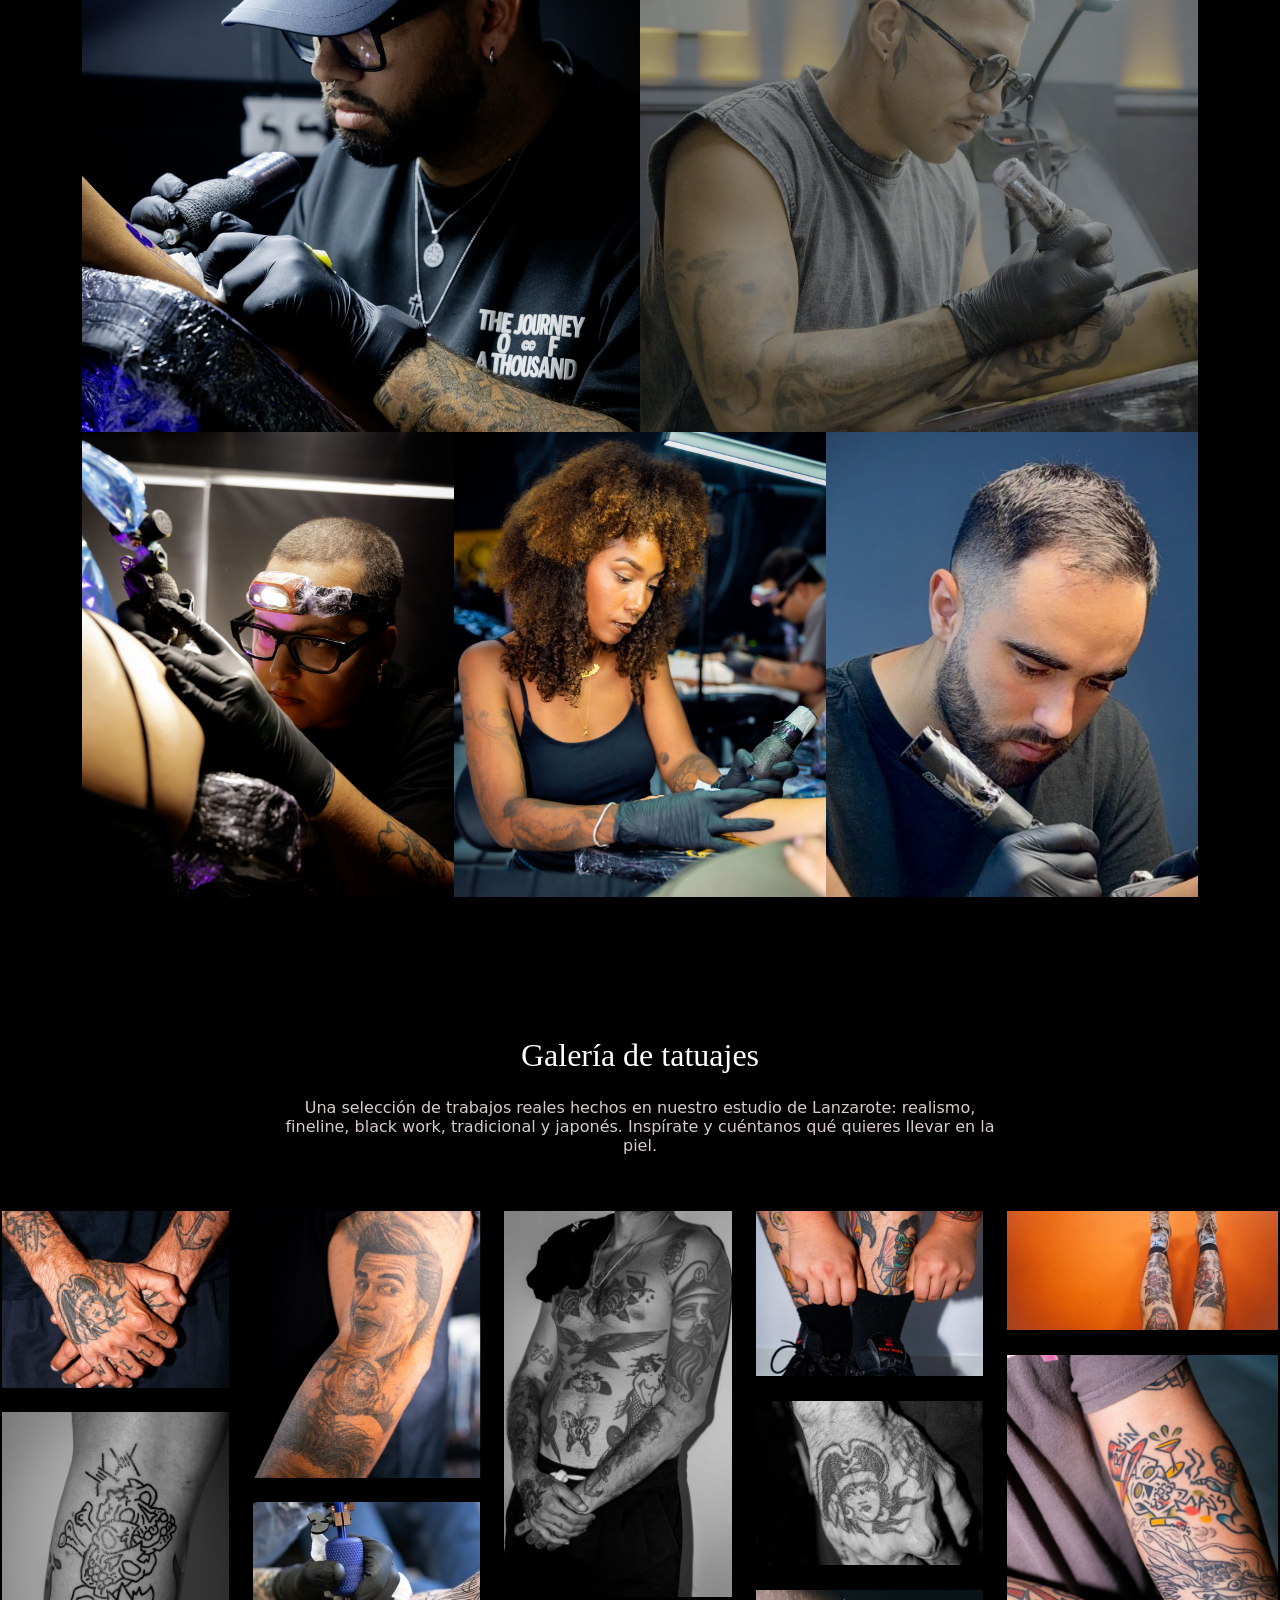
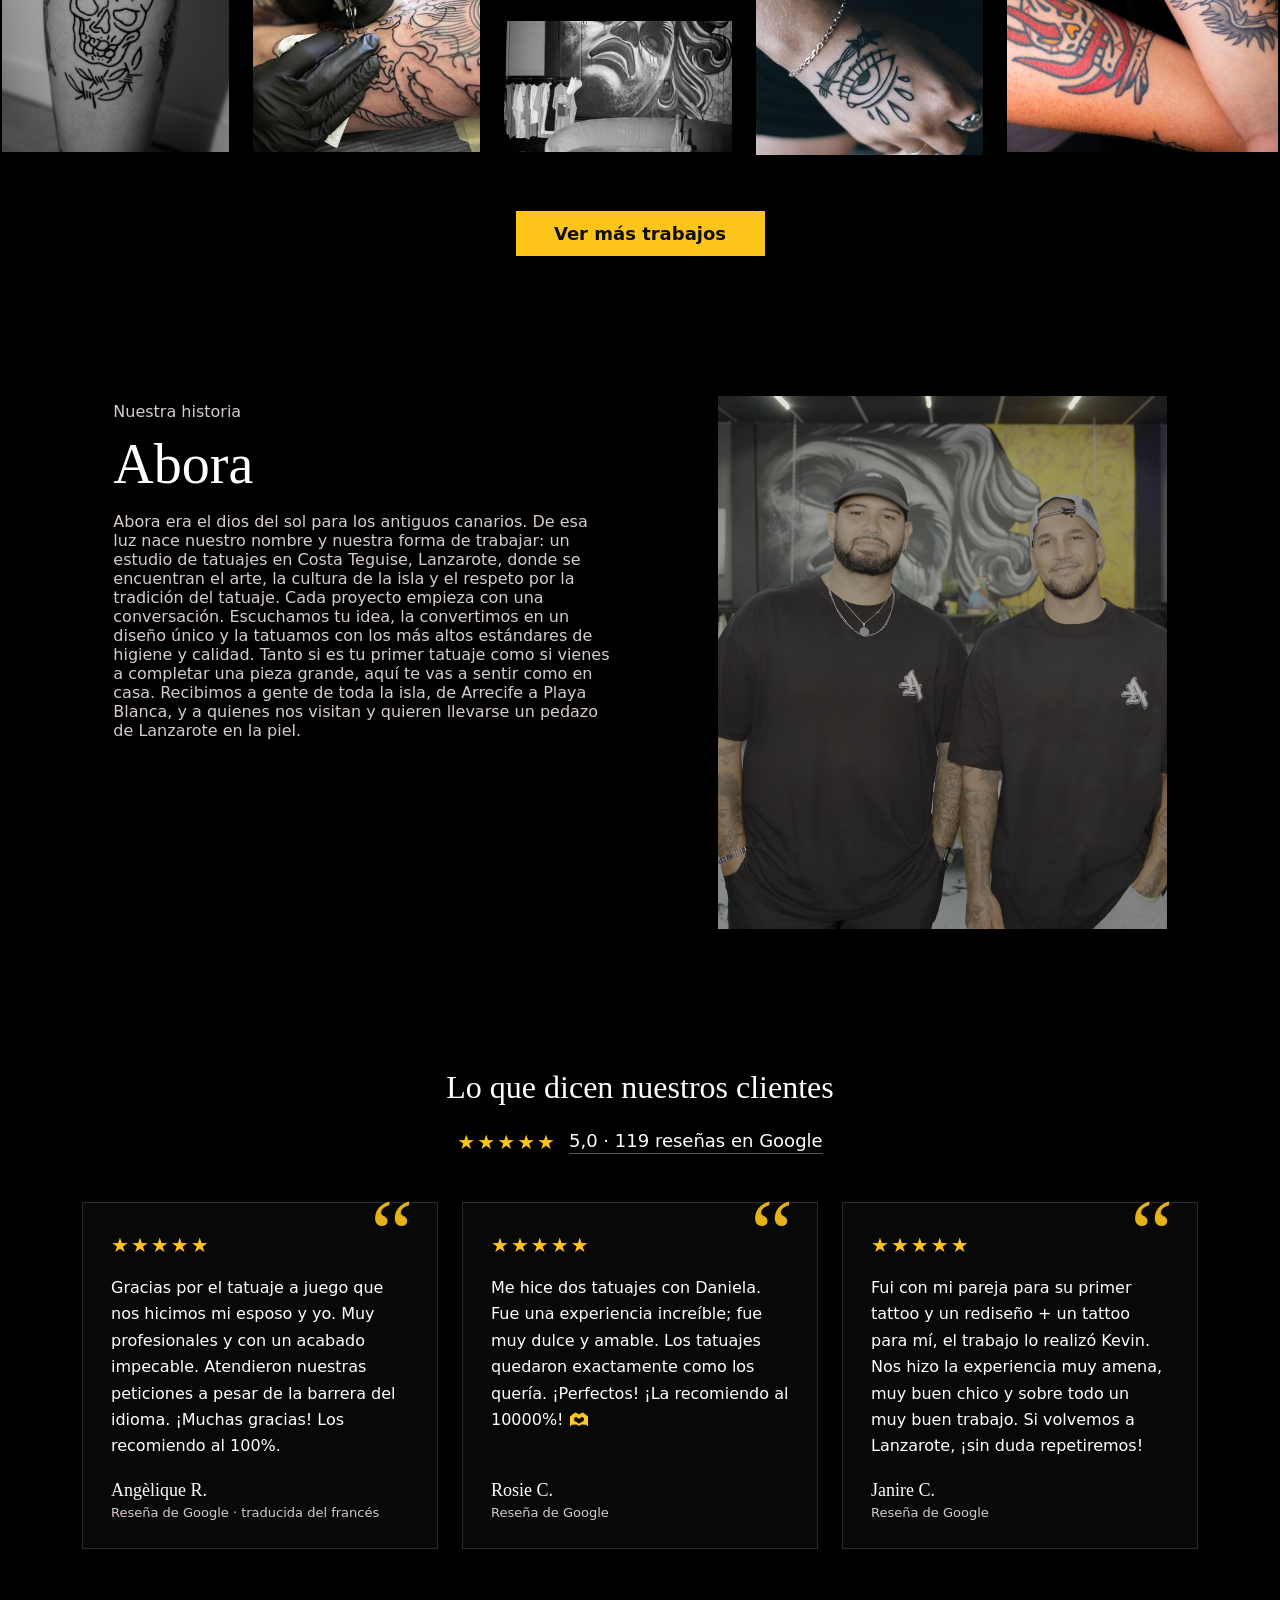
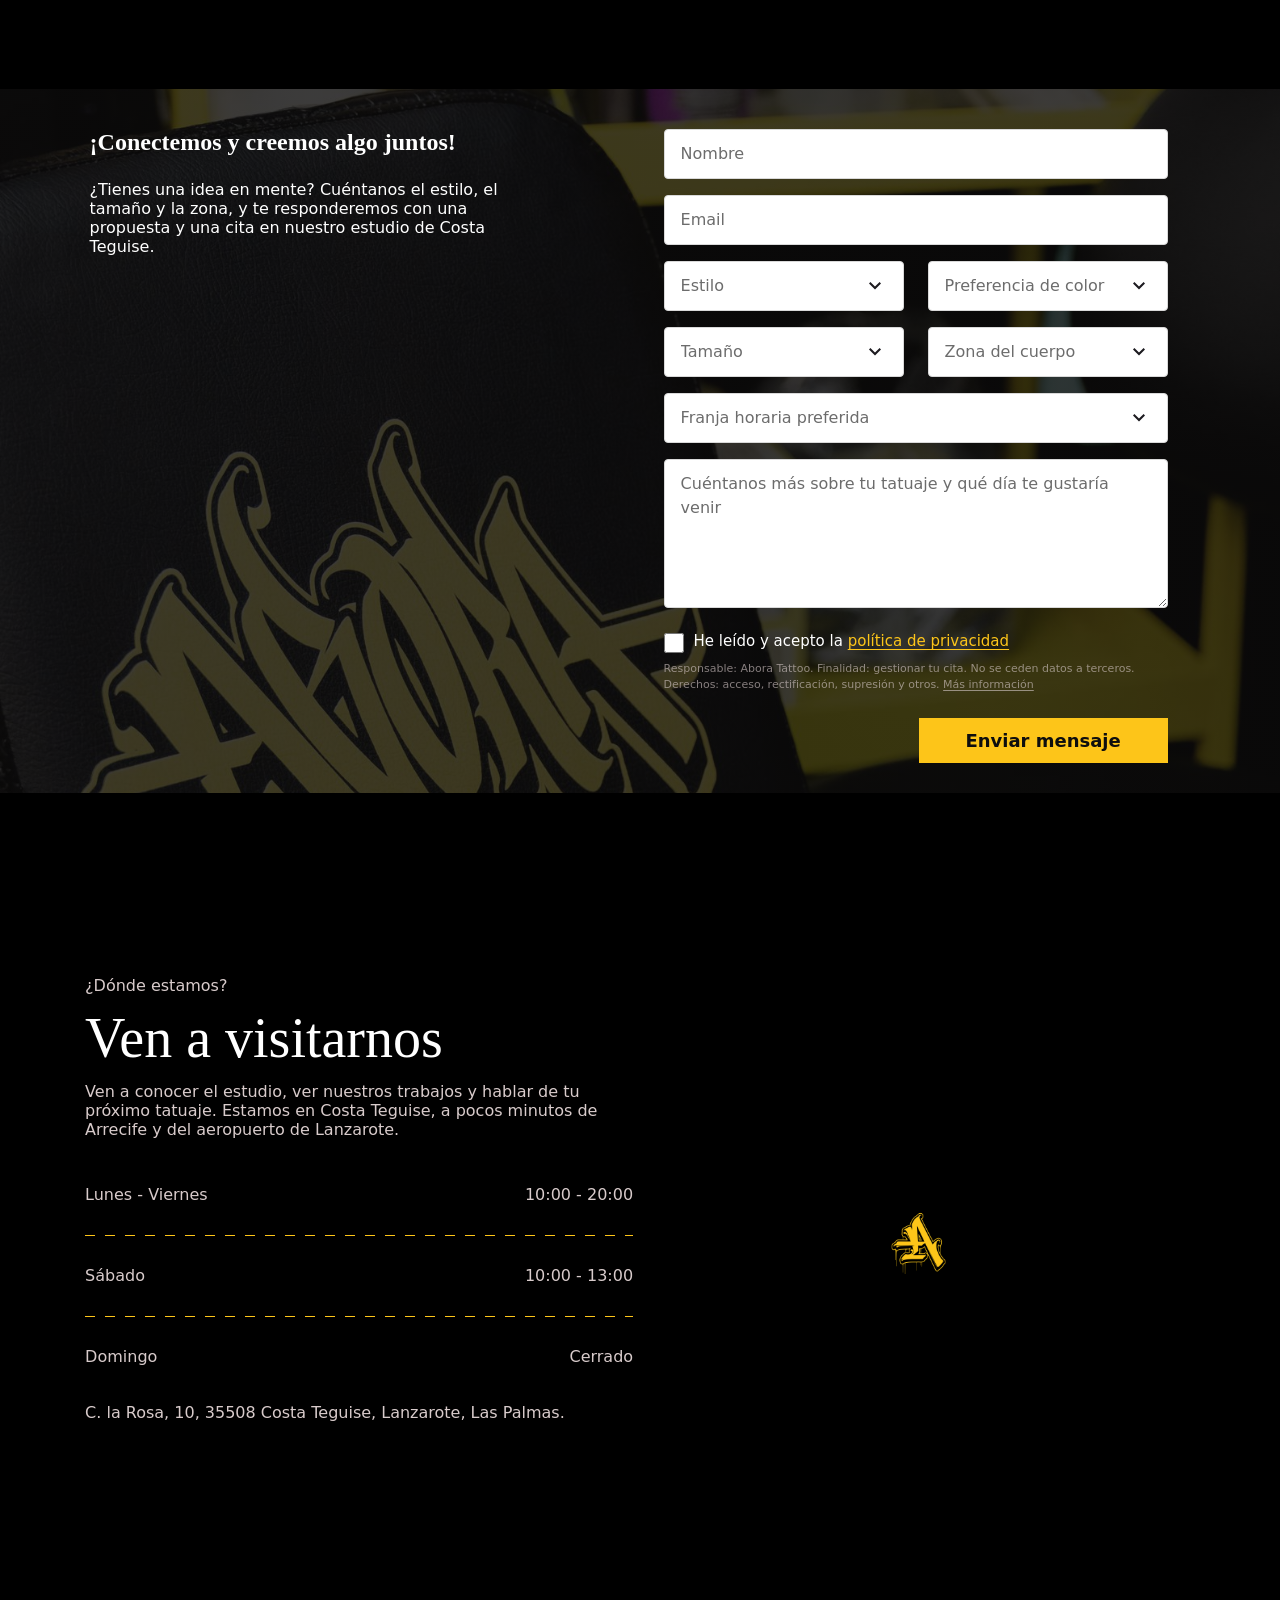
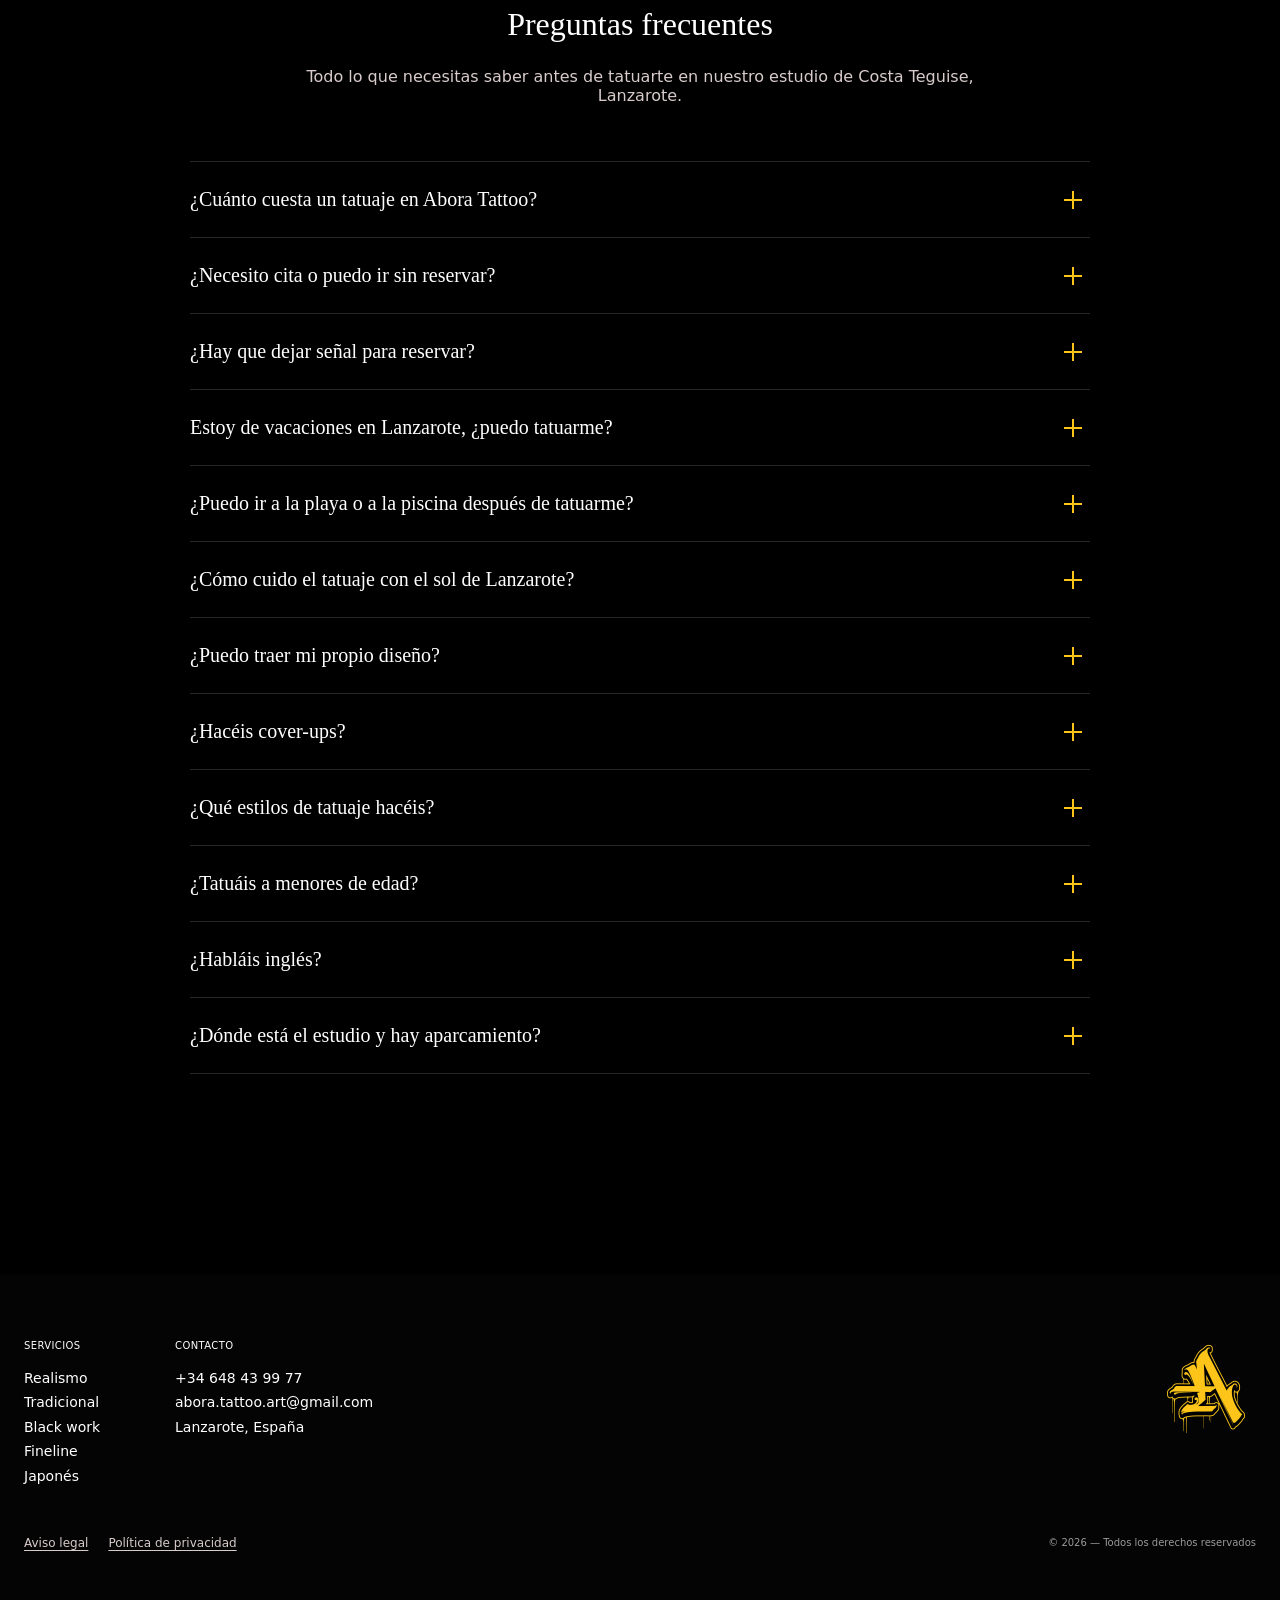
==== commit 4bd1e931: "Aviso legal, política de privacidad y casilla de aceptación en el formulario (ES/EN)" ====
--- a/index.html
+++ b/index.html
@@ -525,6 +525,15 @@
               <label class="visually-hidden" for="f-message" data-i18n="form.message">Cuéntanos más sobre tu tatuaje y qué día te gustaría venir</label>
               <textarea class="field field--area" name="message" id="f-message" placeholder="Cuéntanos más sobre tu tatuaje y qué día te gustaría venir" data-i18n-placeholder="form.message"></textarea>
             </div>
+            <!-- Consentimiento (RGPD): casilla obligatoria + información básica de protección de datos -->
+            <div class="form__consent">
+              <div class="form__check">
+                <input type="checkbox" name="privacy" id="f-privacy" value="yes" aria-describedby="err-privacy" required>
+                <label for="f-privacy"><span data-i18n="form.privacyBefore">He leído y acepto la</span> <a href="privacidad.html" target="_blank" data-i18n="form.privacyLink">política de privacidad</a></label>
+              </div>
+              <p class="field-error" id="err-privacy" hidden></p>
+              <p class="form__legal"><span data-i18n="form.legalInfo">Responsable: Abora Tattoo. Finalidad: gestionar tu cita. No se ceden datos a terceros. Derechos: acceso, rectificación, supresión y otros.</span> <a href="privacidad.html" target="_blank" data-i18n="form.legalMore">Más información</a></p>
+            </div>
             <!-- Anti-spam: campo trampa invisible. Las personas no lo ven; los bots lo rellenan y su envío se descarta. -->
             <div class="form__hp" aria-hidden="true">
               <label for="f-botcheck">No rellenes este campo</label>
@@ -647,7 +656,13 @@
         </div>
         <img class="footer__logo" src="assets/img/logo.png" alt="Abora Tattoo" width="100" height="100" loading="lazy">
       </div>
-      <p class="footer__copy">© <span id="year">2025</span> — <span data-i18n="footer.rights">Todos los derechos reservados</span></p>
+      <div class="footer__bottom">
+        <nav class="footer__legal" aria-label="Legal">
+          <a href="aviso-legal.html" data-i18n="footer.legal">Aviso legal</a>
+          <a href="privacidad.html" data-i18n="footer.privacy">Política de privacidad</a>
+        </nav>
+        <p class="footer__copy">© <span id="year">2025</span> — <span data-i18n="footer.rights">Todos los derechos reservados</span></p>
+      </div>
     </div>
   </footer>
 
--- a/css/styles.css
+++ b/css/styles.css
@@ -1265,3 +1265,74 @@
   .reviews { padding: 0 16px; gap: 36px; }
   .review { padding: 28px 22px 24px; }
 }
+
+
+/* =========================================================
+   TEXTOS LEGALES: pie, casilla del formulario y páginas legales
+   ========================================================= */
+.footer__bottom {
+  display: flex;
+  justify-content: space-between;
+  align-items: center;
+  gap: 16px;
+  flex-wrap: wrap;
+}
+.footer__legal { display: flex; gap: 20px; flex-wrap: wrap; font-size: 12px; }
+.footer__legal a { color: var(--color-muted); text-decoration: underline; text-underline-offset: 3px; }
+.footer__legal a:hover { color: var(--color-accent); }
+
+/* Casilla de aceptación */
+.form__consent { align-self: stretch; display: flex; flex-direction: column; gap: 8px; }
+.form__check { display: flex; align-items: flex-start; gap: 10px; font-size: 15px; color: var(--color-text); }
+.form__check input {
+  flex-shrink: 0;
+  width: 20px;
+  height: 20px;
+  margin-top: 1px;
+  accent-color: var(--color-accent);
+  cursor: pointer;
+}
+.form__check input.is-invalid { outline: 2px solid #ff6b6b; outline-offset: 2px; }
+.form__check label { cursor: pointer; }
+.form__check a { color: var(--color-accent); text-decoration: underline; text-underline-offset: 3px; }
+/* Información básica de protección de datos: "letra pequeña", discreta */
+.form__legal { font-size: 11px; line-height: 1.5; color: rgba(216, 203, 203, 0.6); }
+.form__legal a { color: inherit; text-decoration: underline; text-underline-offset: 2px; }
+.form__legal a:hover, .form__legal a:focus-visible { color: var(--color-muted); }
+
+/* Páginas legales */
+.legal { padding: 64px 24px 120px; }
+.legal__inner {
+  width: 800px;
+  max-width: 100%;
+  margin: 0 auto;
+  font-weight: 300;
+  font-size: 16px;
+  line-height: 1.7;
+  color: var(--color-muted);
+}
+.legal__title {
+  font-family: var(--font-serif);
+  font-weight: 500;
+  font-size: clamp(36px, 6vw, 56px);
+  line-height: 1.1;
+  color: var(--color-text);
+}
+.legal__updated { margin: 12px 0 32px; font-size: 14px; }
+.legal__inner h2 {
+  margin: 40px 0 12px;
+  font-family: var(--font-serif);
+  font-weight: 500;
+  font-size: 24px;
+  color: var(--color-text);
+}
+.legal__inner p { margin-bottom: 12px; }
+.legal__inner ul { list-style: disc; padding-left: 22px; margin-bottom: 12px; }
+.legal__inner li { margin-bottom: 6px; }
+.legal__inner strong { font-weight: 500; color: var(--color-text); }
+.legal__inner a { color: var(--color-accent); text-decoration: underline; text-underline-offset: 3px; }
+
+@media (max-width: 760px) {
+  .legal { padding: 40px 16px 72px; }
+  .footer__bottom { flex-direction: column; align-items: flex-start; }
+}
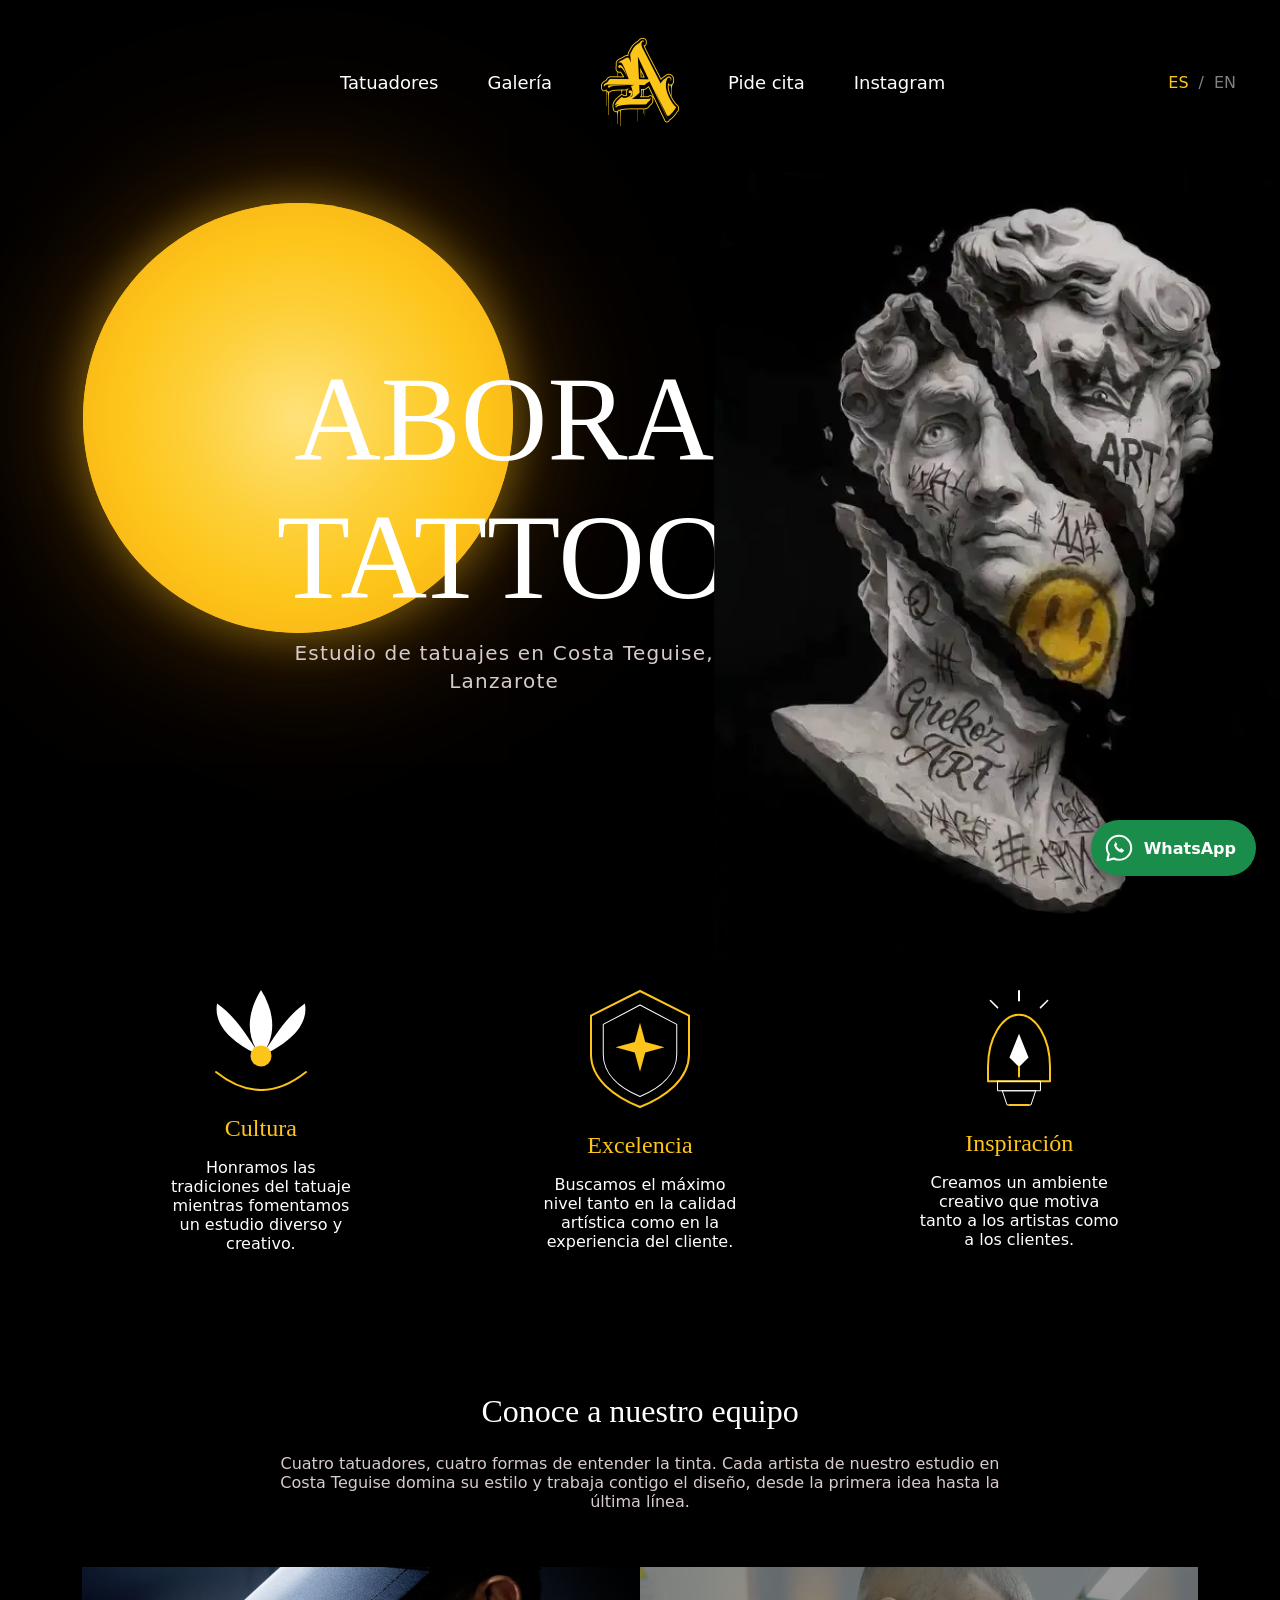
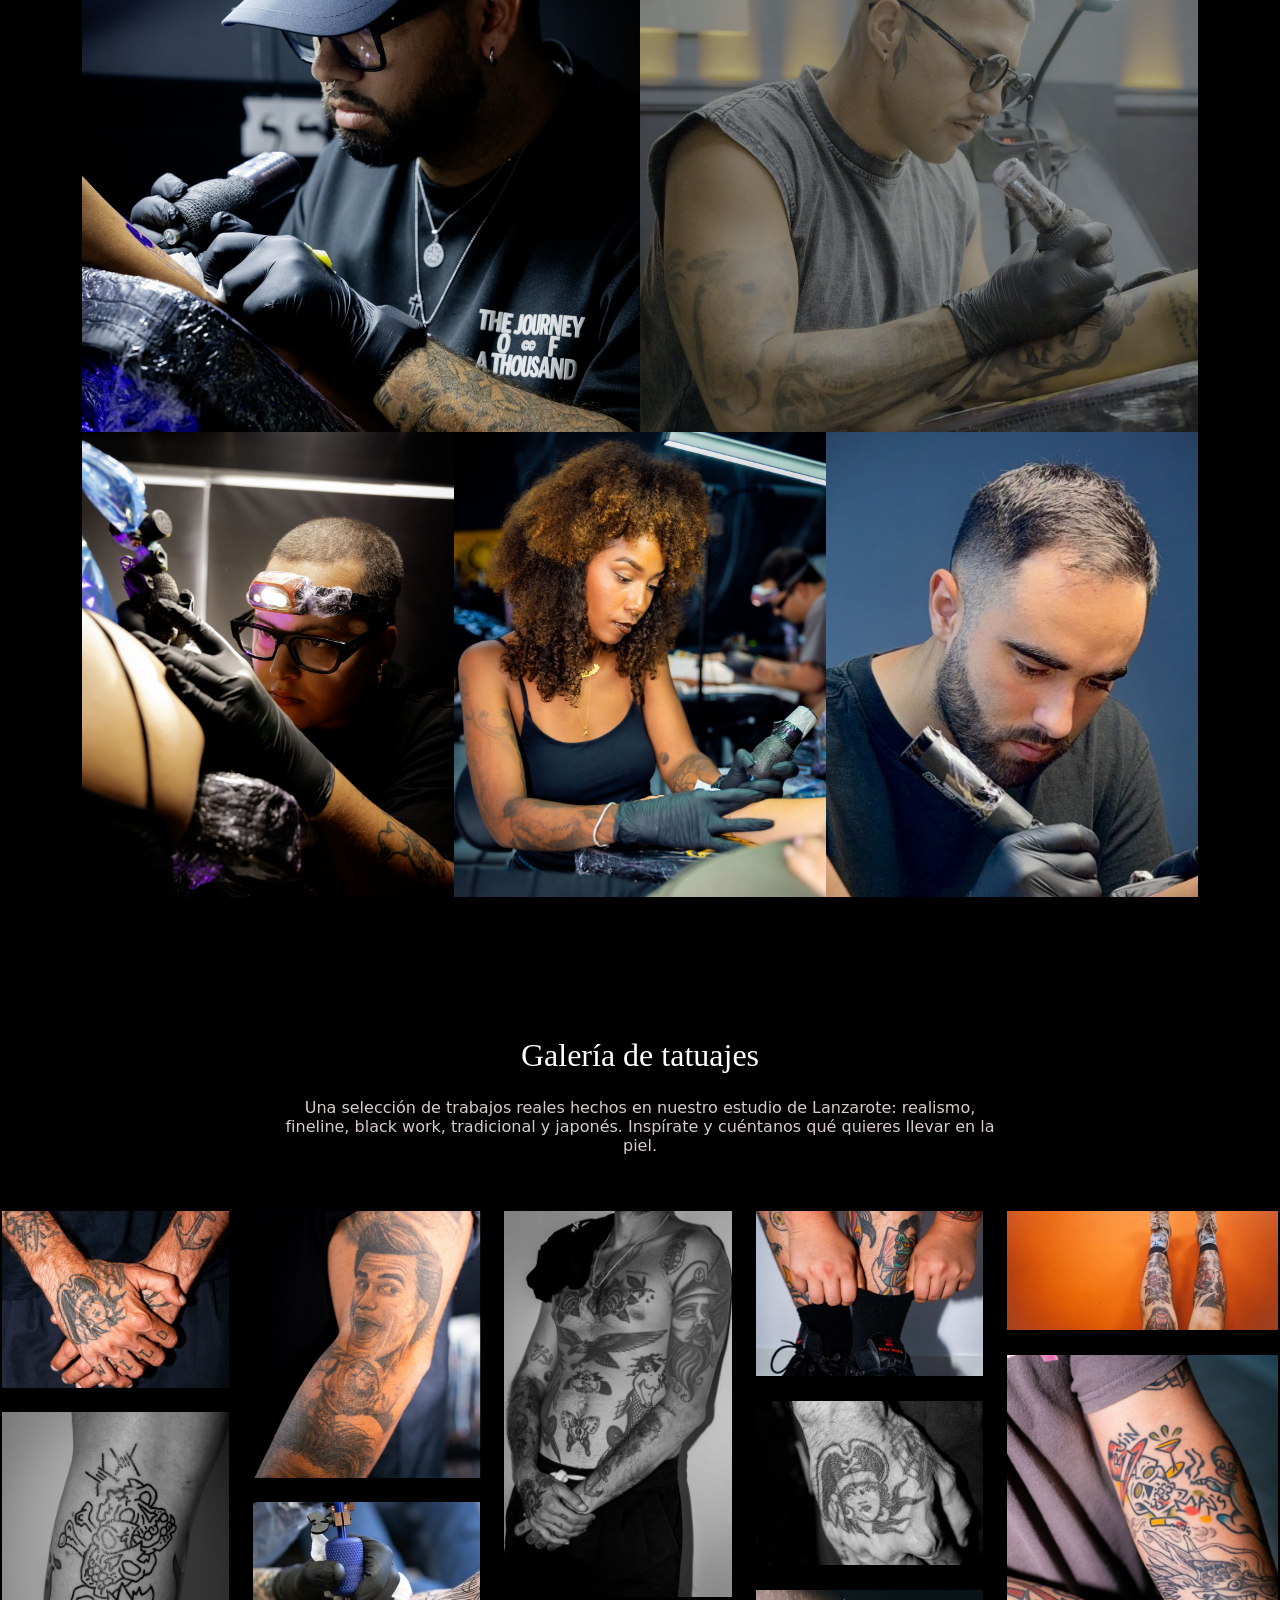
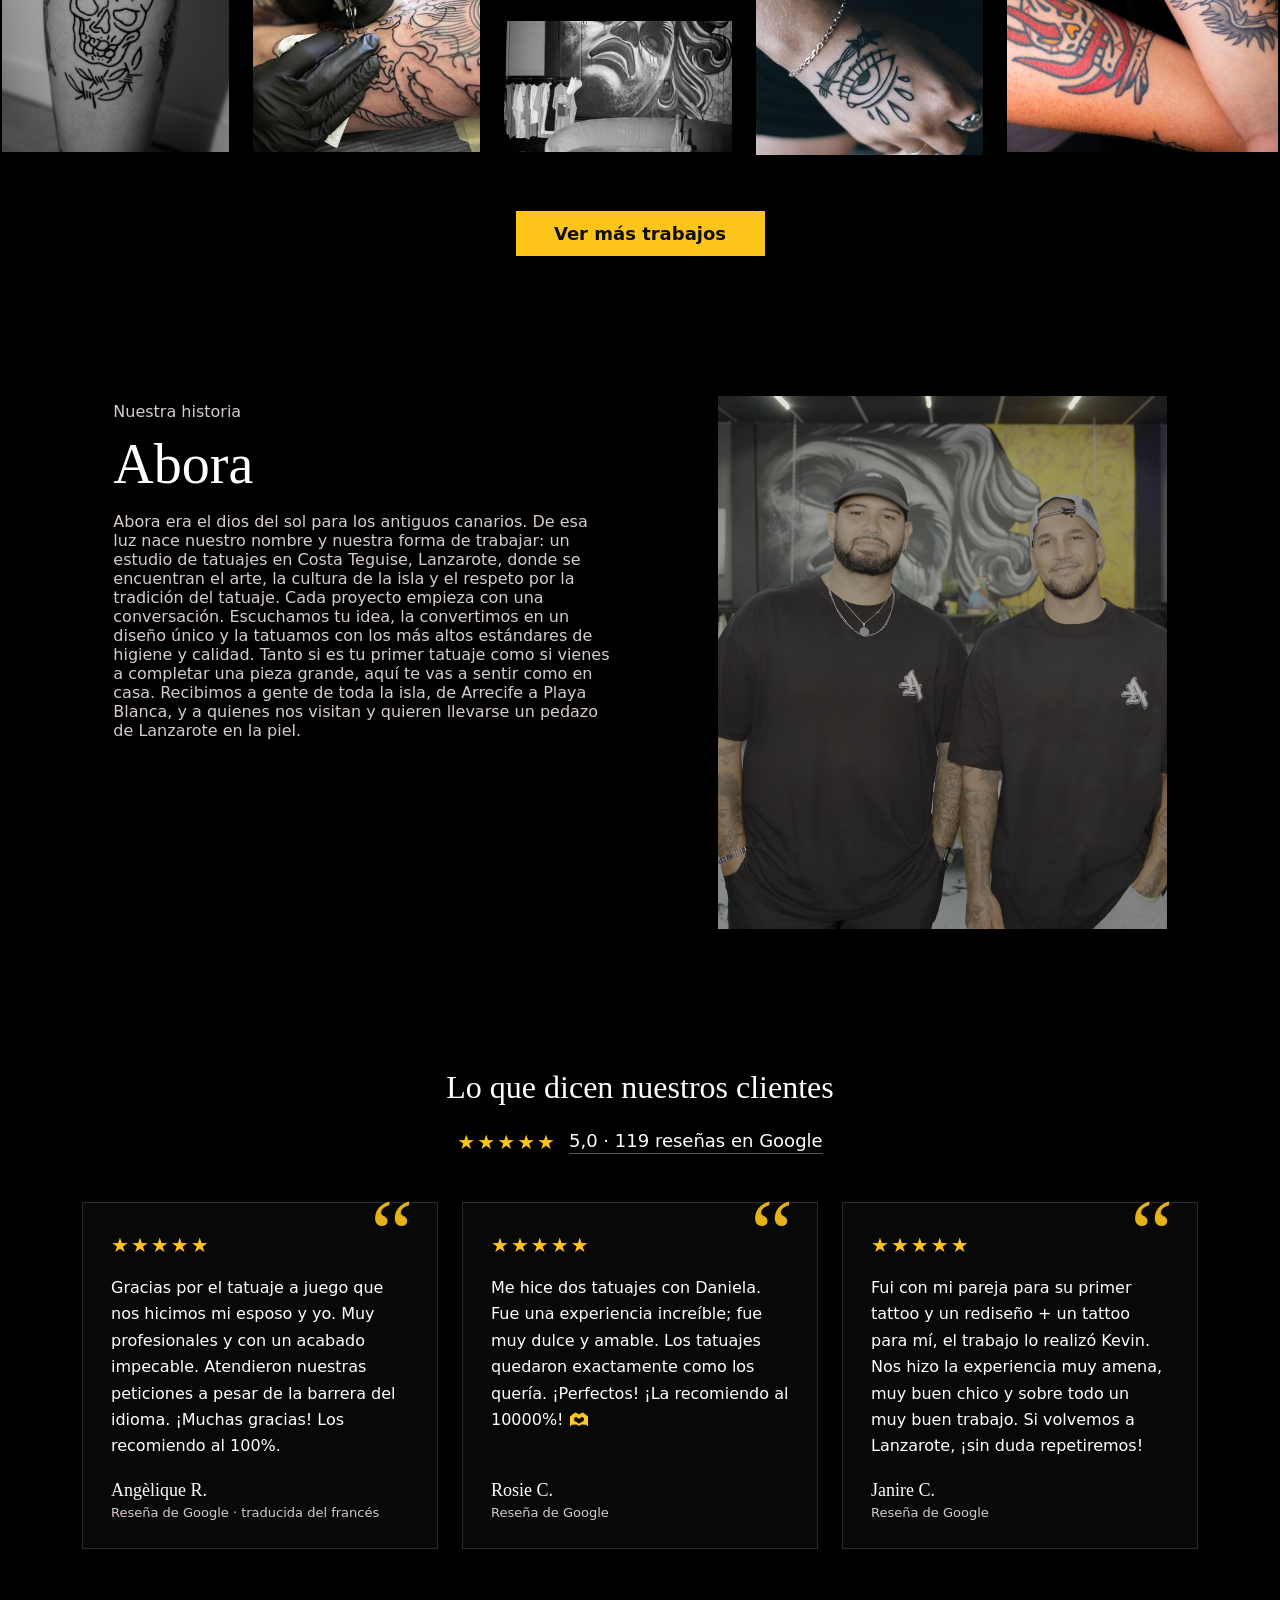
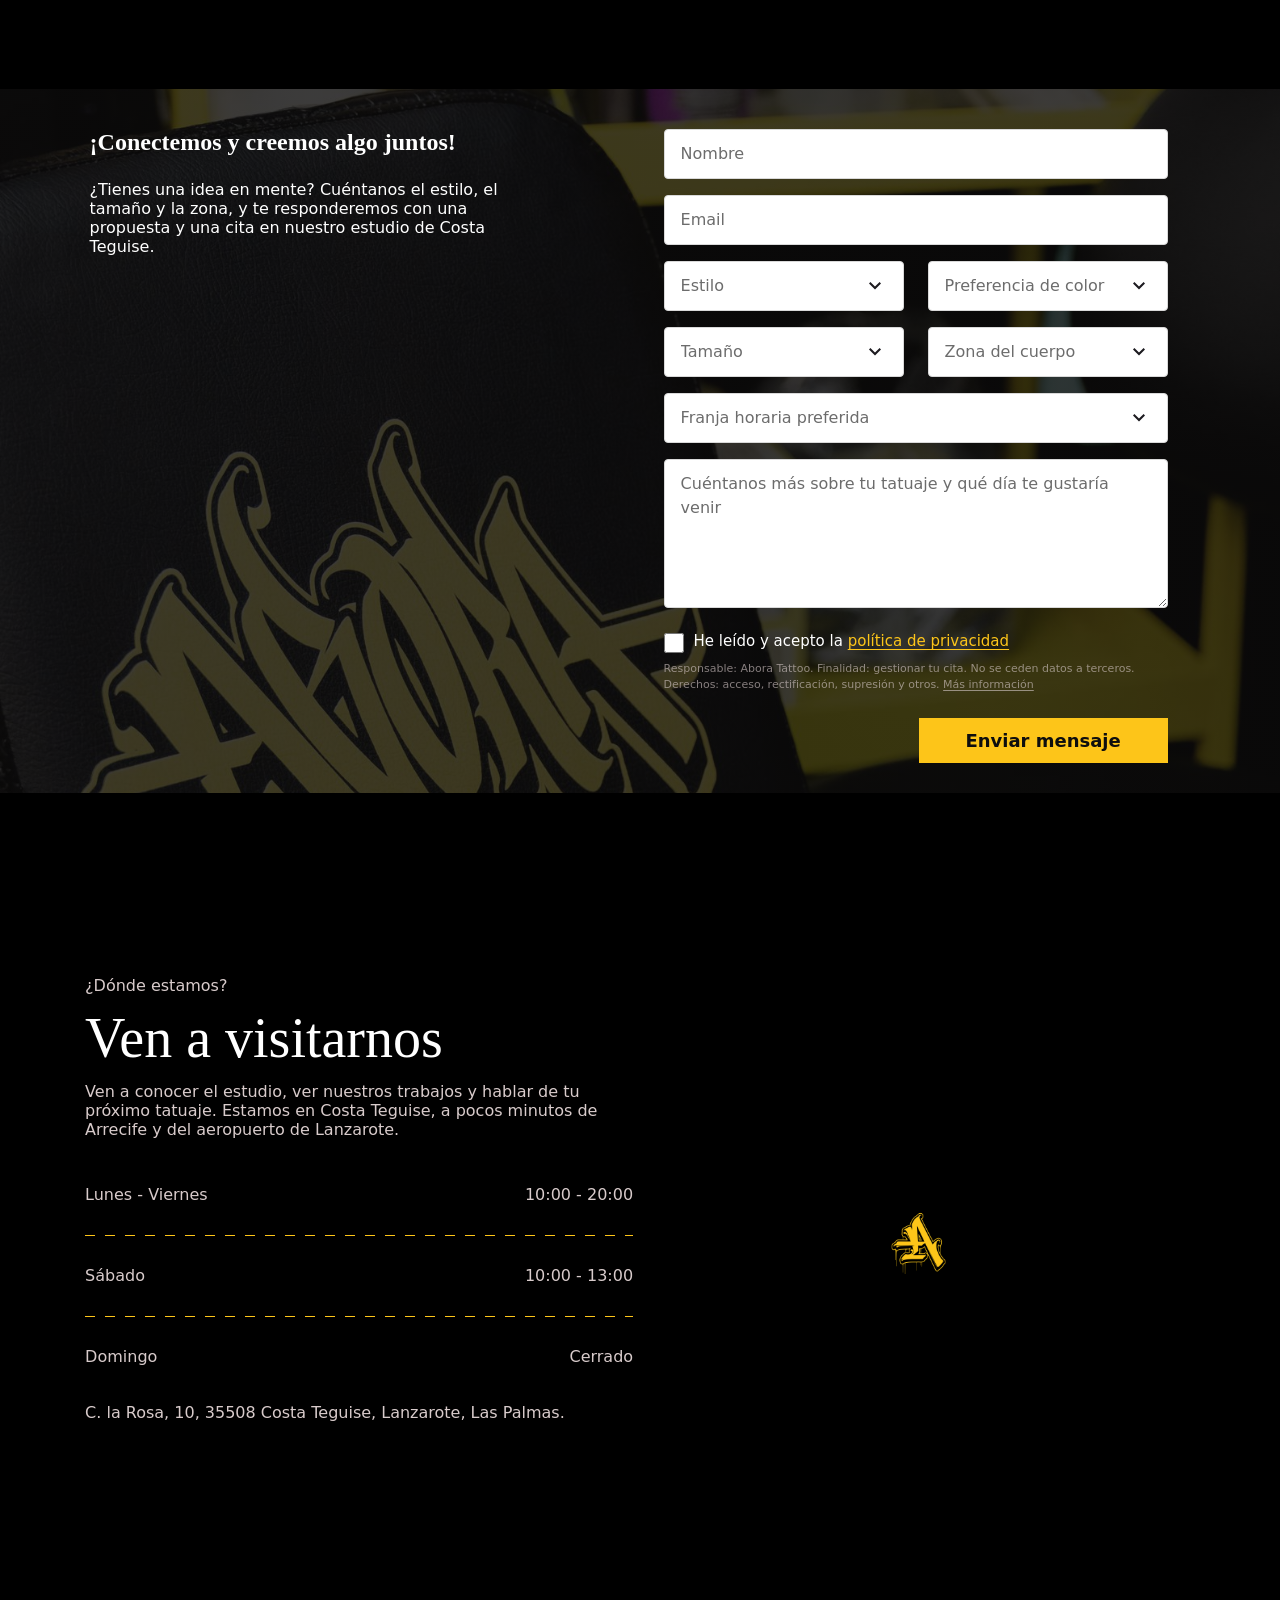
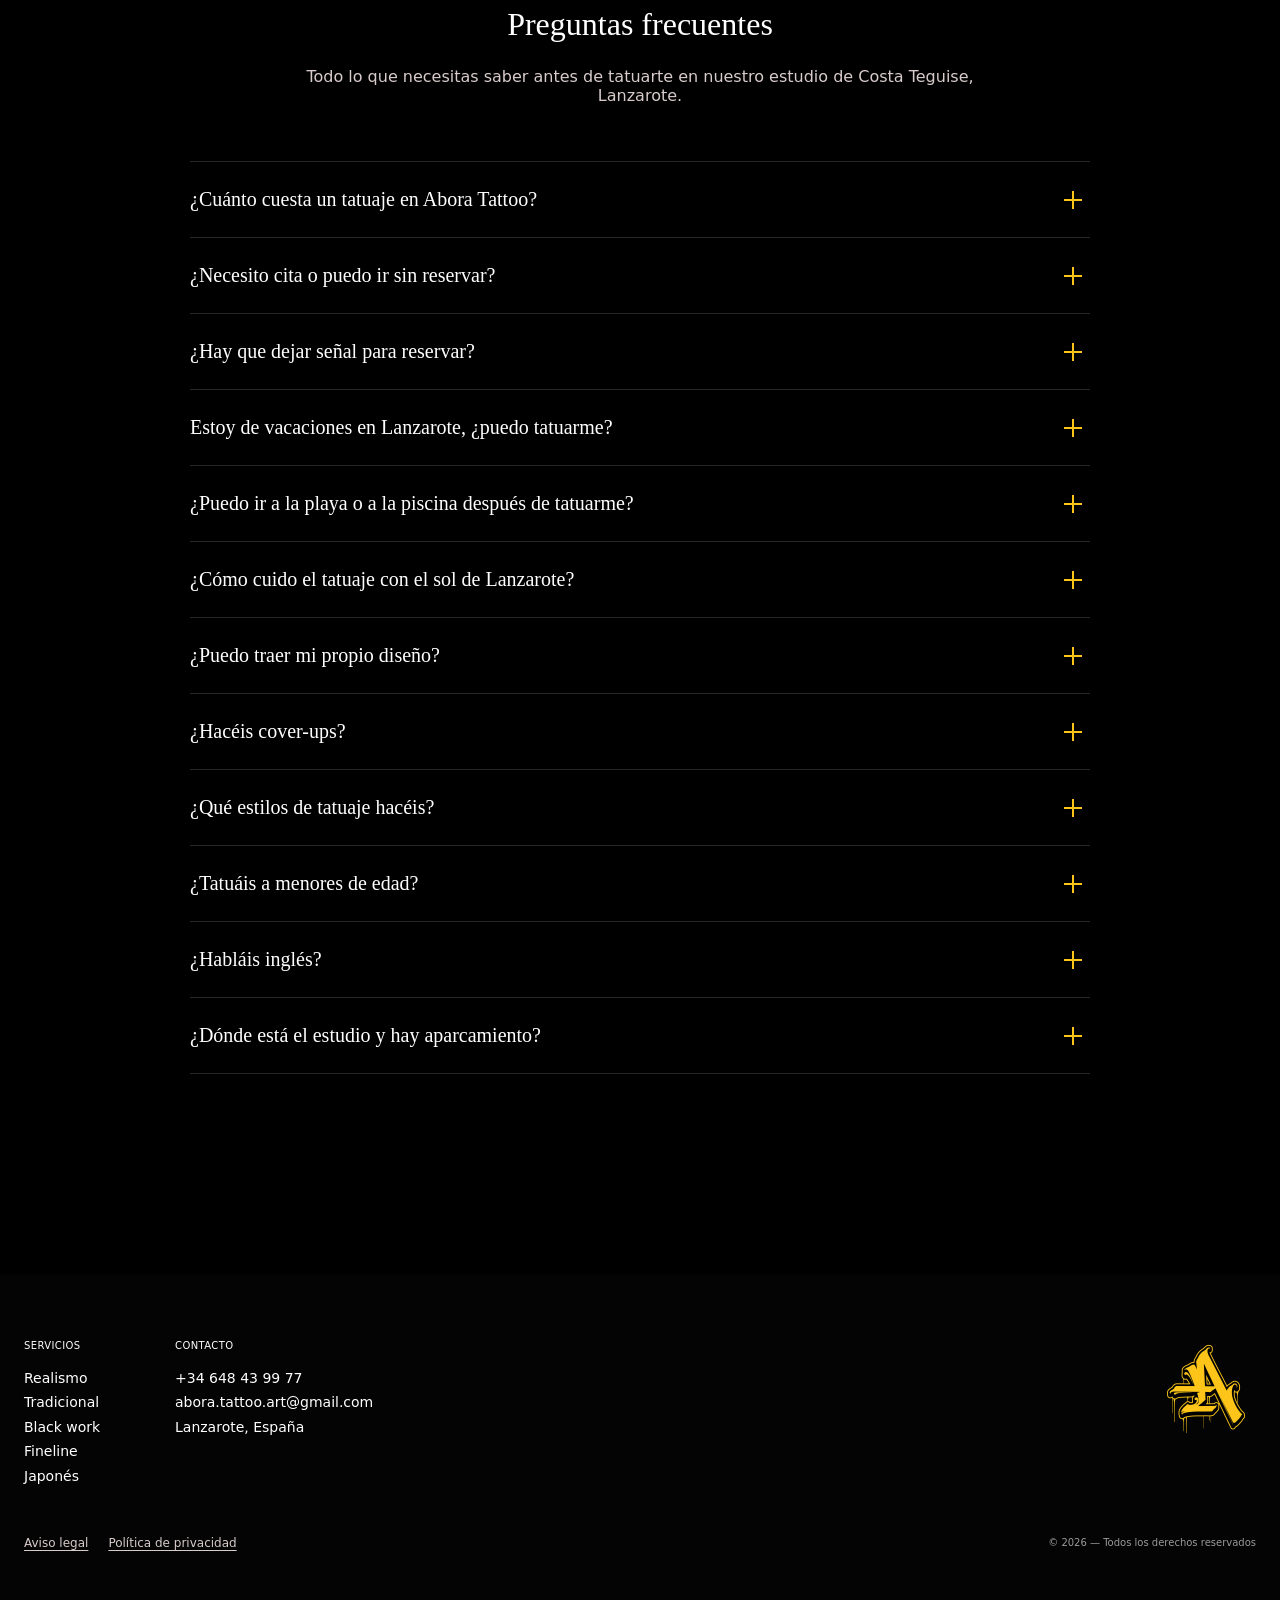
==== commit 4a11bfca: "Hero: animación de la estatua con fotogramas (funciona en móvil)" ====
--- a/index.html
+++ b/index.html
@@ -13,6 +13,20 @@
   <link rel="alternate" hreflang="en" href="https://aboratattoo.es/en/">
   <link rel="alternate" hreflang="x-default" href="https://aboratattoo.es/">
   <!-- /i18n:alternates -->
+  <!-- i18n:social (generado por build.js) -->
+  <meta property="og:type" content="website">
+  <meta property="og:site_name" content="Abora Tattoo">
+  <meta property="og:title" content="Estudio de tatuajes en Lanzarote | Abora Tattoo – Costa Teguise">
+  <meta property="og:description" content="Abora Tattoo, estudio de tatuajes en Costa Teguise, Lanzarote. Realismo, fineline, tradicional, black work y japonés. Pide cita con nuestros tatuadores.">
+  <meta property="og:url" content="https://aboratattoo.es/">
+  <meta property="og:image" content="https://aboratattoo.es/assets/img/og-image.jpg">
+  <meta property="og:image:width" content="1200">
+  <meta property="og:image:height" content="630">
+  <meta property="og:image:alt" content="Tatuadores de Abora Tattoo en el estudio de Costa Teguise, Lanzarote">
+  <meta property="og:locale" content="es_ES">
+  <meta property="og:locale:alternate" content="en_GB">
+  <meta name="twitter:card" content="summary_large_image">
+  <!-- /i18n:social -->
   <!-- i18n:faq-ld (generado por build.js a partir de js/i18n.js) -->
   <script type="application/ld+json">
   {
@@ -131,12 +145,17 @@
 
   <!-- Datos estructurados de negocio local (Google): estudio de tatuajes, dirección, teléfono, horario e Instagram.
        Horario igual que la ficha de Google Maps.
-       Cuando la web tenga dominio, añade aquí "url" y "image" con enlaces completos (https://...). -->
+       "url", "image" y "logo" apuntan al dominio aboratattoo.es. -->
   <script type="application/ld+json">
   {
     "@context": "https://schema.org",
     "@type": "TattooParlor",
+    "@id": "https://aboratattoo.es/#estudio",
     "name": "Abora Tattoo",
+    "alternateName": "Abora Tattoo & Gallery",
+    "url": "https://aboratattoo.es/",
+    "image": "https://aboratattoo.es/assets/img/og-image.jpg",
+    "logo": "https://aboratattoo.es/assets/img/logo.png",
     "description": "Estudio de tatuajes en Costa Teguise, Lanzarote. Realismo, fineline, tradicional americano, black work, dotwork y japonés.",
     "telephone": "+34 648 43 99 77",
     "address": {
@@ -234,8 +253,8 @@
           <span class="hero__subtitle" data-i18n="hero.subtitle">Estudio de tatuajes en Costa Teguise, Lanzarote</span>
         </h1>
       </div>
-      <!-- Video scrubbing: el fotograma sigue al scroll (ver initHeroScrub en js/main.js) -->
-      <video class="hero__statue hero__video-scrub" muted playsinline preload="auto"
+      <!-- Animación al hacer scroll: js/main.js (initHeroScrub) cambia este vídeo por un canvas con sus fotogramas -->
+      <video class="hero__statue hero__video-scrub" muted playsinline preload="none"
              poster="assets/img/hero-poster.jpg" width="489" height="736"
              aria-label="Busto clásico de mármol con grafitis que se agrieta y se recompone" data-i18n-aria="hero.video">
         <source src="assets/video/hero-scrub.mp4" type="video/mp4">
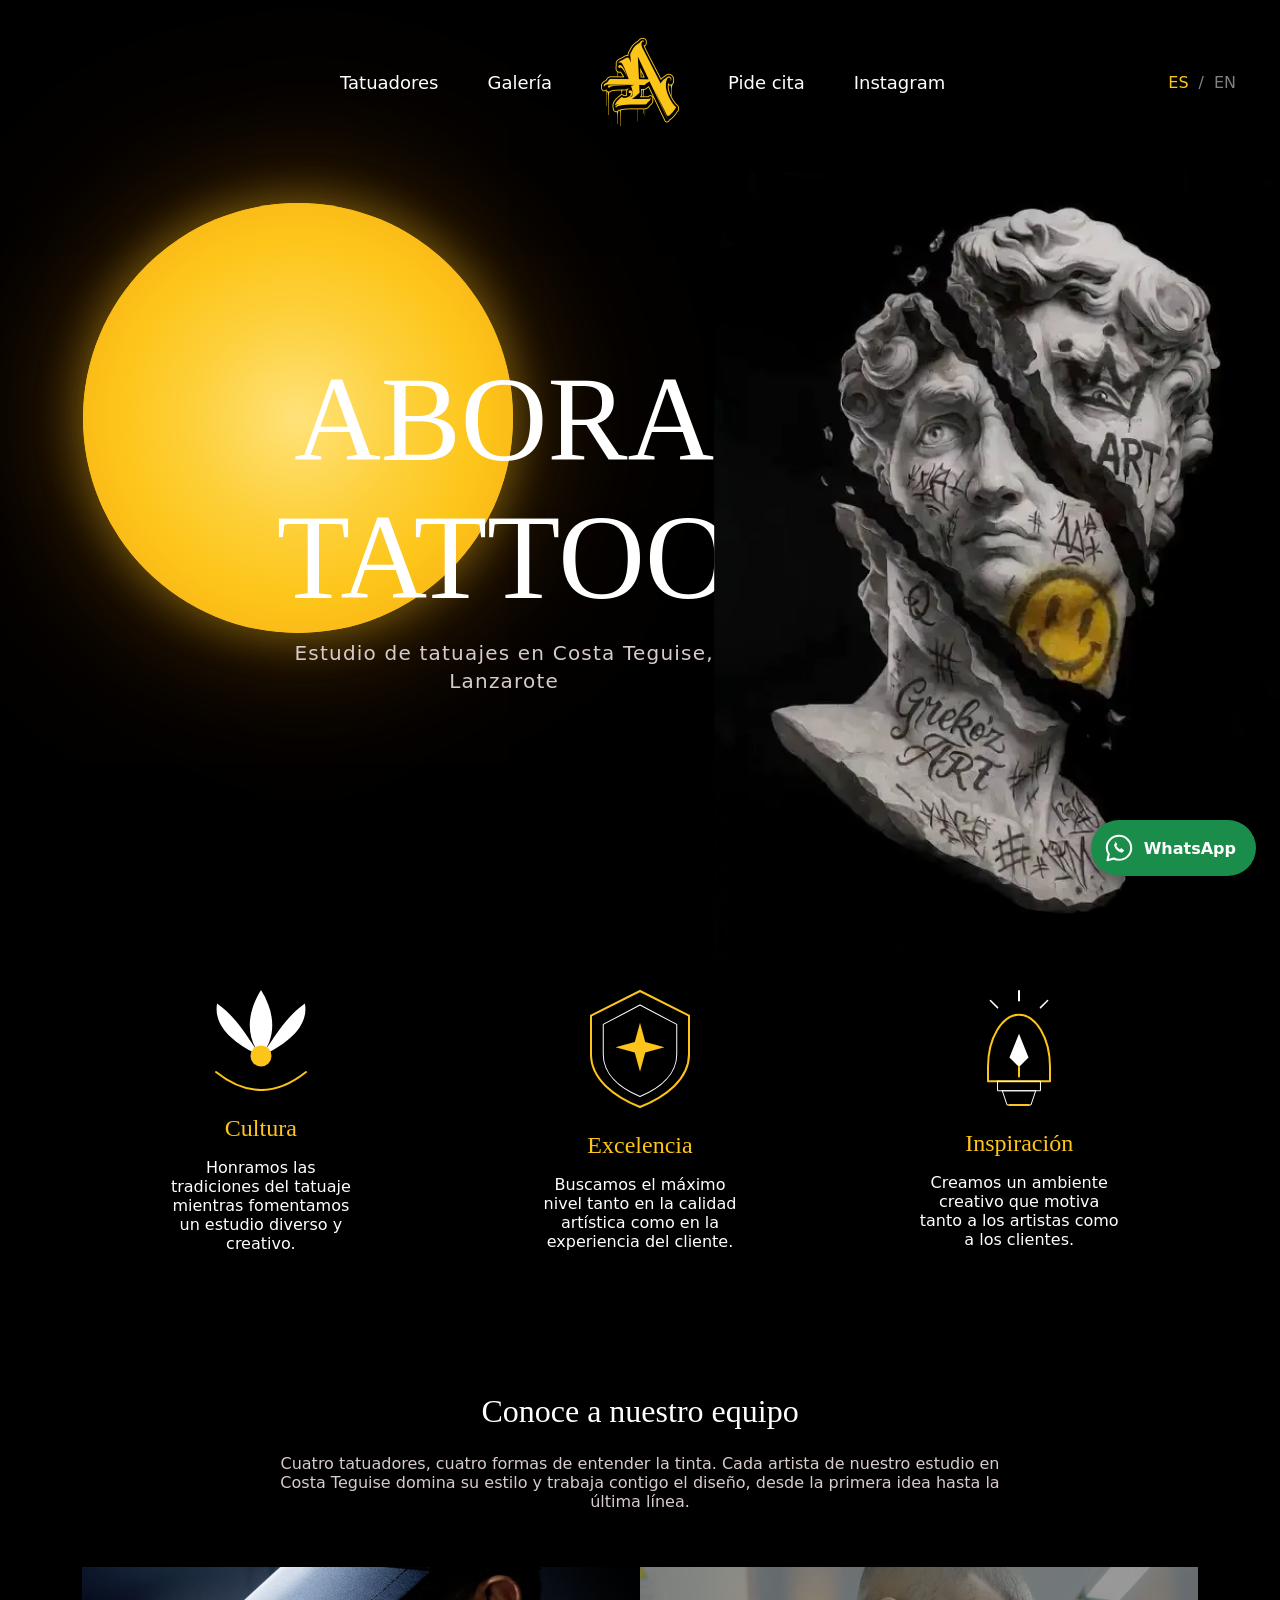
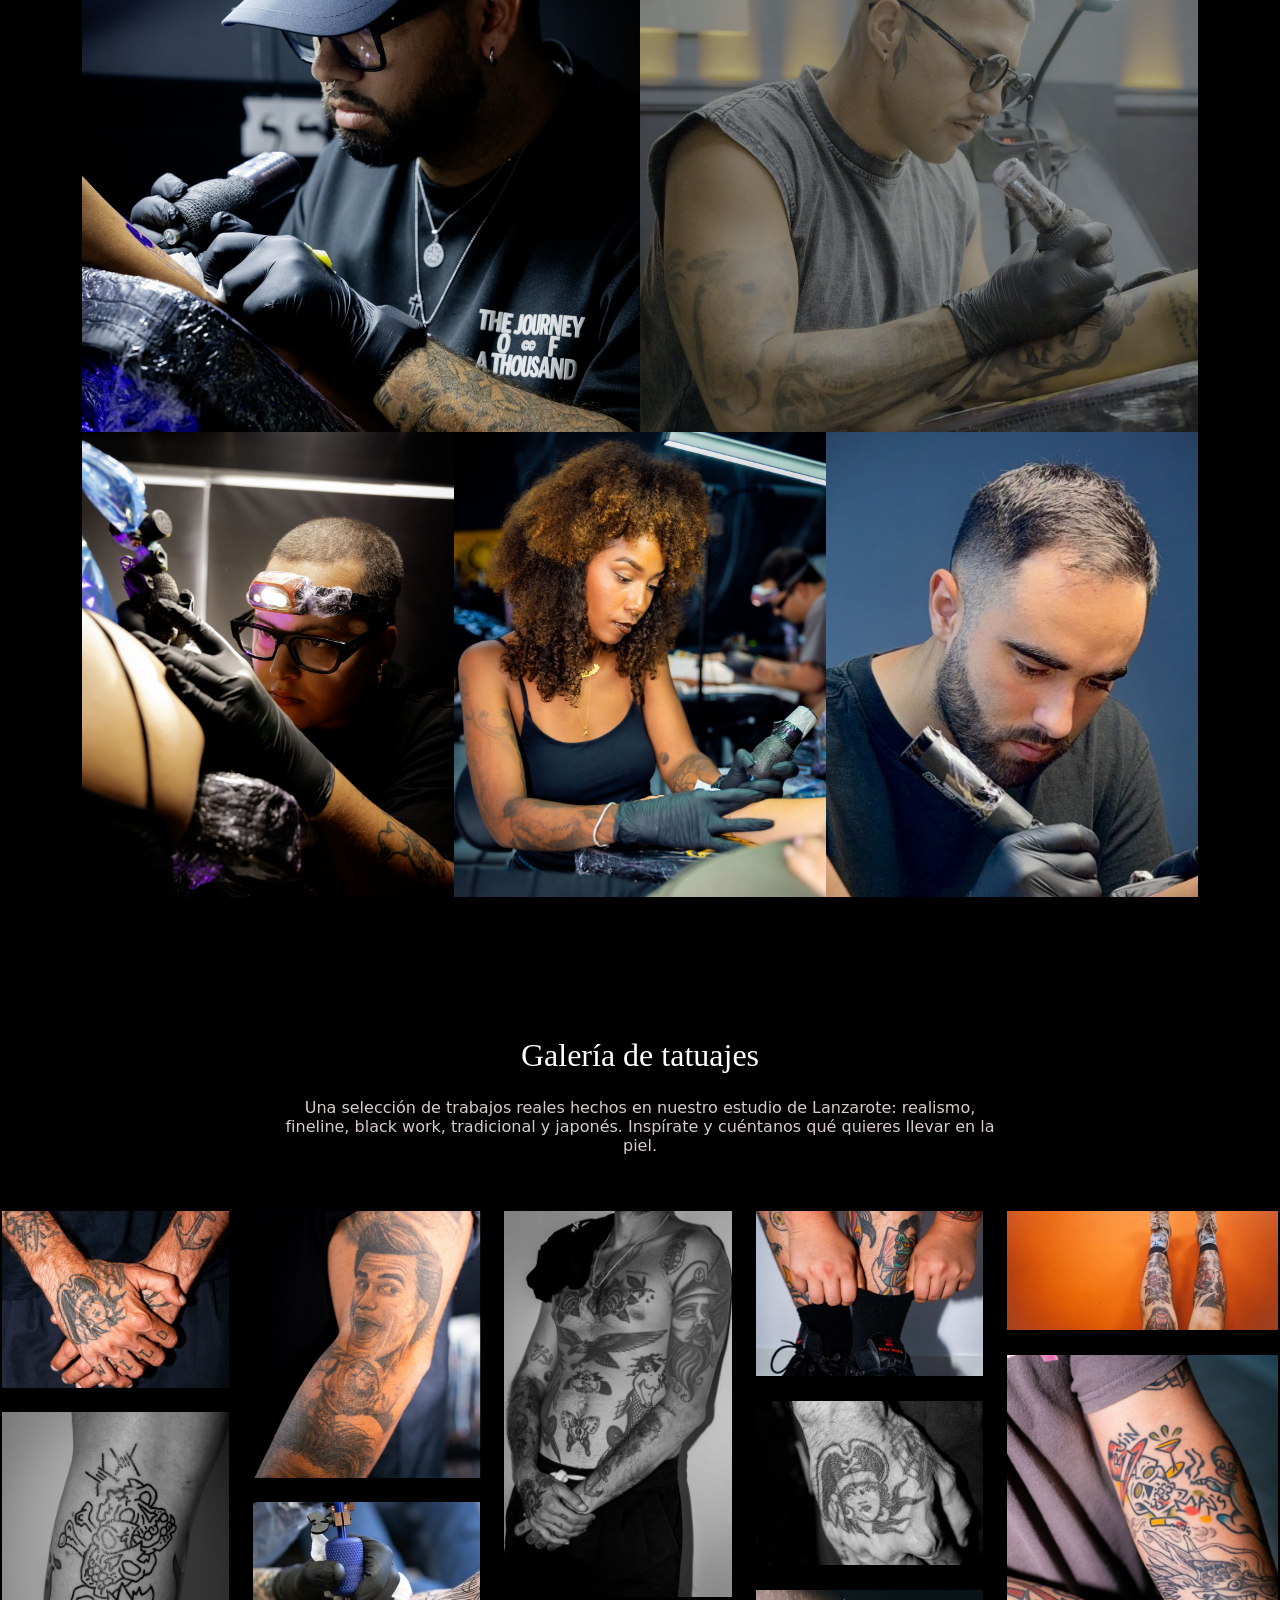
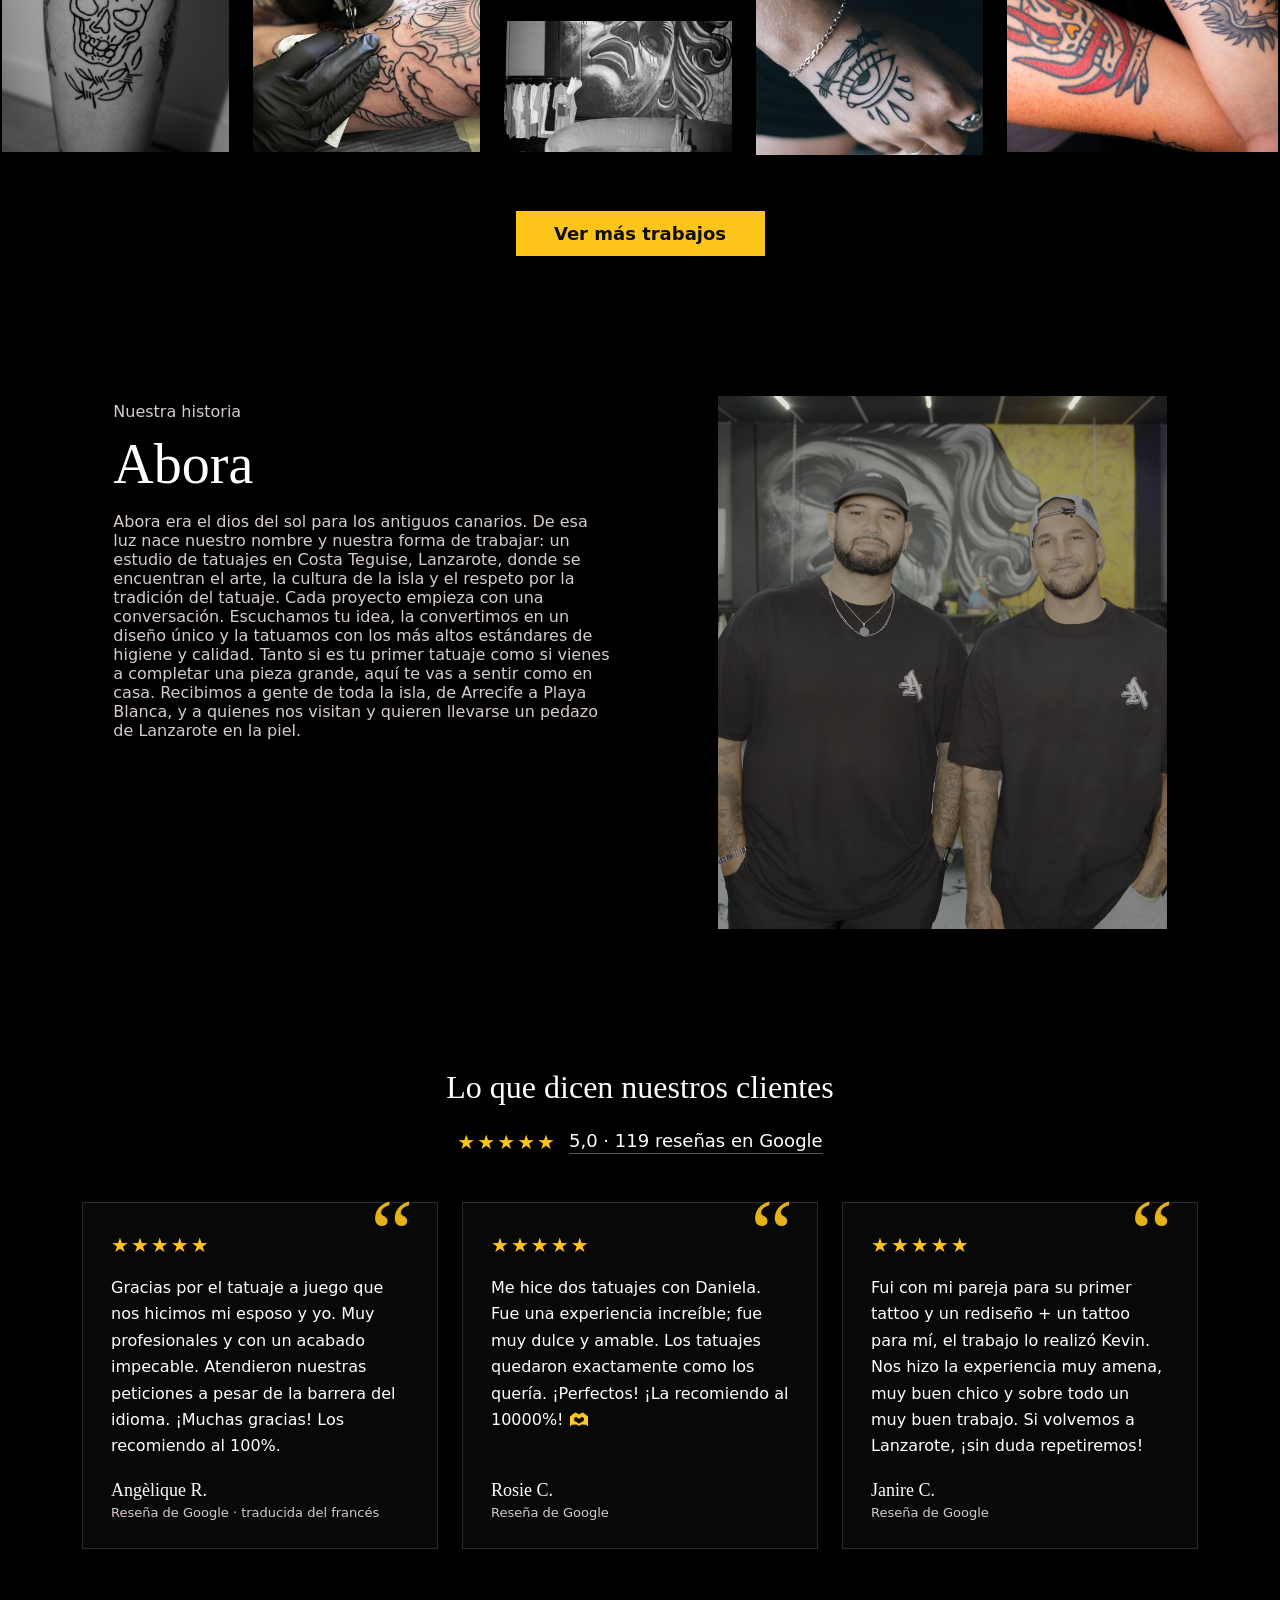
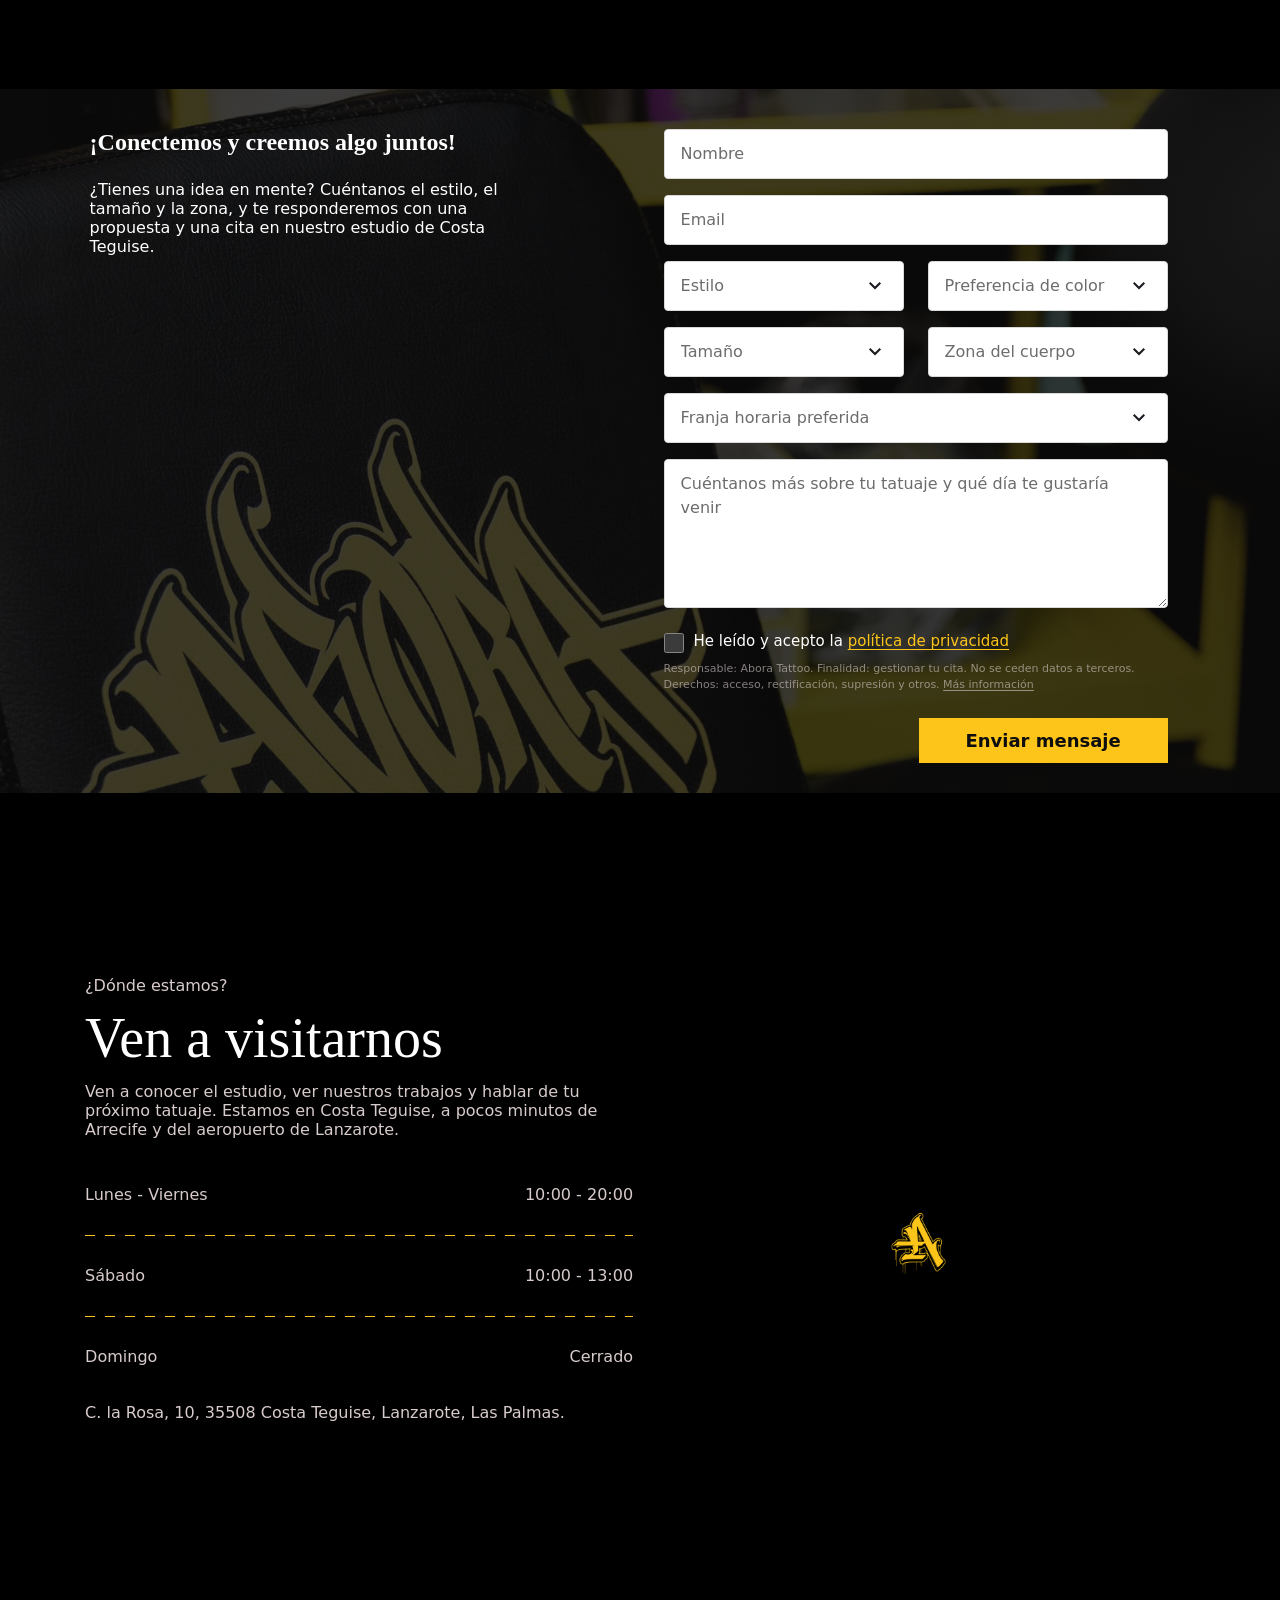
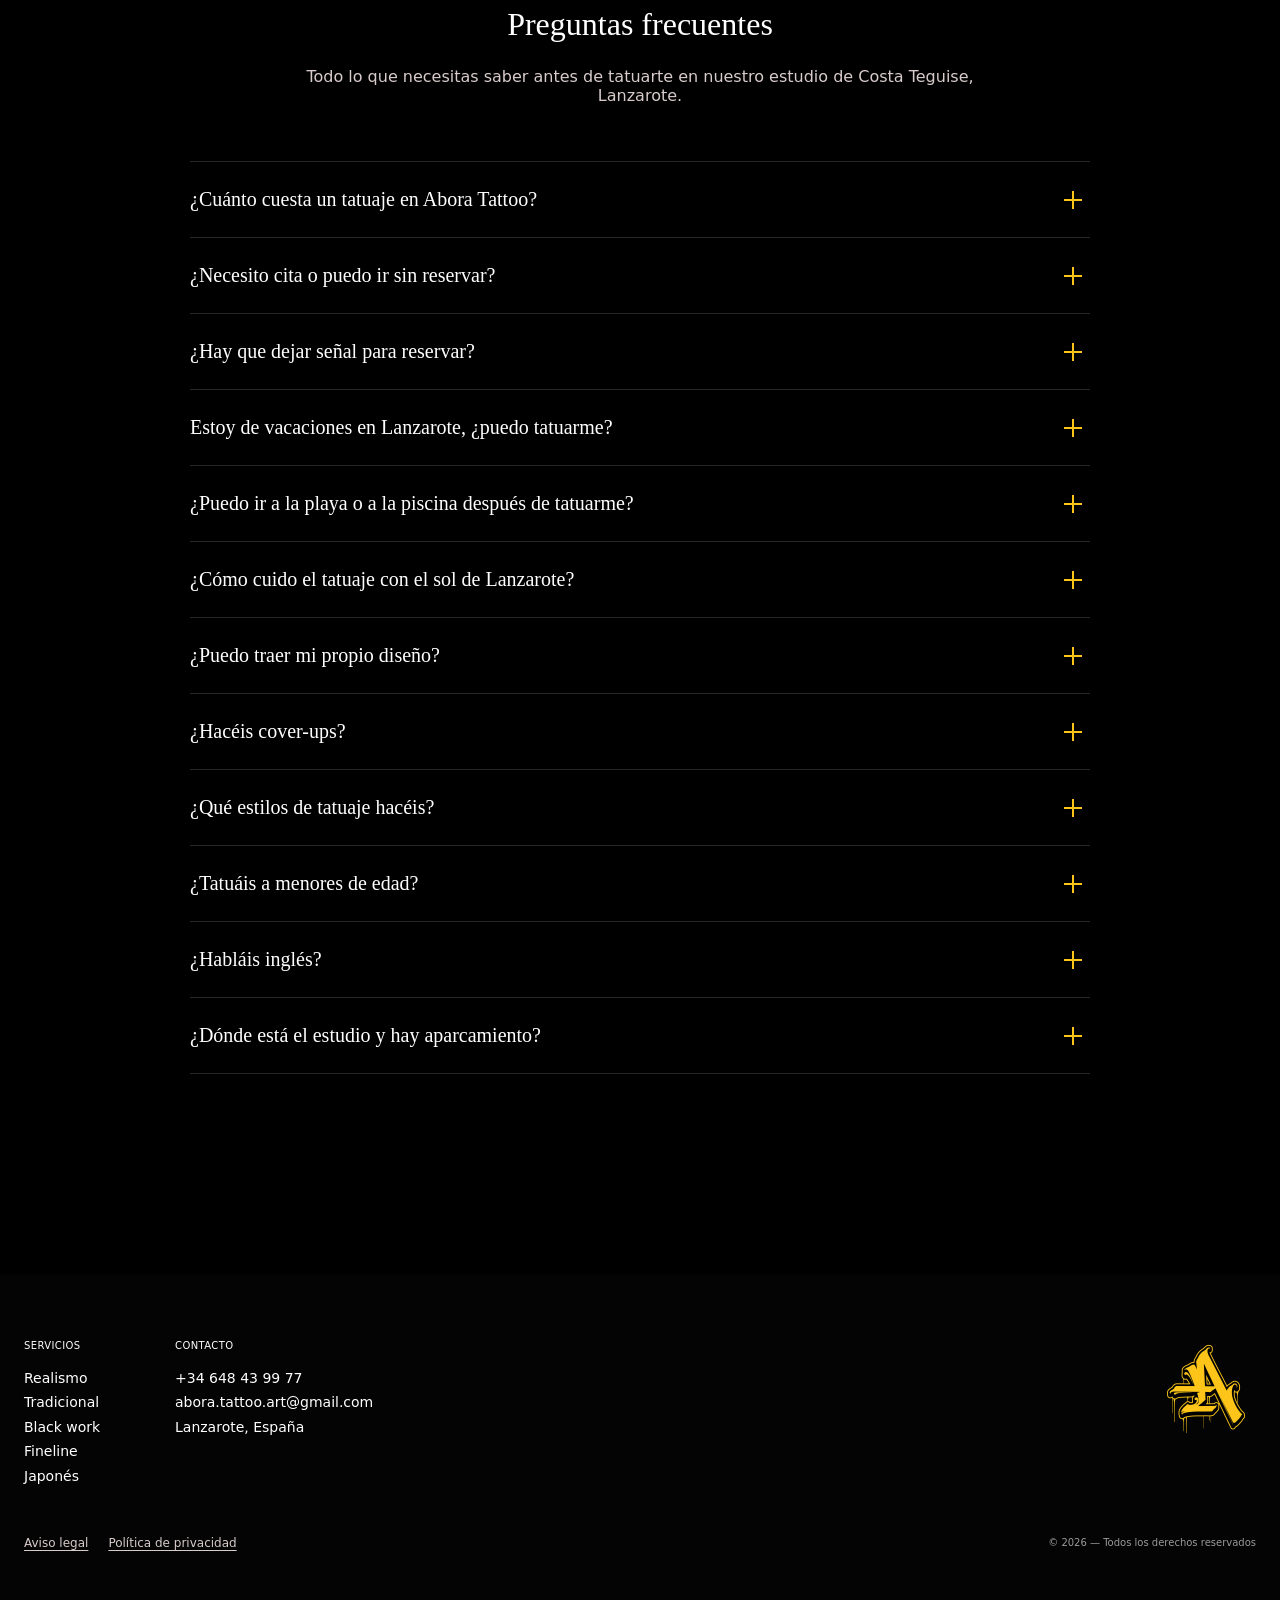
==== commit c0959a9f: "Móvil: icono del menú siempre blanco" ====
--- a/index.html
+++ b/index.html
@@ -3,6 +3,7 @@
 <head>
   <meta charset="UTF-8">
   <meta name="viewport" content="width=device-width, initial-scale=1.0">
+  <meta name="color-scheme" content="dark">
   <!-- Seguridad: el navegador solo carga scripts, estilos, fuentes, imágenes y vídeo de esta web
        (y de Google Fonts), y el formulario solo puede enviar datos a Web3Forms. -->
   <meta http-equiv="Content-Security-Policy" content="default-src 'self'; script-src 'self'; style-src 'self' https://fonts.googleapis.com; font-src https://fonts.gstatic.com; img-src 'self' data:; media-src 'self'; connect-src https://api.web3forms.com; form-action 'self'; base-uri 'self'; object-src 'none'">
--- a/css/styles.css
+++ b/css/styles.css
@@ -2,6 +2,10 @@
    Abora Tattoo — estilos
    Replicado del diseño de Figma "Home 4" (frame de 1440px)
    ========================================================= */
+
+/* La web ya es oscura: evita que el modo oscuro del navegador (Chrome, Samsung
+   Internet…) invierta los colores, p. ej. las rayas blancas del menú. */
+:root { color-scheme: dark; }
 
 :root {
   /* Colores */
@@ -830,8 +834,11 @@
     background: none;
     border: none;
     cursor: pointer;
+    color: #fff;                /* color de las tres rayas */
+    -webkit-appearance: none;   /* Safari: sin estilo de botón del sistema */
+    appearance: none;
   }
-  .nav__toggle span { display: block; height: 2px; background: #fff; transition: transform .25s ease, opacity .25s ease; }
+  .nav__toggle span { display: block; height: 2px; background-color: currentColor; transition: transform .25s ease, opacity .25s ease; }
   .nav__toggle[aria-expanded="true"] span:nth-child(1) { transform: translateY(8px) rotate(45deg); }
   .nav__toggle[aria-expanded="true"] span:nth-child(2) { opacity: 0; }
   .nav__toggle[aria-expanded="true"] span:nth-child(3) { transform: translateY(-8px) rotate(-45deg); }
@@ -1336,3 +1343,26 @@
   .legal { padding: 40px 16px 72px; }
   .footer__bottom { flex-direction: column; align-items: flex-start; }
 }
+
+/* =========================================================
+   CABECERA FIJA EN MÓVIL
+   En móvil la cabecera (logo, ES/EN y menú) se queda arriba al hacer
+   scroll, con fondo negro para que se lea sobre cualquier sección.
+   ========================================================= */
+@media (max-width: 760px) {
+  .header,
+  .header--page {
+    position: fixed;
+    inset: 0 0 auto 0;
+    z-index: 50;
+    padding: 12px 16px;
+    background: var(--color-bg);
+  }
+  .nav__logo img { width: 56px; height: 56px; }
+  /* Las páginas interiores dejan hueco para la cabecera fija */
+  .header--page + main { margin-top: 80px; }
+  /* Al saltar a una sección (#team, #contact…) el título no queda tapado */
+  html { scroll-padding-top: 88px; }
+  /* Menú desplegado: si no cabe, se puede desplazar */
+  .mobile-menu:not([hidden]) { max-height: calc(100vh - 96px); overflow-y: auto; }
+}
